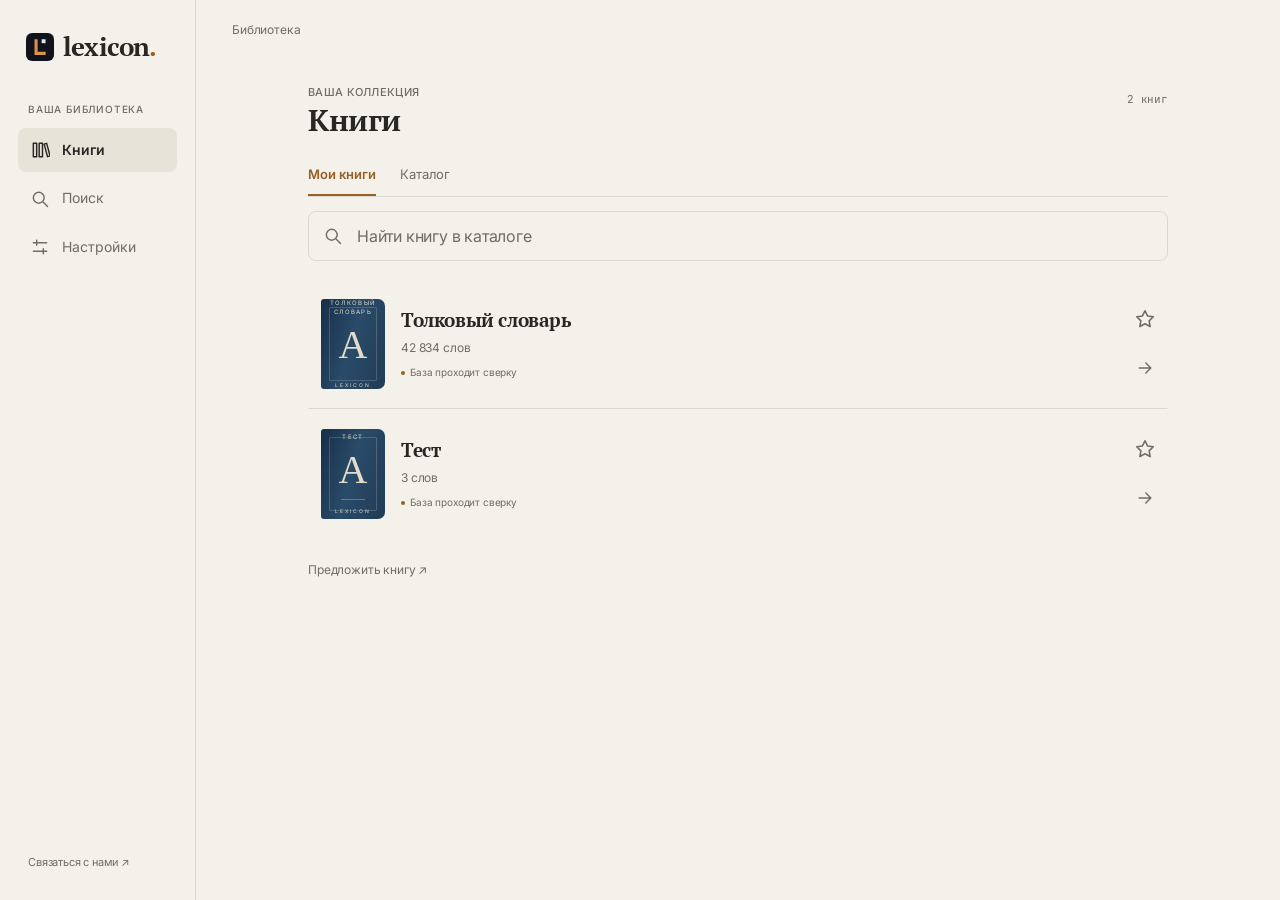
==== docs/passwordx-preview/index.html @ 5b7c58ea "Publish 0.8.40 automatic Inject background delivery without extra settings" ====
<!doctype html><html lang="ru"><head><meta charset="utf-8"><meta name="viewport" content="width=device-width,initial-scale=1,viewport-fit=cover"><meta name="theme-color" content="#F4F1EB"><meta name="apple-mobile-web-app-capable" content="yes"><meta name="apple-mobile-web-app-title" content="Lexicon"><title>Lexicon — Книги</title><link rel="icon" href="./icon.svg" type="image/svg+xml"><link rel="manifest" href="./manifest.webmanifest"><script src="./theme.js?v=f9f860963660"></script><link rel="stylesheet" href="./style.css?v=52057e55e92a"><link rel="stylesheet" href="./interface.css?v=414af100d90e"><link rel="stylesheet" href="./settings-native.css?v=e4971c1a5f90"><link rel="stylesheet" href="./books-native.css?v=4eb20f7e1304"><link rel="stylesheet" href="./refinement.css?v=756bb39189e9"><link rel="stylesheet" href="./interaction-fixes.css?v=b9c2fc6b5f91"><link rel="stylesheet" href="./precision-dense.css?v=81cc533b949a"><link rel="stylesheet" href="./reference-refinement.css?v=f071595daab6"><script src="./search-engine.js?v=366225dc697b" defer></script><script src="./result-format.js?v=13d0c0588a2f" defer></script><script src="./portable-config.js?v=1f178caede69" defer></script><script src="./result-relay.js?v=d01da0a3f9b4" defer></script><script src="./result-notifications.js?v=2c121aa91ba5" defer></script><script src="./api-connections.js?v=63fc7ffe87bb" defer></script><script src="./speech.js?v=c58177bd1b03" defer></script><script src="./remote-integrations.js?v=47e03499d9d1" defer></script><script src="./portable.js?v=d06316d5f379" defer></script><script src="./app.js?v=843de7e6bab0" defer></script><script src="./keyboard.js?v=d89eaf721192" defer></script><link rel="apple-touch-icon" href="./apple-touch-icon.png"></head><body>
<svg class="icon-defs" xmlns="http://www.w3.org/2000/svg"><defs><symbol id="i-books" viewBox="0 0 24 24"><path d="M4 4h4v16H4zM11 4h4v16h-4zM17 5l3-1 4 15-3 1z"/></symbol><symbol id="i-history" viewBox="0 0 24 24"><path d="M3 11a9 9 0 1 1 2 7M3 4v7h7m2-5v6l4 2"/></symbol><symbol id="i-settings" viewBox="0 0 24 24"><path d="M4 7h16M4 17h16M8 4v6m8 4v6"/></symbol><symbol id="i-search" viewBox="0 0 24 24"><circle cx="10.5" cy="10.5" r="6.5"/><path d="m16 16 5 5"/></symbol><symbol id="i-star" viewBox="0 0 24 24"><path d="m12 3 2.8 5.7 6.2.9-4.5 4.4 1.1 6.2-5.6-3-5.6 3 1.1-6.2L3 9.6l6.2-.9Z"/></symbol><symbol id="i-arrow" viewBox="0 0 24 24"><path d="M5 12h14m-6-6 6 6-6 6"/></symbol><symbol id="i-copy" viewBox="0 0 24 24"><rect x="8" y="8" width="12" height="12" rx="2"/><path d="M15 8V4H4v11h4"/></symbol></defs></svg>
<aside class="sidebar"><a class="brand" href="./" aria-label="Lexicon"><img src="./icon.svg" alt="" width="38" height="38"><span>lexicon<span class="brand-dot">.</span></span></a><span class="sidebar-label" data-i18n="workspace">ВАША БИБЛИОТЕКА</span><nav aria-label="Разделы"><button class="active" data-view="books"><svg><use href="#i-books"/></svg><span data-i18n="books">Книги</span></button><button data-view="search"><svg><use href="#i-search"/></svg><span data-i18n="search">Поиск</span></button><button data-view="settings"><svg><use href="#i-settings"/></svg><span data-i18n="settings">Настройки</span></button></nav><div class="sidebar-bottom"><a href="mailto:vlad.titov.ing@gmail.com" data-i18n="contactShort">Связаться с нами ↗</a></div></aside>
<div class="workspace"><header><span id="breadcrumb" data-i18n="library">Библиотека</span><div class="header-actions"><span class="brand-mobile">lexicon<span class="brand-dot">.</span></span></div></header><main>
<section id="books-view" class="view"><div class="page-heading"><div><span class="eyebrow" data-i18n="collection">ВАША КОЛЛЕКЦИЯ</span><h1 data-i18n="books">Книги</h1></div><span class="count-badge" id="book-count">—</span></div><div id="library-tabs" class="library-tabs" role="tablist" aria-label="Библиотека"><button id="library-tab-mine" type="button" role="tab" data-library-tab="mine" aria-controls="favorites-section catalog-list" aria-selected="true" data-i18n="myBooks">Мои книги</button><button id="library-tab-catalog" type="button" role="tab" data-library-tab="catalog" aria-controls="favorites-section catalog-list" aria-selected="false" tabindex="-1" data-i18n="libraryCatalog">Каталог</button></div><div id="library-search" class="search-box catalog-search"><svg><use href="#i-search"/></svg><input id="book-query" type="search" data-placeholder="findBook" placeholder="Найти книгу в каталоге" aria-label="Поиск книг" autocomplete="off" enterkeyhint="search"><button id="catalog-keyboard-done" class="keyboard-done" type="button" data-i18n="keyboardDone" hidden>Готово</button></div><div class="library-collection"><div id="favorites-section"><div class="section-line"><h2><svg><use href="#i-star"/></svg><span data-i18n="favorites">Избранное</span></h2><span class="subtle" data-i18n="quickAccess">Быстрый доступ</span></div><div id="favorites-list" class="favorite-grid"></div></div><div class="section-line catalog-title"><h2 data-i18n="catalog">Каталог книг</h2><span id="catalog-count" class="subtle"></span></div><div id="catalog-list" class="book-grid"></div></div><div id="catalog-error" class="error" role="alert" hidden></div><div class="catalog-footer"><a class="text-link" href="mailto:vlad.titov.ing@gmail.com" data-i18n="suggestBook">Предложить книгу ↗</a></div></section>
<section id="search-view" class="view" hidden><div class="search-topbar"><button id="back-books" class="back-button"><span>←</span><span data-i18n="allBooks">Все книги</span></button><button id="search-history" class="search-history-button" type="button" aria-label="История поиска" title="История поиска" aria-controls="inline-history"><svg><use href="#i-history"/></svg></button></div><h1 class="search-screen-title" data-i18n="search">Поиск</h1><div class="search-book-heading"><div id="selected-cover" class="mini-cover" aria-hidden="true">А<span>Я</span></div><div><select id="search-book" aria-label="Выбрать книгу"></select><span class="data-note" data-i18n="draft">База проходит сверку</span></div><button id="selected-favorite" class="star-button" aria-label="Добавить в избранное"><svg><use href="#i-star"/></svg></button></div><div class="search-mode" role="group" aria-label="Режим поиска"><button id="manual-mode" class="active" data-i18n="manualMode">По слову</button><button id="inject-mode" data-i18n="injectMode">Через Inject</button><button id="api-mode" data-i18n="apiMode">Через API</button></div><div id="inject-bar" class="inject-bar" hidden><div><strong data-i18n="injectMode">Через Inject</strong><p id="inject-status" role="status"></p><button id="inject-settings-link" class="inject-settings-link" type="button" data-i18n="injectSettings">Настроить Inject →</button></div><button id="inject-toggle" class="quiet-button" data-i18n="startReceive">Начать приём</button></div><div id="api-bar" class="inject-bar" hidden><div><strong data-i18n="apiMode">Через API</strong><select id="api-source" aria-label="Источник API"></select><p id="api-receive-status" role="status"></p><button id="api-settings-link" class="inject-settings-link" data-i18n="apiSettings">Настроить API →</button></div><button id="api-toggle" class="quiet-button" data-i18n="startReceive">Начать приём</button></div><div class="search-combobox"><div class="search-box word-search"><svg><use href="#i-search"/></svg><input id="query" type="search" role="combobox" aria-autocomplete="list" aria-controls="suggestions" aria-expanded="false" data-placeholder="wordPlaceholder" placeholder="Начните вводить слово" aria-label="Поиск слова" autocomplete="off" spellcheck="false" maxlength="512" enterkeyhint="search"><button id="keyboard-done" class="keyboard-done" type="button" data-i18n="keyboardDone" hidden>Готово</button></div><div id="suggestions" class="search-dropdown" role="listbox" aria-label="Подсказки" hidden></div></div><div class="search-meta" hidden><span data-i18n="equal">Е и Ё равнозначны при поиске</span><span id="connection" role="status"></span></div><div id="error" class="error" role="alert" hidden></div><div id="result-area" aria-live="polite"></div><div id="welcome" class="welcome"><div class="search-empty-icon" aria-hidden="true"><svg><use href="#i-search"/></svg></div><h2 data-i18n="startTyping">Поиск по словарю</h2></div><div id="inline-history" tabindex="-1"><div class="section-line"><h2 data-i18n="history">История</h2><button id="clear-history" class="quiet-button" data-i18n="clear">Очистить</button></div><div id="history-list"></div></div></section>
<section id="settings-view" class="view" hidden><div class="page-heading"><div><h1 data-i18n="settings">Настройки</h1></div></div><div id="settings-tabs" class="settings-tabs" role="tablist" aria-label="Настройки"><button type="button" id="settings-tab-general" role="tab" data-settings-tab="general" aria-controls="settings-panel-general" aria-selected="true" tabindex="0" data-i18n="settingsGeneral">Общие</button><button type="button" id="settings-tab-result" role="tab" data-settings-tab="result" aria-controls="settings-panel-result" aria-selected="false" tabindex="-1" data-i18n="settingsResultTab">Формат результата</button><button type="button" id="settings-tab-integrations" role="tab" data-settings-tab="integrations" aria-controls="settings-panel-integrations" aria-selected="false" tabindex="-1" data-i18n="settingsIntegrations">Интеграции</button></div><div id="settings-panel-general" class="settings-subpanel" role="tabpanel" aria-labelledby="settings-tab-general"><div class="panel language-panel"><label for="language" data-i18n="languageLabel">Язык</label><select id="language" aria-label="Язык"><option value="ru">Русский</option><option value="en">English</option></select></div><div class="panel appearance-panel"><label for="theme" data-i18n="themeLabel">Тема</label><select id="theme"><option value="system" data-i18n="themeSystem">Системная тема</option><option value="light" data-i18n="themeLight">Светлая тема</option><option value="dark" data-i18n="themeDark">Тёмная тема</option></select></div><div class="panel"><label class="toggle-row"><span><strong data-i18n="resultNotifications">Уведомления</strong></span><input id="result-notifications" type="checkbox" role="switch"></label><p id="result-notification-status" class="muted" role="status"></p></div><div class="panel"><label class="toggle-row"><span><strong data-i18n="keepHistory">История поиска</strong><small data-i18n="localHistory">Сохранять найденные слова на этом устройстве</small></span><input id="history-enabled" type="checkbox" role="switch"></label></div><div class="panel about"><p id="app-version">Lexicon 0.8.36</p><button id="check-updates" class="quiet-button" data-i18n="checkUpdates">Проверить обновления</button><p id="update-status" class="muted" role="status"></p><a id="download-update" class="text-link" hidden target="_blank" rel="noopener" data-i18n="downloadUpdate">Скачать обновление</a><p data-i18n="dataNote">База ещё проходит сверку. В написании слов и координатах возможны ошибки.</p><a class="developer-contact" href="mailto:vlad.titov.ing@gmail.com"><span data-i18n="contactDeveloper">Связаться с разработчиком</span><span>vlad.titov.ing@gmail.com ↗</span></a></div></div><div id="settings-panel-result" class="settings-subpanel" role="tabpanel" aria-labelledby="settings-tab-result" hidden><div class="panel"><p class="format-destination-label" data-i18n="outputDestination">Куда отправляем</p><div id="format-target" class="format-switch" role="tablist" aria-label="Формат результата"><button type="button" role="tab" id="format-copy" data-format="copy" aria-controls="format-editor" aria-selected="true" data-i18n="formatCopy">Копирование</button><button type="button" role="tab" id="format-notification" data-format="notification" aria-controls="format-editor" aria-selected="false" tabindex="-1" data-i18n="formatNotification">Уведомления</button><button type="button" role="tab" id="format-impaler" data-format="impaler" aria-controls="format-editor" aria-selected="false" tabindex="-1">Impaler</button><button type="button" role="tab" id="format-speech" data-format="speech" aria-controls="format-editor" aria-selected="false" tabindex="-1" data-i18n="formatSpeech">Озвучивание</button></div><div id="format-editor" role="tabpanel" aria-labelledby="format-copy"><div class="copy-preview"><span id="preview-caption" data-i18n="preview">Пример</span><output id="copy-preview"></output></div><h3 class="settings-section-title" data-i18n="exactMatchTitle">Состав результата</h3><div id="copy-fields" class="copy-fields"></div><label class="toggle-row speech-label-toggle"><span><span data-i18n="writtenCoordinatesLabel">Писать наименование перед значением</span><small data-i18n="writtenCoordinatesHelp">Писать слова: страница, колонка, строчка.</small></span><input id="speech-labels" type="checkbox" role="switch"></label><div id="speech-format-settings" hidden><div class="panel" id="speech-settings"><h2 data-i18n="speechTitle">Воспроизведение</h2><label class="toggle-row"><span data-i18n="speechEnable">Озвучивать результат</span><input id="speech-enabled" type="checkbox" role="switch"></label><label class="toggle-row" id="speech-headphones-row"><span data-i18n="speechHeadphonesOnly">Только в наушниках</span><input id="speech-headphones-only" type="checkbox" role="switch" checked></label><p id="speech-only-note" class="muted">Только в наушниках. Новый запрос отменяет предыдущую озвучку.</p><label for="speech-rate" data-i18n="speechRate">Скорость речи</label><div class="speech-rate-row"><input id="speech-rate" type="range" min="0.25" max="1.5" step="0.05" value="1"><output id="speech-rate-value" for="speech-rate">1×</output></div><label for="speech-repeats" data-i18n="speechRepeats">Количество воспроизведений</label><div class="speech-repeat-stepper"><button type="button" id="speech-repeat-less" aria-label="Уменьшить количество повторов">−</button><input id="speech-repeats" type="number" min="1" step="1" inputmode="numeric" value="1"><button type="button" id="speech-repeat-more" aria-label="Увеличить количество повторов">+</button></div><label for="speech-gap" data-i18n="speechGap">Пауза между повторами, секунд</label><input id="speech-gap" type="number" min="1" max="30" step="1" value="5"><div class="speech-actions"><button id="speech-test" class="quiet-button" data-i18n="speechTest">Прослушать</button><button id="speech-stop" class="quiet-button" data-i18n="speechStop">Остановить</button></div><p id="speech-status" class="muted" role="status"></p></div></div><div id="separator-settings"><label for="result-separator" class="separator-label" data-i18n="separator">Разделитель</label><input id="result-separator" type="text" maxlength="64" autocomplete="off" spellcheck="false" aria-describedby="separator-hint"><div class="separator-presets" aria-label="Разделители"><button type="button" data-separator=".">.</button><button type="button" data-separator=" · "> · </button><button type="button" data-separator=" / "> / </button><button type="button" data-separator=" — "> — </button><button type="button" data-separator=", ">, </button></div><p id="separator-hint" class="muted" data-i18n="separatorHint">Пусто — без разделителя.</p></div><details id="uncertain-settings" class="unmatched-section"><summary class="settings-section-title" data-i18n="uncertainTitle">Если слово не найдено</summary><div class="advanced-body"><label class="toggle-row"><span data-i18n="useSuggestionLabel">Использовать ближайшее слово</span><input id="uncertain-suggestion" type="checkbox" role="switch"></label><label class="toggle-row" id="uncertain-coordinates-row"><span data-i18n="suggestionCoordinatesLabel">Передавать его координаты</span><input id="uncertain-coordinates" type="checkbox" role="switch"></label><label class="toggle-row" id="uncertain-original-row"><span data-i18n="includeOriginalLabel">Добавлять исходный ввод</span><input id="uncertain-original" type="checkbox" role="switch"></label><label class="toggle-row"><span data-i18n="markUncertainLabel">Помечать неточное совпадение #</span><input id="uncertain-marker" type="checkbox" role="switch"></label></div></details><p id="unrecognized-note" class="muted" data-i18n="unrecognizedText">Если подходящего слова нет, выводится ###. Это не отключается.</p><p id="copy-warning" class="field-warning" hidden data-i18n="pickField">Выберите хотя бы одно поле.</p></div></div></div><div id="settings-panel-integrations" class="settings-subpanel" role="tabpanel" aria-labelledby="settings-tab-integrations" hidden><details id="inject-settings" class="panel inject-settings"><summary class="integration-summary">Inject</summary><div class="integration-content"><p class="muted" data-i18n="injectSetupHint">Подключите Inject, чтобы получать слова автоматически.</p><label for="inject-id" data-i18n="injectId">Integration ID</label><div class="inject-connect-row"><input id="inject-id" type="text" autocomplete="off" maxlength="120" placeholder="Integration ID"><button id="inject-check" class="connect-button" data-i18n="checkConnection">Подключить</button></div><p id="inject-config-status" class="muted" role="status"></p><p id="inject-background-status" class="muted" role="status"></p></div></details><details class="panel" id="impaler-settings"><summary class="integration-summary">Impaler</summary><div class="integration-content"><button id="relay-connect" class="connect-button" data-i18n="relayConnect">Получить ссылку</button><label class="toggle-row"><span data-i18n="relayEnable">Передавать результаты</span><input id="relay-active" type="checkbox" role="switch" disabled></label><p id="relay-status" class="muted" role="status"></p><div id="relay-watch"><label for="relay-read-url" data-i18n="relayLink">Ссылка для Impaler</label><input id="relay-read-url" type="url" readonly autocomplete="off" spellcheck="false" data-placeholder="relayPlaceholder" placeholder="Появится после подключения"><button id="relay-copy-url" disabled class="quiet-button" data-i18n="relayCopy">Скопировать ссылку</button><p class="muted" data-i18n="relayWatchHint">Вставьте ссылку в Custom URL в Impaler. Для выбора данных попробуйте поле text.</p></div></div></details><details class="panel" id="passwordx-settings"><summary class="integration-summary">MyPasSwordX</summary><div class="integration-content"><label class="toggle-row"><span data-i18n="relayEnable">Передавать результаты</span><input id="passwordx-active" type="checkbox" role="switch" disabled></label><button id="passwordx-connect" class="connect-button" data-i18n="relayConnect">Получить ссылку</button><label for="passwordx-url">URL</label><input id="passwordx-url" type="url" readonly autocomplete="off"><button id="passwordx-copy" class="quiet-button" data-i18n="relayCopy" disabled>Скопировать ссылку</button><p class="muted" data-i18n="passwordxHelp">Custom API: URL выше, поле value. Формат: 127 / 2 / 7 → 127207. При неточном совпадении код не передаётся.</p><p id="passwordx-status" class="muted" role="status"></p></div></details><details class="panel api-panel" id="api-settings"><summary class="api-summary" data-i18n="apiSettingsTitle">Настройки API</summary><div class="api-details-content"><div class="api-heading"><div><h2 data-i18n="apiTitle">API приложения</h2></div><label class="api-switch"><span class="sr-only" data-i18n="apiUse">Использовать API</span><input id="own-api-enabled" type="checkbox" role="switch" disabled></label></div><p class="muted" data-i18n="apiOwnHint">POST передаёт слово в приложение, GET получает последний результат.</p><button id="own-api-connect" class="connect-button" data-i18n="apiCreate">Получить API</button><div id="own-api-config" hidden><label for="own-api-name" data-i18n="apiName">Название</label><input id="own-api-name" maxlength="48" value="API Lexicon"><div class="method-switch" role="group" aria-label="Метод API"><button type="button" data-own-method="GET" aria-pressed="true">GET</button><button type="button" data-own-method="POST" aria-pressed="false">POST</button></div><label for="own-api-url">URL</label><input id="own-api-url" type="url" readonly autocomplete="off"><div id="own-api-secret" hidden><label for="own-api-key" data-i18n="apiWriteKey">Ключ записи (Bearer)</label><input id="own-api-key" type="password" readonly autocomplete="off"><button id="own-api-copy-key" class="quiet-button" data-i18n="apiCopyKey">Скопировать ключ</button><pre class="api-example">{"value":"ПАПА"}</pre></div><p id="own-api-method-note" class="muted"></p><div class="api-actions"><button id="own-api-copy-url" class="quiet-button" data-i18n="apiCopyUrl">Скопировать URL</button><button id="own-api-test" class="quiet-button" data-i18n="apiTest">Проверить API</button><button id="own-api-format" class="quiet-button" data-i18n="apiFormat">Формат результата</button></div></div><p id="own-api-status" class="muted" role="status"></p><div class="api-section-heading"><h3 data-i18n="apiExternal">Подключения к другим API</h3><button id="api-add" class="quiet-button" data-i18n="apiAdd">＋ Добавить</button></div><div id="custom-api-list"></div><p class="muted" data-i18n="apiForeground">Приём слов работает на открытом экране поиска в режиме «Через API».</p></div></details></div></section></main></div><div id="toast" role="status" aria-live="polite" aria-atomic="true" hidden></div></body></html>
---- docs/passwordx-preview/style.css ----
*{box-sizing:border-box}html{color-scheme:light}body{margin:0;background:#f5f5f4;color:#292d33;font:15px -apple-system,BlinkMacSystemFont,'Segoe UI',Arial,sans-serif;line-height:1.5}button,input,select{font:inherit}button,a,input,select{-webkit-tap-highlight-color:transparent}button,select{cursor:pointer}button{color:inherit}button:focus-visible,a:focus-visible,input:focus-visible,select:focus-visible{outline:3px solid #696f77;outline-offset:4px}[hidden]{display:none!important}a{color:inherit;text-decoration:none}button{border:0;background:none}svg{width:22px;height:22px;fill:none;stroke:currentColor;stroke-width:1.6;stroke-linecap:round;stroke-linejoin:round;flex-shrink:0}.icon-defs{position:absolute;width:0;height:0;overflow:hidden}.sidebar{width:228px;position:fixed;inset:0 auto 0 0;background:#ffffff;border-right:1px solid #e3e3e4;padding:34px 22px;display:flex;flex-direction:column;z-index:20}.brand{display:flex;align-items:center;gap:9px;padding:0 10px;font-size:29px;font-weight:650;letter-spacing:-1.7px}.brand img{width:35px;height:35px}.brand-dot{color:#62666c}.sidebar-label{font-size:9px;letter-spacing:1.8px;color:#a1a3a5;margin:61px 16px 17px;font-weight:650}nav{display:flex;flex-direction:column;gap:7px}nav button{display:flex;align-items:center;gap:14px;text-align:left;padding:14px 17px;border-radius:11px;font-size:14px;color:#7f8081}nav button.active{background:#e9eaeb;color:#41454a;font-weight:600}nav button:hover{background:#eeeeef}nav button.active svg{stroke-width:1.9}.sidebar-bottom{margin-top:auto;padding:28px 14px 0;color:#9e9fa0}.sidebar-bottom p{font-size:11px;line-height:1.7;margin:15px 0 20px}.sidebar-bottom a{font-size:11px;color:#6e7074}.edition{font:italic 31px Georgia,serif;color:#67696c;display:flex;gap:8px;align-items:baseline}.edition span{font:8px Arial,sans-serif;letter-spacing:2px;color:#9fa0a2}.workspace{margin-left:228px;min-height:100dvh}header{height:88px;border-bottom:1px solid #e3e3e4;padding:0 54px;display:flex;justify-content:space-between;align-items:center;font-size:12px;color:#8c8d8f}.header-actions{display:flex;align-items:center;gap:18px}#language{border:0;background:transparent;color:#585a5d;padding:8px;font-size:12px}.brand-mobile{display:none}main{max-width:1210px;padding:46px 54px 30px;margin:0 auto;min-height:calc(100dvh - 170px)}.page-heading{display:flex;justify-content:space-between;align-items:center;gap:20px;margin-bottom:37px}.eyebrow{font-size:9px;letter-spacing:2px;color:#898b8e;font-weight:650}h1{font-size:43px;font-weight:500;line-height:1.2;letter-spacing:-1.6px;margin:9px 0 10px}h2{font-size:18px;font-weight:550;letter-spacing:-.4px;margin:0}.page-heading p{color:#8d8e90;font-size:13px;margin:0}.count-badge{border:1px solid #dfe0e1;border-radius:30px;padding:8px 16px;font-size:11px;color:#838587;white-space:nowrap}.section-line{display:flex;align-items:center;justify-content:space-between;gap:12px;margin-bottom:18px}.section-line h2{display:flex;gap:10px;align-items:center;font-size:17px}.section-line h2 svg{width:17px;height:17px;color:#84878a}.subtle{font-size:11px;color:#a2a3a4}.favorite-grid{display:grid;grid-template-columns:repeat(2,minmax(0,1fr));gap:18px}.favorite-card{position:relative;background:#e7e8e9;border:1px solid #dcdddf;border-radius:16px;padding:23px;display:flex;gap:22px;align-items:center;min-height:173px;transition:transform .18s,border-color .18s}.favorite-card:hover{border-color:#a7aaae;transform:translateY(-2px)}.favorite-info{min-width:0;padding-right:20px}.favorite-info .kicker{color:#8b8d91;font-size:9px;letter-spacing:1.6px}.favorite-info h3{font-size:19px;font-weight:550;letter-spacing:-.5px;line-height:1.3;margin:8px 0}.favorite-info p{font-size:11px;color:#85878a;margin:0 0 15px}.favorite-info .open-book{padding:0;font-size:12px;display:flex;align-items:center;gap:12px;color:#4b4e53;font-weight:600}.favorite-info .open-book svg{width:15px}.star-button{display:flex;align-items:center;justify-content:center;color:#96989b;border:1px solid #d6d8da;background:#f4f5f680;width:34px;height:34px;border-radius:50%;flex-shrink:0}.star-button svg{width:16px;height:16px}.star-button[aria-pressed=true]{color:#5f646c}.star-button[aria-pressed=true] svg{fill:#82878f;stroke:#687c93}.favorite-card>.star-button{position:absolute;right:15px;top:15px;border:0;background:none}.cover{width:93px;height:123px;border-radius:3px 7px 7px 3px;position:relative;background:linear-gradient(105deg,#172e48 0%,#294b69 48%,#203b55 100%);color:#e3dcca;box-shadow:2px 6px 10px #14273526,inset 4px 0 0 #ffffff15,inset 7px 0 1px #0c223233;flex-shrink:0;overflow:hidden;display:flex;flex-direction:column;align-items:center;justify-content:center;isolation:isolate}.cover:before{content:'';position:absolute;inset:8px;border:1px solid #bdbec042;border-radius:1px;z-index:-1}.cover:after{content:'';position:absolute;inset:0;background:repeating-linear-gradient(0deg,transparent,transparent 2px,#ffffff03 3px);pointer-events:none}.cover-label{font-size:6px;letter-spacing:1.3px;text-align:center;padding:0 12px;text-transform:uppercase}.cover-letter{font:50px Georgia,serif;line-height:1.2;margin:5px 0}.cover-rule{width:24px;height:1px;background:#b5b7ba70}.cover-bottom{font-size:5px;letter-spacing:2px;margin-top:8px}.favorite-empty{border:1px dashed #d3d4d6;border-radius:14px;padding:26px;color:#949699;font-size:13px;grid-column:1/-1}.catalog-title{margin-top:40px}.search-box{display:flex;align-items:center;gap:12px;background:#ffffff;border:1px solid #dedfe0;border-radius:11px;padding:14px 17px}.search-box svg{width:19px;height:19px;color:#97999c}.search-box input{border:0;outline:0!important;min-width:0;flex:1;background:transparent;color:#333436;font-size:13px}.search-box input::placeholder{color:#a4a5a7}.search-box:focus-within{border-color:#8d9197;box-shadow:0 0 0 3px #8d919710}.catalog-search{max-width:100%;margin-bottom:24px}.book-grid{display:grid;grid-template-columns:repeat(3,minmax(0,1fr));gap:22px}.book-card{background:#ffffff;border:1px solid #dfe0e2;border-radius:15px;overflow:hidden;transition:transform .18s,box-shadow .18s}.book-card:hover{transform:translateY(-3px);box-shadow:0 8px 25px #393b3e08}.book-art{position:relative;background:#edece6;min-height:225px;display:flex;align-items:center;justify-content:center;background-image:radial-gradient(ellipse at 50% 80%,#ced0d280,transparent 70%)}.book-art .cover{width:119px;height:163px;transform:rotate(-6deg);box-shadow:8px 13px 17px #2f313326}.book-art .cover-letter{font-size:67px}.book-art .cover-label{font-size:8px}.book-art>.star-button{position:absolute;right:14px;top:14px;background:#f8f9fa;border:0}.book-info{padding:19px 20px}.book-info .category{color:#8b8e91;font-size:9px;text-transform:uppercase;letter-spacing:1.3px}.book-info h3{font-size:18px;letter-spacing:-.4px;font-weight:550;line-height:1.35;margin:7px 0}.book-meta{color:#97999b;font-size:11px;margin:0}.card-bottom{display:flex;align-items:center;justify-content:space-between;margin-top:21px;padding-top:14px;border-top:1px solid #ececed}.data-note{color:#a79269;font-size:9px;display:inline-flex;align-items:center;gap:5px}.data-note:before{content:'';width:4px;height:4px;border-radius:50%;background:#baab87}.card-bottom .open-book{border-radius:50%;background:#ebecee;padding:8px;display:flex;color:#61656b}.card-bottom .open-book svg{width:16px;height:16px}.catalog-footer{display:flex;align-items:center;gap:16px;margin-top:42px;border-top:1px solid #dfe0e1;padding-top:26px}.footer-monogram{font:italic 32px Georgia,serif;color:#828488}.catalog-footer strong{font-size:12px;font-weight:500}.catalog-footer p{font-size:11px;color:#9a9b9d;margin:3px 0}.text-link{margin-left:auto;font-size:11px;color:#65696f;white-space:nowrap}.workspace-footer{padding:22px 54px;max-width:1210px;margin:auto;display:flex;justify-content:space-between;color:#b1b2b4;font-size:9px}.workspace-footer>span:first-child{letter-spacing:3px}.back-button{display:inline-flex;align-items:center;gap:10px;color:#8a8c8f;padding:0;margin-bottom:32px;font-size:12px}.back-button>span:first-child{font-size:19px}.search-book-heading{display:flex;gap:24px;align-items:center;margin-bottom:30px}.search-book-heading h1{font-size:33px;margin:7px 0 10px}.search-book-heading>.star-button{margin-left:auto}.mini-cover{background:#213f5b;width:62px;height:83px;color:#e3dfcd;border-radius:3px 7px 7px 3px;font:30px Georgia,serif;display:flex;align-items:center;justify-content:center;gap:5px;box-shadow:2px 5px 8px #102d4218;flex-shrink:0}.mini-cover span{font-size:18px;margin-top:23px}.word-search{padding:19px 22px;border-radius:13px}.word-search input{font-size:19px}.word-search svg{width:22px;height:22px}kbd{border:1px solid #e1e2e3;border-radius:5px;font-size:11px;color:#9d9fa2;padding:1px 6px}.search-meta{display:flex;justify-content:space-between;gap:10px;font-size:10px;color:#a1a3a5;margin:11px 2px 22px}.suggestions{display:flex;flex-wrap:wrap;gap:8px;margin-bottom:20px}.suggestions:empty{margin:0}.chip{font-size:12px;border:1px solid #dadcde;color:#676b71;padding:8px 13px;border-radius:8px;background:#f8f8f8}.chip:hover{background:#e3e5e7;border-color:#b3b6bb}.welcome{text-align:center;margin:75px auto;max-width:370px}.letter-orbit{display:flex;align-items:center;justify-content:center;margin-bottom:28px}.letter-orbit span{font:28px Georgia,serif;border:1px solid #d8dadc;width:58px;height:70px;border-radius:9px;display:grid;place-items:center;color:#9b9ea2;background:#f7f7f8;transform:rotate(-12deg);margin-right:-12px}.letter-orbit span:nth-child(2){transform:rotate(0);background:#e5e7e9;color:#6a6f75;z-index:1}.letter-orbit span:nth-child(3){transform:rotate(12deg)}.welcome h2{font-size:18px;color:#65686d;font-weight:450}.welcome p{font-size:12px;color:#a0a3a5;line-height:1.8}.result{border:1px solid #d9dbdd;border-radius:17px;padding:30px;background:#fcfcfd;margin-bottom:16px;box-shadow:0 6px 25px #454a5004}.result .result-label{font-size:9px;letter-spacing:1.5px;color:#989a9e}.result h2{font-size:32px;letter-spacing:-.8px;font-weight:550;margin:10px 0 4px;overflow-wrap:anywhere}.result .dict{font-size:11px;color:#9b9da0}.location{display:grid;grid-template-columns:repeat(3,1fr);gap:15px;margin:30px 0}.location>div+div{border-left:1px solid #e7e8ea;padding-left:25px}.location dt{font-size:11px;color:#94979b}.location dd{font-size:42px;line-height:1.2;font-weight:450;color:#44484d;letter-spacing:-1.5px;margin:7px 0 0}.result-footer{display:flex;gap:10px;flex-wrap:wrap}.copy-button,.share-button{display:flex;align-items:center;justify-content:center;gap:10px;font-size:12px;padding:12px 19px;border-radius:9px}.copy-button{background:#4b4f54;color:#fff}.copy-button svg{width:16px;height:16px}.share-button{border:1px solid #dee0e2;color:#8b8e92}.empty{text-align:center;padding:30px;color:#95979a;font-size:13px}.empty strong{display:block;color:#6b6f74}.error{background:#fff1ea;border:1px solid #e5c3b3;color:#a36646;font-size:13px;padding:18px;border-radius:12px}.quiet-button{font-size:12px;color:#888b8f;padding:10px}.history-item{display:flex;width:100%;align-items:center;gap:15px;padding:20px;background:#fcfcfd;border:1px solid #dddee0;border-radius:12px;margin-top:10px;text-align:left}.history-item strong{font-size:15px;font-weight:550}.history-details{display:flex;flex-direction:column;gap:5px;flex:1}.history-details small{font-size:11px;color:#979a9e}.history-item>svg{color:#a1a3a7;width:18px}.history-icon{display:grid;place-items:center;background:#eaebed;border-radius:9px;width:40px;height:44px;color:#878b90}.history-icon svg{width:19px}.settings-grid{display:grid;grid-template-columns:1.05fr 1fr;gap:23px;align-items:start}.panel{background:#fcfcfd;border:1px solid #dddee0;border-radius:15px;padding:26px}.panel-heading{display:flex;gap:10px;align-items:center}.panel-heading svg{width:19px;color:#898d92}.panel h2{font-size:17px}.muted{font-size:12px;color:#989b9f}.copy-fields{display:grid;grid-template-columns:1fr 1fr;gap:10px;margin-top:24px}.copy-option{display:flex;align-items:center;justify-content:space-between;border:1px solid #dddee0;border-radius:9px;padding:14px;color:#797c80;font-size:12px}.copy-option:has(input:checked){background:#ebecee;border-color:#b2b6bc;color:#4e535a}.copy-option input{accent-color:#616871;width:16px;height:16px}.copy-preview{margin-top:24px;padding:17px;background:#f0f1f2;border-radius:10px}.copy-preview>span{font-size:8px;color:#979a9f;letter-spacing:1.5px}.copy-preview output{display:block;font-size:12px;color:#696e74;margin-top:9px;line-height:1.8;overflow-wrap:anywhere}.field-warning{font-size:11px;color:#b37c40}.toggle-row{display:flex;justify-content:space-between;gap:20px;align-items:center}.toggle-row+.toggle-row{padding-top:22px;margin-top:22px;border-top:1px solid #eaebed}.toggle-row strong{font-size:13px;font-weight:500}.toggle-row small{display:block;color:#9c9ea1;font-size:11px;margin-top:6px}.toggle-row input{appearance:none;width:34px;height:20px;border-radius:20px;background:#d8dadd;position:relative;flex-shrink:0;transition:background .15s;cursor:pointer}.toggle-row input:before{content:'';position:absolute;left:3px;top:3px;width:14px;height:14px;border-radius:50%;background:white;box-shadow:0 1px 3px #0001;transition:left .15s}.toggle-row input:checked{background:#6c737d}.toggle-row input:checked:before{left:17px}.browser-note{font-size:10px;color:#a7a9ac;margin-top:22px;line-height:1.7}.about{margin-top:22px}.about p{font-size:12px;color:#989a9e;line-height:1.8}.about a{font-size:11px;color:#70757b}.manual-copy{width:100%;min-height:90px;border:1px solid #c8cbcf;background:#f1f2f3;color:#5f646a;padding:15px;border-radius:10px;margin-top:15px}#toast{position:fixed;bottom:28px;left:calc(50% + 114px);transform:translateX(-50%);background:#383b3f;color:#f3f4f6;padding:13px 22px;border-radius:11px;box-shadow:0 5px 20px #2d303425;z-index:50;font-size:12px;max-width:85vw;text-align:center}
@media(min-width:1500px){main{padding-top:58px}.book-grid{grid-template-columns:repeat(3,minmax(0,1fr))}}@media(max-width:1100px){.sidebar{width:190px;padding-left:16px;padding-right:16px}.workspace{margin-left:190px}header{padding:0 32px}main{padding:37px 32px}.favorite-grid{grid-template-columns:1fr}.book-grid{grid-template-columns:repeat(2,minmax(0,1fr))}.favorite-card{max-width:none}.settings-grid{grid-template-columns:1fr}.settings-right{display:grid;grid-template-columns:1fr 1fr;gap:20px}.settings-right .about{margin-top:0}.workspace-footer{padding:22px 32px}#toast{left:calc(50% + 95px)}}
@media(max-width:700px){.sidebar{width:auto;position:static;padding:0;border:0;background:transparent}.sidebar>.brand,.sidebar-label,.sidebar-bottom{display:none}.workspace{margin-left:0}header{height:72px;padding:0 23px;border-bottom:1px solid #e2e3e5}#breadcrumb{display:none}.header-actions{width:100%;flex-direction:row-reverse;justify-content:space-between}.brand-mobile{display:block;font-size:26px;letter-spacing:-1.5px;font-weight:650;color:#424448}#language{font-size:11px}main{padding:30px 23px 120px;min-height:calc(100dvh - 72px)}h1{font-size:36px;margin:8px 0 10px}.page-heading{gap:10px;margin-bottom:30px;align-items:flex-start}.page-heading p{font-size:12px;max-width:245px;line-height:1.7}.count-badge{font-size:9px;padding:5px 9px;margin-top:30px}.eyebrow{font-size:8px;letter-spacing:1.6px}.section-line h2{font-size:16px}.subtle{font-size:10px}.favorite-card{padding:20px;gap:19px;min-height:159px}.favorite-info h3{font-size:19px;max-width:200px}.favorite-info .kicker{font-size:8px}.favorite-card .cover{width:78px;height:110px}.favorite-card .cover-letter{font-size:44px}.favorite-info p{font-size:10px;margin-bottom:12px}.favorite-info .open-book{font-size:11px}.catalog-title{margin-top:30px}.catalog-search{margin-bottom:18px}.book-grid{grid-template-columns:1fr;gap:15px}.book-card{display:grid;grid-template-columns:123px minmax(0,1fr);border-radius:13px}.book-art{min-height:178px}.book-art .cover{width:76px;height:108px;transform:rotate(-5deg)}.book-art .cover-letter{font-size:43px}.book-art .cover-label{font-size:5px}.book-art>.star-button{right:6px;top:7px;width:26px;height:26px}.book-art>.star-button svg{width:13px}.book-info{padding:18px 15px;display:flex;flex-direction:column;justify-content:center}.book-info .category{font-size:8px}.book-info h3{font-size:17px;margin-top:8px}.book-meta{font-size:9px}.card-bottom{margin-top:16px;padding-top:12px}.card-bottom .data-note{font-size:8px}.card-bottom .open-book{padding:6px}.catalog-footer{margin-top:28px;padding-top:22px;gap:12px;flex-wrap:wrap}.footer-monogram{font-size:28px}.catalog-footer strong{font-size:11px}.catalog-footer p{font-size:10px}.text-link{font-size:10px;flex-basis:100%;padding-left:34px;margin-top:-4px}.workspace-footer{display:none}nav{position:fixed;bottom:max(14px,env(safe-area-inset-bottom));left:18px;right:18px;background:#fcfcfdef;backdrop-filter:blur(18px);border:1px solid #dcdee0;border-radius:17px;box-shadow:0 8px 32px #363a3f14;display:flex;flex-direction:row;gap:5px;padding:7px;z-index:30}nav button{justify-content:center;flex:1;min-width:0;padding:10px 8px;font-size:10px;gap:6px;flex-direction:column;border-radius:11px}nav button svg{width:20px;height:20px}nav button.active{background:#e5e6e8}.back-button{margin-bottom:25px;font-size:11px}.search-book-heading{gap:16px;margin-bottom:27px}.search-book-heading h1{font-size:25px;letter-spacing:-.8px;line-height:1.2}.mini-cover{width:49px;height:68px;font-size:25px}.mini-cover span{font-size:15px}.search-book-heading .star-button{width:30px;height:30px}.word-search{padding:16px}.word-search input{font-size:16px}kbd{display:none}.search-meta{font-size:9px}.welcome{margin-top:65px}.welcome h2{font-size:17px}.welcome p{font-size:12px}.result{padding:24px 20px}.result h2{font-size:29px}.location{gap:10px;margin:28px 0}.location>div+div{padding-left:14px}.location dd{font-size:37px}.location dt{font-size:10px}.copy-button,.share-button{font-size:11px;padding:11px 15px}.result-footer{gap:8px}.settings-grid,.settings-right{display:block}.panel{padding:22px}.settings-right>.panel{margin-top:19px}.copy-fields{gap:8px}.copy-option{padding:13px;font-size:11px}.history-item{padding:17px 15px}.history-item strong{font-size:14px}.history-details small{font-size:10px}#toast{left:50%;bottom:110px}.section-line{margin-bottom:15px}}
@media(prefers-reduced-motion:reduce){*{transition:none!important;scroll-behavior:auto!important}}

.book-title{padding:0;text-align:left;font:inherit;letter-spacing:inherit;line-height:inherit}.cover-button{padding:0;display:block}.copy-button:disabled,.share-button:disabled{opacity:.45;cursor:not-allowed}
/* Keep secondary text readable on the light paper surface. */
.page-heading p,.muted,.favorite-info p,.book-meta,.catalog-footer p,.history-details small,.toggle-row small,.browser-note,.about p,.search-meta,.result .dict{color:#6d7073}.subtle,.count-badge,.sidebar-label,header,.sidebar-bottom p{color:#737578}.eyebrow,.book-info .category,.favorite-info .kicker,.copy-preview>span,.result-label{color:#6c6f74}.location dt,.copy-option,.share-button{color:#64686e}.data-note{color:#8f7549}.search-box input::placeholder{color:#7b7e81}.copy-option:has(input:checked){color:#464b51}.book-meta{font-size:11px}@media(max-width:700px){.book-meta{font-size:10px}.favorite-info .kicker{font-size:8px}.book-info .category{font-size:8px}}

.star-button{width:46px;height:46px}.star-button svg{width:23px;height:23px}.book-art>.star-button{width:46px;height:46px}.favorite-card>.star-button{right:10px;top:10px}.favorite-info{padding-right:28px}.search-book-heading>.star-button{width:46px;height:46px}.language-panel{display:flex;align-items:center;justify-content:space-between;gap:14px}.language-panel label{font-size:13px}.settings-right{display:flex;flex-direction:column;gap:20px}.settings-right>.panel{margin-top:0}.inject-settings label{display:block;font-size:12px;color:#696b6f;margin-bottom:8px}.inject-settings input{border:1px solid #cccfd2;background:#f1f2f4;border-radius:8px;padding:12px;width:100%;min-width:0;color:#404348}.inject-settings .quiet-button{padding-left:0}.search-mode{display:flex;gap:5px;background:#e6e8ea;border-radius:10px;padding:4px;width:max-content;margin-bottom:17px}.search-mode button{padding:9px 20px;font-size:12px;border-radius:7px;color:#787b7f}.search-mode button.active{background:#fff;color:#494d52;box-shadow:0 1px 4px #34373a12}.inject-bar{display:flex;align-items:center;justify-content:space-between;gap:15px;border:1px solid #d6d9dc;background:#ebedef;border-radius:12px;padding:16px 20px;margin-bottom:16px}.inject-bar strong{font-size:13px}.inject-bar p{font-size:11px;color:#75787d;margin:6px 0 0}#inline-history{margin-top:45px;border-top:1px solid #dedfe1;padding-top:24px}#inline-history .history-item{padding:13px 16px}#inline-history .history-item strong{font-size:13px}#inline-history .history-icon{height:33px;width:33px}#inline-history .empty{padding:10px;font-size:12px}.header-actions{margin-left:auto}.copy-button:disabled{cursor:not-allowed}@media(max-width:700px){.star-button,.book-art>.star-button,.search-book-heading>.star-button{width:44px;height:44px}.star-button svg,.book-art>.star-button svg{width:22px;height:22px}.book-art>.star-button{right:4px;top:4px;background:#f8f9faed}.favorite-card .favorite-info{padding-right:16px}.favorite-card>.star-button{right:5px;top:5px}.favorite-info h3{font-size:17px}.header-actions{justify-content:flex-start}.settings-right>.panel{margin-top:0}.settings-right{display:flex;margin-top:19px}.language-panel{display:flex}.search-mode{width:100%}.search-mode button{flex:1;padding:10px 14px}.inject-bar{padding:14px;gap:8px}#language{font-size:12px;max-width:140px}.book-art .cover{margin-top:16px}}

@media(max-width:700px){.header-actions{flex-direction:row;justify-content:flex-start}}

.inject-instructions{padding-left:19px;font-size:12px;color:#66696d;line-height:1.9;margin:15px 0}

.search-combobox{position:relative;z-index:15}.search-combobox .word-search{margin-bottom:0}.search-dropdown{position:absolute;top:calc(100% + 5px);left:0;right:0;background:#fcfcfd;border:1px solid #d4d6d9;border-radius:14px;box-shadow:0 14px 35px #30323526;max-height:min(360px,45dvh);overflow:auto;padding:6px;overscroll-behavior:contain}.search-option{display:flex;align-items:center;gap:12px;text-align:left;width:100%;min-height:48px;border-radius:8px;padding:11px 13px;color:#37393d;font-size:15px}.search-option svg{width:17px;height:17px;flex-shrink:0;color:#808388}.search-option:hover,.search-option[aria-selected="true"]{background:#e7e9eb}.option-word{overflow-wrap:anywhere}.option-note{margin-left:auto;font-size:10px;color:#76797d;text-align:right}.search-meta{margin-top:12px}@media(max-width:700px){.search-option{font-size:14px;padding:10px;gap:9px}.option-note{max-width:85px;font-size:9px}}

@media(max-width:700px){.search-dropdown{max-height:min(320px,35dvh)}}

/* Layout boundaries: controls and long status text must stay inside their panel. */
.settings-grid>* , .settings-right, .panel, .search-book-heading>div, .inject-bar>div{min-width:0}.search-book-heading>div:not(.mini-cover){flex:1}.search-book-heading h1,.inject-bar p,.inject-settings p,.result h2{overflow-wrap:anywhere}.inject-connect-row{display:flex;gap:10px;align-items:stretch;margin-top:8px}.inject-connect-row input{flex:1;min-width:0;width:0}.connect-button{background:#e4e6e8;color:#42464c;border:1px solid #d2d5d7;border-radius:9px;padding:11px 15px;white-space:nowrap;flex-shrink:0}.connect-button:disabled{opacity:.65}.inject-settings h2{margin:0 0 10px}.inject-settings>p{font-size:12px;line-height:1.65;margin:0 0 20px}.inject-settings #inject-config-status{margin:12px 0 0}.inject-settings #inject-config-status:empty{display:none}.inject-settings-link{display:block;padding:5px 0 0;font-size:11px;text-align:left;color:#52575e;text-decoration:underline;text-underline-offset:3px}.inject-bar .quiet-button{flex-shrink:0}.search-history-button{display:flex;align-items:center;justify-content:center;width:40px;height:40px;margin:-8px -7px -8px 0;flex-shrink:0;border-radius:8px;color:#6c6f74}.search-history-button:hover{background:#e7e9eb}.search-history-button svg{width:21px;height:21px}.search-meta{flex-wrap:wrap;gap:5px 14px}.location{grid-template-columns:repeat(3,minmax(0,1fr))}.location>div{min-width:0}.result-footer{flex-wrap:wrap}.search-dropdown{position:static;margin-top:6px;max-height:300px;box-shadow:0 8px 20px #30323510}.search-combobox{z-index:auto}#inline-history{scroll-margin-top:24px;scroll-margin-bottom:120px}nav button{min-width:0}@media(max-width:700px){.search-dropdown{max-height:min(300px,35dvh)}.inject-connect-row{flex-direction:column;gap:12px}.inject-connect-row input{width:100%;flex:auto}.connect-button{align-self:flex-start;min-height:44px}.inject-bar{align-items:flex-start}.search-book-heading{gap:12px}.search-book-heading>.star-button{margin-left:0}.location dd{font-size:clamp(25px,8.5vw,37px)}nav button{font-size:9px;padding:9px 4px}#inline-history{scroll-margin-top:16px}.copy-fields{grid-template-columns:repeat(2,minmax(0,1fr))}}

.search-topbar{display:flex;align-items:center;justify-content:space-between;gap:16px;margin-bottom:28px}.search-topbar .back-button{margin:0}.search-topbar .search-history-button{width:44px;height:44px;margin:0;border:1px solid #d7d8da;background:#fcfcfd;border-radius:50%}.appearance-panel{display:flex;align-items:center;justify-content:space-between;gap:15px}.appearance-panel label{font-size:13px}.appearance-panel select{max-width:65%;padding:10px 12px;border:1px solid #d7d8da;border-radius:8px;background:#f1f2f4;color:#47515e}html{background:#f5f5f4}.search-topbar .search-history-button:focus-visible{outline-offset:3px}@media(max-width:700px){nav button{font-size:10px;padding:10px 8px}.search-topbar{margin-bottom:22px}.appearance-panel{flex-wrap:wrap}.appearance-panel select{max-width:100%}}
/* Dark surfaces retain the same visual hierarchy and green accents. */
html[data-theme=dark]{background:#1c1e22;color-scheme:dark}html[data-theme=dark] body{background:#1c1e22;color:#e5e6e7}html[data-theme=dark] .sidebar,html[data-theme=dark] .panel,html[data-theme=dark] .book-card,html[data-theme=dark] .search-box,html[data-theme=dark] .search-dropdown,html[data-theme=dark] .result,html[data-theme=dark] .history-item,html[data-theme=dark] .search-topbar .search-history-button{background:#25282d;border-color:#3f4042;color:#e5e6e7}html[data-theme=dark] header,html[data-theme=dark] .catalog-footer,html[data-theme=dark] .card-bottom,html[data-theme=dark] #inline-history{border-color:#3a3b3c}html[data-theme=dark] .favorite-card,html[data-theme=dark] .favorite-empty,html[data-theme=dark] .copy-preview,html[data-theme=dark] .inject-bar{background:#30353d;border-color:#484a4d}html[data-theme=dark] .book-art{background:#2b2c2e}html[data-theme=dark] .search-mode{background:#30343b}html[data-theme=dark] .search-mode button.active,html[data-theme=dark] nav button.active,html[data-theme=dark] .search-option:hover,html[data-theme=dark] .search-option[aria-selected=true],html[data-theme=dark] .connect-button,html[data-theme=dark] .copy-button{background:#4a586b;color:#eeeff0;border-color:#62666c}html[data-theme=dark] nav button:hover,html[data-theme=dark] .search-history-button:hover{background:#37393c}html[data-theme=dark] .copy-option,html[data-theme=dark] .star-button,html[data-theme=dark] .book-art>.star-button,html[data-theme=dark] .appearance-panel select,html[data-theme=dark] #language,html[data-theme=dark] .inject-settings input{background:#30343b;color:#e0e4e9;border-color:#4b535f}html[data-theme=dark] .copy-option:has(input:checked){background:#414b59;color:#dee1e4;border-color:#7c8188}html[data-theme=dark] .search-box input{color:#efeff0}html[data-theme=dark] .search-box input::placeholder,html[data-theme=dark] .inject-settings input::placeholder{color:#a8aaad}html[data-theme=dark] .location dd,html[data-theme=dark] .brand,html[data-theme=dark] .brand-mobile,html[data-theme=dark] .copy-preview output,html[data-theme=dark] .search-option,html[data-theme=dark] .open-book,html[data-theme=dark] .text-link,html[data-theme=dark] .inject-settings-link{color:#c7cbd0}html[data-theme=dark] .muted,html[data-theme=dark] .page-heading p,html[data-theme=dark] .search-meta,html[data-theme=dark] .subtle,html[data-theme=dark] .history-details small,html[data-theme=dark] .book-meta,html[data-theme=dark] .toggle-row small,html[data-theme=dark] .about p,html[data-theme=dark] .result .dict,html[data-theme=dark] .location dt,html[data-theme=dark] .option-note,html[data-theme=dark] .inject-bar p,html[data-theme=dark] .inject-settings label,html[data-theme=dark] .eyebrow,html[data-theme=dark] .result-label,html[data-theme=dark] .copy-preview>span,html[data-theme=dark] .category,html[data-theme=dark] .sidebar-label,html[data-theme=dark] header,html[data-theme=dark] .back-button,html[data-theme=dark] nav button{color:#b0b2b6}html[data-theme=dark] .data-note{color:#d1bd8b}html[data-theme=dark] .location>div+div{border-color:#45474a}html[data-theme=dark] .search-mode button{color:#afb2b6}html[data-theme=dark] .share-button,html[data-theme=dark] .quiet-button{color:#bfc2c7}html[data-theme=dark] .history-icon,html[data-theme=dark] .chip{background:#414b59;color:#d4dbe5}html[data-theme=dark] .error{background:#412f2c;color:#f4d6cf;border-color:#75524c}html[data-theme=dark] .empty{color:#b7babd}html[data-theme=dark] input[type=checkbox]{accent-color:#8c9daf}html[data-theme=dark] .count-badge{border-color:#4c4e52;color:#bec1c5}html[data-theme=dark] .workspace-footer,html[data-theme=dark] .sidebar-bottom p{color:#a4a7ab}@media(max-width:700px){html[data-theme=dark] nav{background:#25282df5;border-color:#484b4f;box-shadow:0 8px 32px #0004}}

/* A compact search viewport stays entirely above the on-screen keyboard. */
.keyboard-done{font-size:13px;padding:8px;color:#494d53;flex-shrink:0;min-height:40px}html.keyboard-open,html.keyboard-open body{overflow:hidden}html.keyboard-open nav{display:none}html.keyboard-open #search-view{position:fixed;z-index:50;top:var(--visible-top,0px);left:0;right:0;height:var(--visible-height,100dvh);padding:8px 12px;display:flex;flex-direction:column;gap:8px;overflow:hidden;background:#f5f5f4}html.keyboard-open .search-topbar,html.keyboard-open .search-book-heading,html.keyboard-open .search-mode,html.keyboard-open .inject-bar,html.keyboard-open .search-meta,html.keyboard-open #inline-history,html.keyboard-open #welcome{display:none!important}html.keyboard-open .search-combobox{display:contents}html.keyboard-open .word-search{flex:none;padding:6px 10px;margin:0;border-radius:10px;min-height:50px}html.keyboard-open .word-search input{font-size:16px}html.keyboard-open .search-dropdown{margin:0;flex:0 1 auto;min-height:0;max-height:calc(var(--visible-height,100dvh) - 115px);border-radius:10px}html.keyboard-open .search-option{min-height:42px;padding:9px 10px}html.keyboard-open #result-area{flex:1;min-height:0;overflow:auto;overscroll-behavior:contain}html.keyboard-open .result{padding:15px;margin:0 0 8px}html.keyboard-open .result h2{font-size:25px;margin:5px 0}html.keyboard-open .result-label,html.keyboard-open .result .dict{display:none}html.keyboard-open .location{margin:15px 0;gap:8px}html.keyboard-open .location dd{font-size:30px}html.keyboard-open .result-footer{margin-top:8px}html.keyboard-open .empty{padding:12px;font-size:12px}html.keyboard-open #error{margin:0;font-size:12px}html[data-theme=dark].keyboard-open #search-view{background:#1c1e22}html[data-theme=dark] .keyboard-done{color:#c7cbd0}

html.keyboard-open #search-view{padding-top:max(8px,env(safe-area-inset-top))}

html{-webkit-text-size-adjust:100%;text-size-adjust:100%}html.mobile-editing nav{display:none!important}html.catalog-keyboard-open,html.catalog-keyboard-open body{overflow:hidden}html.catalog-keyboard-open #books-view{position:fixed;z-index:50;top:var(--visible-top,0px);left:0;right:0;height:var(--visible-height,100dvh);padding:8px 12px;padding-top:max(8px,env(safe-area-inset-top));display:flex;flex-direction:column;gap:10px;overflow:hidden;background:#f5f5f4}html.catalog-keyboard-open #books-view>:not(.catalog-search):not(#catalog-list):not(.library-collection):not(#catalog-error){display:none!important}html.catalog-keyboard-open .catalog-search{flex:none;margin:0;padding:6px 10px;min-height:50px}html.catalog-keyboard-open #catalog-list{flex:1;min-height:0;overflow:auto;align-content:start;grid-auto-rows:max-content;overscroll-behavior:contain}html[data-theme=dark].catalog-keyboard-open #books-view{background:#1c1e22}@media(max-width:700px),(max-width:1100px) and (pointer:coarse){input:not([type=checkbox]):not([type=radio]),textarea,select,#language{font-size:16px!important}.keyboard-done{font-size:13px}.catalog-search input{width:100%;min-width:0}}

.location dt{min-height:2.8em;line-height:1.35}.book-page-reference{display:block;font-size:10px;line-height:1.4;margin-top:6px;color:#6d7073;overflow-wrap:anywhere}html[data-theme=dark] .book-page-reference{color:#b0b2b6}

#relay-read-url,#passwordx-url{display:block;width:100%;min-width:0;font-size:16px;padding:10px;border:1px solid #8a8d9150;border-radius:8px;color:inherit;background:transparent}#relay-watch label,#passwordx-settings label[for="passwordx-url"]{display:block;margin-top:15px}#relay-connect,#passwordx-connect{display:block;margin:10px 0}

.appearance-panel,.language-panel{flex-wrap:wrap}.appearance-panel select,#language{width:230px;max-width:100%;min-height:44px;font-size:16px}.result-labels{margin-top:18px}.settings-caption{margin:28px 0 0;color:#7d7f82;font-size:12px}.muted:empty{display:none}#relay-read-url{font-size:16px}#impaler-settings{scroll-margin-top:24px}

/* Each output has its own format; separator text is preserved literally. */
#format-target,#result-separator{display:block;width:100%;max-width:100%;min-width:0;font:inherit;font-size:16px;color:inherit;background:transparent;border:1px solid #878889;border-radius:12px;padding:12px;margin:8px 0 16px}#format-target{margin-bottom:22px}.separator-label{display:block;margin-top:20px}.separator-presets{display:flex;gap:8px;flex-wrap:wrap}.separator-presets button{border:1px solid #878889;border-radius:8px;min-width:42px;padding:6px 12px;white-space:pre}.copy-preview output{white-space:pre-wrap;overflow-wrap:anywhere}
#toast{left:50%;top:auto;bottom:28px;z-index:100;max-width:calc(100vw - 32px);width:max-content;box-sizing:border-box;background:#62666a;color:#fff;font-size:13px;font-weight:400;padding:8px 14px;border:0;border-radius:8px;box-shadow:0 2px 8px #0002;pointer-events:none}#toast strong{font-weight:400}.toast-detail{display:none}
@media(max-width:760px){#toast{bottom:calc(env(safe-area-inset-bottom,0px) + 102px)}}

#speech-settings label:not(.toggle-row){display:block;margin-top:14px}#speech-repeats,#speech-gap{width:100%;box-sizing:border-box;min-width:0;font:inherit;font-size:16px;padding:12px;border-radius:12px;border:1px solid #878889;background:transparent;color:inherit;margin-top:6px}.speech-actions{display:flex;justify-content:space-between;gap:16px;margin-top:12px}

/* Match the language/theme controls in both themes, including native option menus. */
#format-target,#speech-repeats,#speech-gap,#result-separator{background:#f1f2f4;color:#47515e;border:1px solid #d7d8da;border-radius:8px;padding:10px 12px;min-height:44px;font-size:16px}#format-target option,#speech-repeats option{background:#f1f2f4;color:#47515e}label[for=format-target],#speech-settings label:not(.toggle-row){color:#47515e;font-size:13px}
html[data-theme=dark] #format-target,html[data-theme=dark] #speech-repeats,html[data-theme=dark] #speech-gap,html[data-theme=dark] #result-separator{background:#30343b;color:#e0e4e9;border-color:#4b535f}html[data-theme=dark] #format-target option,html[data-theme=dark] #speech-repeats option{background:#30343b;color:#e0e4e9}html[data-theme=dark] label[for=format-target],html[data-theme=dark] #speech-settings label:not(.toggle-row){color:#e0e4e9}

#settings-view .page-heading .settings-caption{margin:8px 0 0;font-size:13px;color:#707780}html[data-theme=dark] #settings-view .page-heading .settings-caption{color:#aab2bf}

#speech-format-settings{margin-top:20px}#speech-format-settings label{display:block;font-size:13px;margin-bottom:8px}#speech-label-mode{display:block;width:100%;max-width:100%;min-width:0;min-height:44px;padding:10px 12px;border:1px solid #d4d8dd;border-radius:8px;font:inherit;font-size:16px;background:#f1f2f4;color:#47515e}#speech-label-mode option{background:#f1f2f4;color:#47515e}html[data-theme=dark] #speech-label-mode,html[data-theme=dark] #speech-label-mode option{background:#30343b;color:#e0e4e9;border-color:#4b535f}

/* Output selection is a segmented switch, not a select menu. */
#format-target.format-switch{display:flex;flex-wrap:wrap;gap:5px;width:100%;padding:5px;margin:18px 0 22px;background:#eceef1;border:1px solid #d4d8dd;border-radius:12px}.format-switch button{flex:1 1 calc(50% - 5px);min-width:0;min-height:42px;padding:9px 10px;border-radius:8px;color:#66707d;font-size:13px;line-height:1.25;overflow-wrap:anywhere}.format-switch button[aria-selected=true]{background:#fff;color:#28313e;box-shadow:0 1px 4px #0002;font-weight:600}.format-switch button:hover{color:#28313e}html[data-theme=dark] #format-target.format-switch{background:#1c1e22;border-color:#414852}html[data-theme=dark] .format-switch button{color:#aeb7c4}html[data-theme=dark] .format-switch button[aria-selected=true]{background:#414b59;color:#f3f5f8;box-shadow:none}html[data-theme=dark] .format-switch button:hover{color:#f3f5f8}
.api-heading,.api-actions,.api-section-heading,.api-connection-title{display:flex;align-items:center;justify-content:space-between;gap:12px;flex-wrap:wrap}.api-heading h2{margin:4px 0}.api-switch input{width:38px;height:22px;accent-color:#71849b}.api-panel label:not(.api-switch){display:block;font-size:12px;margin:14px 0 6px}.api-panel input:not([type=checkbox]),.api-panel textarea,#api-source{width:100%;max-width:100%;min-width:0;padding:10px 12px;border:1px solid #d4d8dd;border-radius:9px;background:#f1f2f4;color:#47515e;font:inherit;font-size:16px}.api-panel textarea{min-height:70px;resize:vertical}.method-switch{display:flex;gap:4px;padding:4px;border-radius:10px;background:#e7eaee;margin:16px 0}.method-switch button{flex:1;min-height:38px;border-radius:7px;padding:7px 10px;font-size:13px;color:#66707d}.method-switch button[aria-pressed=true]{background:#fff;color:#28313e;box-shadow:0 1px 3px #0002;font-weight:600}.api-actions{margin-top:14px}.api-section-heading{margin-top:28px;padding-top:22px;border-top:1px solid #d4d8dd}.api-section-heading h3{font-size:14px;margin:0}.api-connection{border:1px solid #d4d8dd;border-radius:14px;padding:16px;margin-top:14px;background:#f7f8fa}.api-connection-title h3{font-size:14px;margin:0;overflow-wrap:anywhere}.api-connection-title button{font-size:18px;color:#71849b}.api-meta{font-size:11px;color:#717b88;margin-top:14px;overflow-wrap:anywhere}.api-example{font-size:12px;background:#eceef1;padding:12px;border-radius:8px;white-space:pre-wrap;overflow-wrap:anywhere}.api-panel .muted{overflow-wrap:anywhere}.api-panel .eyebrow{font-size:8px}.api-connection .api-toggle-row{display:flex!important;align-items:center;justify-content:space-between}.sr-only{position:absolute;width:1px;height:1px;padding:0;margin:-1px;overflow:hidden;clip:rect(0,0,0,0);white-space:nowrap;border:0}#api-source{margin-top:8px}#api-settings{scroll-margin-top:24px}
html[data-theme=dark] .api-panel input:not([type=checkbox]),html[data-theme=dark] .api-panel textarea,html[data-theme=dark] #api-source{background:#30343b;color:#e0e4e9;border-color:#4b535f}html[data-theme=dark] .method-switch,html[data-theme=dark] .api-example{background:#1c1e22}html[data-theme=dark] .method-switch button{color:#aeb7c4}html[data-theme=dark] .method-switch button[aria-pressed=true]{background:#414b59;color:#f3f5f8;box-shadow:none}html[data-theme=dark] .api-connection{background:#22252a;border-color:#414852}html[data-theme=dark] .api-section-heading{border-color:#414852}html[data-theme=dark] .api-meta{color:#aab2bf}

.api-switch{display:flex;align-items:center;justify-content:center;min-height:44px;min-width:44px}.api-switch input,.api-connection-title input[role=switch]{appearance:none;-webkit-appearance:none;position:relative;flex:0 0 36px;width:36px;height:22px;border:0;border-radius:20px;background:#b7bdc6;cursor:pointer}.api-switch input:after,.api-connection-title input[role=switch]:after{content:'';position:absolute;left:3px;top:3px;width:16px;height:16px;border-radius:50%;background:#fff;box-shadow:0 1px 3px #0002}.api-switch input:checked,.api-connection-title input[role=switch]:checked{background:#70839b}.api-switch input:checked:after,.api-connection-title input[role=switch]:checked:after{transform:translateX(14px)}.api-switch input:disabled{opacity:.45;cursor:default}

#speech-label-mode.method-switch{border:0;padding:4px;margin-top:8px}#speech-label-mode button{white-space:normal;line-height:1.3}
/* Settings sections keep each group short and leave integration controls intact. */
.settings-tabs{display:flex;gap:6px;padding:5px;margin:0 0 24px;background:#e7e9ec;border:1px solid #d9dde2;border-radius:13px;max-width:650px}.settings-tabs button{flex:1;min-width:0;border-radius:9px;padding:12px 14px;color:#626a75;font-size:13px;font-weight:550}.settings-tabs button[aria-selected=true]{background:#fff;color:#202936;box-shadow:0 1px 5px #13223814}.settings-tabs button:focus-visible{outline:2px solid #6c819c;outline-offset:2px}.settings-subpanel{display:grid;grid-template-columns:repeat(2,minmax(0,1fr));gap:22px;align-items:start}.settings-subpanel[hidden]{display:none}.settings-subpanel>.panel{min-width:0;margin:0}.settings-subpanel .panel:has(#format-target),.settings-subpanel #api-settings{grid-column:1/-1}.settings-subpanel .language-panel,.settings-subpanel .appearance-panel{display:grid;gap:12px}.settings-subpanel .about{grid-column:1/-1}html[data-theme=dark] .settings-tabs{background:#1b1e22;border-color:#3d424a}html[data-theme=dark] .settings-tabs button{color:#b8c0cd}html[data-theme=dark] .settings-tabs button[aria-selected=true]{background:#414b59;color:#fff;box-shadow:none}@media(max-width:700px){.settings-tabs{gap:3px;margin-bottom:20px}.settings-tabs button{padding:11px 5px;font-size:11px;line-height:1.4}.settings-subpanel{grid-template-columns:minmax(0,1fr);gap:16px}.settings-subpanel>.panel{grid-column:1}}
.api-summary{cursor:pointer;font-size:17px;font-weight:600;list-style:none;display:flex;align-items:center;justify-content:space-between;gap:12px}.api-summary::-webkit-details-marker{display:none}.api-summary:after{content:'＋';font-size:22px;font-weight:400;color:#8994a3}details[open]>.api-summary:after{content:'−'}.api-details-content{padding-top:24px}.api-summary:focus-visible{outline:2px solid #7c8ba1;outline-offset:6px;border-radius:4px}#speech-format-settings #speech-settings{border:0;border-top:1px solid #d9dde2;padding:22px 0 0;margin-top:22px;border-radius:0;background:transparent;box-shadow:none}.speech-label-toggle{margin-top:22px;font-size:13px}html[data-theme=dark] #speech-format-settings #speech-settings{border-color:#414852}
/* A calm settings list: frequent controls first, details on demand. */
#settings-panel-general{grid-template-columns:minmax(0,1fr);max-width:760px;gap:14px}#settings-panel-general>.panel{grid-column:1;padding:22px 24px}#settings-panel-general .language-panel,#settings-panel-general .appearance-panel{display:flex;align-items:center;justify-content:space-between;gap:20px}#settings-panel-general label{margin:0;font-size:14px}#settings-panel-general select{width:260px;max-width:65%;min-height:44px;border-radius:10px;padding:10px 12px}#settings-panel-general .about{margin-top:6px}.developer-contact{display:flex;flex-wrap:wrap;gap:5px 12px;margin-top:18px;line-height:1.7}.developer-contact span:first-child{color:inherit}.advanced-settings{border-top:1px solid #dce0e5;margin-top:24px;padding-top:19px}.advanced-settings>summary{cursor:pointer;font-size:14px;font-weight:600;list-style:none;display:flex;justify-content:space-between;align-items:center;padding:4px 0;min-height:36px}.advanced-settings>summary::-webkit-details-marker{display:none}.advanced-settings>summary:after{content:'＋';font-size:20px;font-weight:400;color:#7d8794}.advanced-settings[open]>summary:after{content:'−'}.advanced-settings>summary:focus-visible{outline:2px solid #778aa2;outline-offset:4px;border-radius:4px}.advanced-body{padding-top:12px}.advanced-body .toggle-row{font-size:13px;line-height:1.5;min-height:44px}.advanced-body .toggle-row+.toggle-row{margin-top:8px;padding-top:12px}.uncertain-preview output{overflow-wrap:anywhere}.uncertain-preview>span{text-transform:none;letter-spacing:.2px;font-size:11px}.copy-preview{border:1px solid #dfe3e8}.settings-subpanel [hidden]{display:none!important}html[data-theme=dark] .advanced-settings,html[data-theme=dark] .advanced-body .toggle-row,html[data-theme=dark] .copy-preview{border-color:#3c434e}html[data-theme=dark] .advanced-settings>summary{color:#e1e6ee}@media(max-width:700px){#settings-panel-general>.panel{padding:20px}#settings-panel-general select{width:205px;font-size:16px}#settings-panel-general .language-panel,#settings-panel-general .appearance-panel{gap:12px}.advanced-body .toggle-row{gap:16px}.developer-contact{flex-direction:column;gap:2px}}
#settings-panel-general #language{border:1px solid #d4d8dd;background:#f1f2f4;color:#47515e;font-size:16px}html[data-theme=dark] #settings-panel-general #language{border-color:#4b535f;background:#30343b;color:#e0e4e9}
/* Quiet settings: one surface, simple rows and explicit output sections. */
#settings-view{max-width:820px}#settings-view .page-heading{margin-bottom:25px}#settings-view h1{font-size:34px;letter-spacing:-1px}#settings-tabs{background:transparent;border:0;border-bottom:1px solid #dce0e5;border-radius:0;padding:0;gap:24px;max-width:none;margin-bottom:30px}#settings-tabs button{flex:0 1 auto;padding:12px 0 15px;border-radius:0;background:transparent;box-shadow:none;color:#828994;font-size:14px;font-weight:400;border-bottom:2px solid transparent;margin-bottom:-1px}#settings-tabs button[aria-selected=true]{color:#263442;border-bottom-color:#526477;background:transparent;box-shadow:none;font-weight:600}#settings-panel-general{background:#fff;border:1px solid #e4e7eb;border-radius:16px;gap:0;max-width:none;overflow:hidden}#settings-panel-general>.panel{border:0;border-bottom:1px solid #eceef1;border-radius:0;background:transparent;padding:22px 24px;margin:0;box-shadow:none}#settings-panel-general>.panel:last-child{border-bottom:0}#settings-panel-general .about{padding-top:26px;padding-bottom:26px}#settings-panel-general .about .eyebrow{font-size:13px;letter-spacing:1px;color:#4d5865}#settings-panel-general .about p{font-size:12px;line-height:1.8}#settings-panel-general select{border-color:transparent;background:transparent}#settings-panel-general #language{border-color:transparent;background:transparent}#settings-panel-result{display:block}#settings-panel-result>.panel{padding:0;border:0;border-radius:0;background:transparent;box-shadow:none}.format-destination-label{font-size:12px;color:#7d8794;margin:0 0 9px}#settings-view .format-switch{display:flex;flex-wrap:wrap;gap:4px 10px;padding:0 0 22px;border:0;border-bottom:1px solid #e1e5e9;border-radius:0;background:transparent;margin:0}#settings-view .format-switch button{flex:0 1 auto;padding:9px 12px;border-radius:8px;font-size:13px;background:transparent;color:#798493;box-shadow:none;min-height:40px}#settings-view .format-switch button[aria-selected=true]{background:#e9edf1;color:#233345;font-weight:600;box-shadow:none}.settings-section-title{font-size:17px;font-weight:550;letter-spacing:-.2px;margin:26px 0 14px;color:#303e4d}#settings-view .copy-fields{gap:0 26px;margin-top:0}#settings-view .copy-option{border:0;border-bottom:1px solid #e6e9ed;border-radius:0;padding:13px 0;background:transparent;color:#586574;font-size:13px;min-height:45px}#settings-view .copy-option:has(input:checked){background:transparent;color:#334455;border-color:#e6e9ed}#settings-view #separator-settings{margin-top:24px;display:grid;grid-template-columns:120px minmax(0,1fr);gap:10px 16px;align-items:center}#settings-view #separator-settings .separator-label{margin:0;font-size:13px}#settings-view #result-separator{margin:0;min-height:42px}#settings-view .separator-presets{grid-column:2;gap:7px;margin:0;display:flex;flex-wrap:wrap}#settings-view .separator-presets button{min-width:34px;min-height:34px;border:0;border-radius:6px;background:#eef0f3;padding:6px 10px}#separator-hint{grid-column:2;margin:0;font-size:11px}#settings-view .copy-preview{border:0;border-left:2px solid #c7d0da;border-radius:0;background:transparent;box-shadow:none;padding:2px 0 2px 15px;margin:24px 0}#settings-view .copy-preview>span{font-size:11px;letter-spacing:0;color:#87919f}#settings-view .copy-preview output{margin-top:5px;color:#35465a;font-size:15px;line-height:1.7}.unmatched-section{margin-top:28px;padding-top:1px;border-top:1px solid #e0e5ea}.unmatched-section .advanced-body{padding:0}.unmatched-section .toggle-row{padding:12px 0;min-height:48px;font-size:13px}.unmatched-section .toggle-row+.toggle-row{padding-top:12px;margin-top:0;border-top:1px solid #e8ebee}.unmatched-section .uncertain-preview{margin-bottom:8px}#settings-panel-integrations{grid-template-columns:minmax(0,1fr);gap:0}#settings-panel-integrations>.panel{grid-column:1;background:transparent;border:0;border-bottom:1px solid #e0e5ea;border-radius:0;padding:24px 0;margin:0}.settings-subpanel .toggle-row input{width:34px;height:20px}.settings-subpanel .toggle-row input:before{width:14px;height:14px}.developer-contact{font-size:12px}html[data-theme=dark] #settings-tabs{border-color:#343b43}html[data-theme=dark] #settings-tabs button{color:#8e9aa8}html[data-theme=dark] #settings-tabs button[aria-selected=true]{color:#e2e8ef;border-color:#9aaabc}html[data-theme=dark] #settings-panel-general{background:#23272c;border-color:#353c44}html[data-theme=dark] #settings-panel-general>.panel{border-color:#343a42;background:transparent}html[data-theme=dark] #settings-panel-general #language,html[data-theme=dark] #settings-panel-general select{background:transparent;color:#dce3ec;border-color:transparent}html[data-theme=dark] #settings-view .format-switch,html[data-theme=dark] #settings-view .copy-option,html[data-theme=dark] .unmatched-section,html[data-theme=dark] .unmatched-section .toggle-row+.toggle-row,html[data-theme=dark] #settings-panel-integrations>.panel{border-color:#343c46}html[data-theme=dark] #settings-view .format-switch button{color:#a1adbb}html[data-theme=dark] #settings-view .format-switch button[aria-selected=true]{background:#303945;color:#ecf0f5}html[data-theme=dark] .settings-section-title,html[data-theme=dark] #settings-view .copy-option,html[data-theme=dark] #settings-view .copy-preview output{color:#d6dfe9}html[data-theme=dark] #settings-view .copy-preview{border-color:#66788f}html[data-theme=dark] #settings-view .separator-presets button{background:#2b333d;color:#c7d1df}html[data-theme=dark] #settings-panel-general .about .eyebrow{color:#ccd6e1}@media(max-width:700px){#settings-tabs{gap:23px;margin-bottom:24px}#settings-tabs button{font-size:12px;padding:10px 0 13px}#settings-view h1{font-size:31px}#settings-view .page-heading{margin-bottom:20px}#settings-panel-general>.panel{padding:19px 18px}#settings-view .format-switch{gap:4px 2px;padding-bottom:17px}#settings-view .format-switch button{padding:8px 10px;font-size:12px}#settings-view #separator-settings{grid-template-columns:88px minmax(0,1fr);gap:9px 12px}.settings-section-title{font-size:16px;margin-top:24px}.unmatched-section{margin-top:24px}#settings-view .copy-fields{column-gap:20px}}
#settings-view [hidden]{display:none!important}
/* Native menus inherit the chosen theme; selected settings values sit by the arrow. */
html[data-theme=dark] select{color-scheme:dark}html[data-theme=dark] select option,html[data-theme=dark] select optgroup{background-color:#20242a;color:#e5eaf1;color-scheme:dark}html[data-theme=light] select{color-scheme:light}#settings-panel-general #language,#settings-panel-general #theme{text-align:right;text-align-last:right;padding-right:12px}#settings-panel-general select option{text-align:left}
---- docs/passwordx-preview/interface.css ----
/* Lexicon: compact mobile composition. This layer owns appearance; style.css owns
   structural compatibility. Scoped rules consistently outrank legacy theme rules. */
@font-face{font-family:Inter;src:url('./font-inter.ttf') format('truetype');font-weight:100 900;font-display:swap}
@font-face{font-family:'PT Serif';src:url('./font-pt-serif.ttf') format('truetype');font-weight:400;font-display:swap}
@font-face{font-family:'PT Serif';src:url('./font-pt-serif-bold.ttf') format('truetype');font-weight:700;font-display:swap}
@font-face{font-family:'JetBrains Mono';src:url('./font-jetbrains-mono.ttf') format('truetype');font-weight:100 800;font-display:swap}
:root{--ui-bg:#F4F1EB;--ui-surface:#FAF8F4;--ui-inset:#EEEAE2;--ui-text:#282723;--ui-muted:#716D65;--ui-line:#DDD8CE;--ui-accent:#966025;--ui-selected:#E8E3D9;--ui-hover:#EDE8DF;--ui-button:#292824;--ui-button-text:#FAF8F4;--ui-shadow:none}
html[data-theme=dark]{--ui-bg:#0B0B0F;--ui-surface:#16161A;--ui-inset:#16161A;--ui-text:#F4F4F5;--ui-muted:#A0A0AB;--ui-line:#27272A;--ui-accent:#D99545;--ui-selected:#202025;--ui-hover:#1D1D22;--ui-button:#F4F4F5;--ui-button-text:#111115}
html[data-theme]{background:var(--ui-bg)}
:root[data-theme] body{background:var(--ui-bg);color:var(--ui-text);font:15px/1.45 Inter,sans-serif;letter-spacing:-.15px;-webkit-font-smoothing:antialiased}
:root[data-theme] button,:root[data-theme] input,:root[data-theme] textarea,:root[data-theme] select{font-family:inherit}
:root[data-theme] svg{stroke-width:1.75}
:root[data-theme] button,:root[data-theme] a,:root[data-theme] summary{transition:background-color 140ms ease,color 140ms ease,border-color 140ms ease,transform 180ms ease}
:root[data-theme] button:active:not(:disabled){transform:scale(.98)}
:root[data-theme] button:focus-visible,:root[data-theme] a:focus-visible,:root[data-theme] summary:focus-visible,:root[data-theme] input:focus-visible,:root[data-theme] select:focus-visible{outline:2px solid var(--ui-accent);outline-offset:3px}
:root[data-theme] button:disabled{opacity:.45;cursor:default}
:root[data-theme] .sidebar{width:196px;padding:28px 18px;background:var(--ui-bg);border-color:var(--ui-line)}
:root[data-theme] .sidebar .brand,:root[data-theme] .brand-mobile{font-family:'PT Serif',serif;font-weight:700;letter-spacing:-.8px;color:var(--ui-text);font-size:26px}
:root[data-theme] .sidebar .brand{gap:9px;padding:0 8px}
:root[data-theme] .sidebar .brand img{width:28px;height:28px}
:root[data-theme] .sidebar-label{margin:36px 10px 12px;font-size:10px;letter-spacing:.8px;font-weight:500;color:var(--ui-muted)}
:root[data-theme] .sidebar nav{gap:4px}
:root[data-theme] .sidebar nav button{padding:12px;gap:12px;min-height:44px;border-radius:8px;font-size:14px;color:var(--ui-muted)}
:root[data-theme] .sidebar nav button.active{background:var(--ui-selected);color:var(--ui-text);font-weight:600}
:root[data-theme] .sidebar nav button:hover{background:var(--ui-hover)}
:root[data-theme] .sidebar nav button svg{width:20px;height:20px}
:root[data-theme] .sidebar-bottom{padding:24px 10px 0;color:var(--ui-muted)}
:root[data-theme] .sidebar-bottom p,:root[data-theme] .sidebar-bottom a{font-size:11px;color:var(--ui-muted);line-height:1.6}
:root[data-theme] .sidebar-bottom .edition,:root[data-theme] .workspace-footer{display:none}
:root[data-theme] .workspace{margin-left:196px}
:root[data-theme] header{height:60px;padding:0 36px;background:transparent;border:0;color:var(--ui-muted);font-size:12px}
:root[data-theme] main{max-width:1040px;padding:20px 36px 56px;margin:0 auto;min-height:calc(100dvh - 60px)}
:root[data-theme] h1,:root[data-theme] #settings-view h1{font-family:Inter,sans-serif;font-size:28px;font-weight:600;line-height:1.2;letter-spacing:-.9px;margin:0}
:root[data-theme] .page-heading{align-items:center;gap:16px;margin:0 0 24px}
:root[data-theme] .page-heading p,:root[data-theme] #settings-view .page-heading .settings-caption{font-size:13px;line-height:1.5;margin-top:8px;color:var(--ui-muted)}
:root[data-theme] .eyebrow,:root[data-theme] .category,:root[data-theme] .result-label{font-size:11px;font-weight:500;letter-spacing:.3px;text-transform:none;color:var(--ui-muted)}
:root[data-theme] .count-badge{background:transparent;border:0;border-radius:0;padding:4px 0;color:var(--ui-muted);font:12px 'JetBrains Mono',monospace}
:root[data-theme] .section-line{margin:24px 0 12px;gap:12px}
:root[data-theme] .section-line h2{font-size:15px;font-weight:600;letter-spacing:-.2px;color:var(--ui-text)}
:root[data-theme] .subtle,:root[data-theme] .section-line .subtle{font-size:12px;color:var(--ui-muted)}
:root[data-theme] .library-tabs{display:flex;gap:4px;border:0;padding:3px;background:var(--ui-inset);border-radius:9px;margin-bottom:16px;max-width:360px}
:root[data-theme] .library-tabs button{flex:1;min-height:38px;padding:8px 16px;border:0;border-radius:7px;color:var(--ui-muted);font-size:13px}
:root[data-theme] .library-tabs button[aria-selected=true]{background:var(--ui-selected);color:var(--ui-text);font-weight:600}
:root[data-theme] .search-box{background:var(--ui-surface);border:1px solid var(--ui-line);border-radius:9px;box-shadow:none;gap:12px}
:root[data-theme] .search-box:focus-within{border-color:color-mix(in srgb,var(--ui-text) 38%,var(--ui-line));box-shadow:0 0 0 2px color-mix(in srgb,var(--ui-text) 5%,transparent)}
:root[data-theme] .search-box svg{color:var(--ui-muted);width:20px;height:20px}
:root[data-theme] .search-box input{color:var(--ui-text);font-size:16px;letter-spacing:-.2px}
:root[data-theme] .search-box input::placeholder{color:var(--ui-muted);opacity:1}
:root[data-theme] .catalog-search{min-height:48px;padding:12px 14px;margin:0 0 20px}
:root[data-theme] .book-grid{grid-template-columns:repeat(2,minmax(0,1fr));gap:8px 28px}
:root[data-theme] .book-card{display:grid;grid-template-columns:86px minmax(0,1fr);gap:18px;padding:16px 36px 16px 0;position:relative;border:0;border-bottom:1px solid var(--ui-line);border-radius:0;background:transparent;overflow:visible;box-shadow:none;transform:none}
:root[data-theme] .book-card:hover{transform:none;box-shadow:none}
:root[data-theme] .book-art{position:static;min-height:118px;background:none;background-image:none}
:root[data-theme] .book-art .cover{width:72px;height:104px;transform:none;box-shadow:none}
:root[data-theme] .book-art .cover-letter{font-size:40px}
:root[data-theme] .book-art .cover-label{font-size:6px}
:root[data-theme] .book-art>.star-button{top:20px;right:0;width:30px;height:30px;background:transparent;border:0;backdrop-filter:none}
:root[data-theme] .book-art>.star-button svg{width:19px;height:19px}
:root[data-theme] .book-info{padding:4px 0;display:flex;flex-direction:column;justify-content:center}
:root[data-theme] .book-info .category{display:none}
:root[data-theme] .book-info h3{font:700 20px/1.25 'PT Serif',serif;letter-spacing:-.4px;margin:0 0 7px}
:root[data-theme] .book-title{color:var(--ui-text);text-align:left}
:root[data-theme] .book-meta{font-size:12px;color:var(--ui-muted);margin:0}
:root[data-theme] .card-bottom{border:0;padding:0;margin-top:12px;gap:8px}
:root[data-theme] .data-note{font-size:11px;color:var(--ui-muted);line-height:1.45}
:root[data-theme] .data-note:before{background:var(--ui-accent)}
:root[data-theme] .open-book,:root[data-theme] .connect-button{background:var(--ui-button);color:var(--ui-button-text);border:0;border-radius:7px;min-height:40px;padding:10px 14px;font-size:13px}
:root[data-theme] .card-bottom .open-book{background:transparent;color:var(--ui-muted);border-radius:7px;min-height:36px;min-width:36px;padding:8px}
:root[data-theme] .library-add{padding:8px 0;min-height:36px;color:var(--ui-text);font-size:12px}
:root[data-theme] .library-add:disabled{color:var(--ui-muted)}
:root[data-theme] .favorite-grid{gap:12px 24px}
:root[data-theme] .favorite-card{border:0;background:var(--ui-inset);border-radius:9px;padding:16px;gap:16px;min-height:138px;box-shadow:none}
:root[data-theme] .favorite-card:hover{transform:none;box-shadow:none}
:root[data-theme] .favorite-card .cover{width:66px;height:94px;box-shadow:none;touch-action:none;cursor:grab;user-select:none;-webkit-user-select:none}
:root[data-theme] .favorite-info h3{font:700 20px/1.25 'PT Serif',serif;margin:0 0 6px;letter-spacing:-.3px}
:root[data-theme] .favorite-info p{font-size:12px;color:var(--ui-muted);margin:0 0 8px}
:root[data-theme] .favorite-info .open-book{color:var(--ui-text);font-size:12px;min-height:32px}
:root[data-theme] .favorite-order{display:flex;gap:6px;margin-top:8px}
:root[data-theme] .order-button{width:32px;height:32px;border:1px solid var(--ui-line);background:transparent;border-radius:6px;color:var(--ui-muted)}
:root[data-theme] .favorite-dragging{opacity:.5;cursor:grabbing}
:root[data-theme] .favorite-drop-target{outline:1px solid var(--ui-accent);outline-offset:2px}
:root[data-theme] .star-button{color:var(--ui-muted);background:transparent;border:0;width:40px;height:40px}
:root[data-theme] .star-button svg{width:22px;height:22px}
:root[data-theme] .star-button[aria-pressed=true]{color:var(--ui-accent)}
:root[data-theme] .star-button[aria-pressed=true] svg{stroke:var(--ui-accent);fill:var(--ui-accent)}
:root[data-theme] .catalog-footer{margin-top:24px;padding-top:16px;border:0;color:var(--ui-muted);gap:12px;align-items:baseline;flex-wrap:wrap}
:root[data-theme] .catalog-footer .footer-monogram{display:none}
:root[data-theme] .catalog-footer strong{font-size:13px;font-weight:500;color:var(--ui-text)}
:root[data-theme] .catalog-footer p,:root[data-theme] .catalog-footer a{font-size:12px;color:var(--ui-muted)}
:root[data-theme] .search-topbar{margin-bottom:12px;min-height:32px}
:root[data-theme] .search-topbar .back-button{margin:0;font-size:12px;color:var(--ui-muted)}
:root[data-theme] .search-topbar .search-history-button{width:36px;height:36px;border:0;border-radius:8px;background:transparent;color:var(--ui-muted)}
:root[data-theme] .search-history-button:hover{background:var(--ui-hover)}
:root[data-theme] .search-book-heading{gap:12px;margin-bottom:16px;align-items:center}
:root[data-theme] .search-book-heading h1{font:600 18px/1.3 Inter,sans-serif;letter-spacing:-.4px;margin:0}
:root[data-theme] .search-book-heading .eyebrow,:root[data-theme] .search-book-heading .data-note{display:none}
:root[data-theme] .mini-cover{background:var(--ui-inset);color:var(--ui-text);box-shadow:none;width:32px;height:42px;border-radius:4px;font:22px 'PT Serif',serif}
:root[data-theme] .mini-cover span{font-size:11px;margin-top:10px}
:root[data-theme] .search-mode{display:flex;gap:4px;background:var(--ui-inset);padding:3px;border:0;border-radius:8px;margin:0 0 12px;max-width:430px}
:root[data-theme] .search-mode button{flex:1;min-height:36px;font-size:13px;padding:8px 10px;border:0;border-radius:6px;background:transparent;box-shadow:none;color:var(--ui-muted)}
:root[data-theme] .search-mode button.active{background:var(--ui-selected);color:var(--ui-text);font-weight:600;box-shadow:none}
:root[data-theme] .word-search{min-height:56px;padding:14px 16px;border-radius:10px}
:root[data-theme] .word-search input{font-size:19px;font-weight:500}
:root[data-theme] .search-meta{font-size:11px;color:var(--ui-muted);margin:9px 0 16px;gap:8px;line-height:1.4}
:root[data-theme] kbd{font:11px 'JetBrains Mono',monospace;color:var(--ui-muted);border-color:var(--ui-line)}
:root[data-theme] .search-dropdown{margin:6px 0 0;background:var(--ui-surface);color:var(--ui-text);border:1px solid var(--ui-line);border-radius:10px;box-shadow:0 8px 24px #00000018;max-height:260px}
:root[data-theme] .search-option{font-size:14px;min-height:44px;padding:10px 14px;color:var(--ui-text);border-color:var(--ui-line)}
:root[data-theme] .search-option small{color:var(--ui-muted)}
:root[data-theme] .search-option:hover,:root[data-theme] .search-option[aria-selected=true]{background:var(--ui-selected)}
:root[data-theme] .result{padding:18px 0 20px;margin:0;border:0;border-radius:0;background:transparent;box-shadow:none}
:root[data-theme] .result+.result{border-top:1px solid var(--ui-line)}
:root[data-theme] .result-label{font-size:11px;letter-spacing:0;font-weight:500;color:var(--ui-muted)}
:root[data-theme] .result h2{font:700 27px/1.2 'PT Serif',serif;letter-spacing:-.4px;margin:7px 0}
:root[data-theme] .result .dict{font-size:12px;color:var(--ui-muted)}
:root[data-theme] .location{display:flex;justify-content:flex-start;gap:24px;flex-wrap:wrap;padding:0;margin:16px 0 18px;border:0}
:root[data-theme] .location>div{display:flex;align-items:baseline;flex:0 1 auto;gap:7px}
:root[data-theme] .location>div+div{border:0;padding-left:0}
:root[data-theme] .location dt{font-size:12px;min-height:0;color:var(--ui-muted)}
:root[data-theme] .location dd{font:500 18px/1.4 'JetBrains Mono',monospace;letter-spacing:-.5px;margin:0;color:var(--ui-accent)}
:root[data-theme] .result-footer{gap:8px;margin:0;align-items:center}
:root[data-theme] .copy-button{min-height:38px;padding:9px 13px;border:0;border-radius:7px;background:var(--ui-button);color:var(--ui-button-text);font-size:12px}
:root[data-theme] .approximate-input{font-size:12px;line-height:1.55;color:var(--ui-muted);margin:12px 0 0}
:root[data-theme] .uncertain-result .result-label{color:var(--ui-accent)}
:root[data-theme] .welcome{padding:0;margin:28px 0;text-align:center}
:root[data-theme] .search-empty-icon{width:40px;height:40px;border-radius:9px;background:var(--ui-inset);color:var(--ui-muted);display:grid;place-items:center;margin:0 auto 12px}
:root[data-theme] .search-empty-icon svg{width:20px;height:20px}
:root[data-theme] .welcome h2{font-size:16px;font-weight:600;letter-spacing:-.3px;margin-bottom:6px;color:var(--ui-text)}
:root[data-theme] .welcome p{font-size:13px;line-height:1.6;color:var(--ui-muted);max-width:300px;margin:auto}
:root[data-theme] .empty{font-size:13px;line-height:1.6;color:var(--ui-muted);padding:18px 0}
:root[data-theme] .empty strong{font-weight:500;color:var(--ui-text)}
:root[data-theme] #inline-history{padding-top:16px;margin-top:20px;border:0}
:root[data-theme] #inline-history>.section-line{margin:0 0 8px}
:root[data-theme] .history-item,:root[data-theme] #inline-history .history-item{padding:12px 0;background:transparent;border:0;border-radius:0;box-shadow:none}
:root[data-theme] .history-item+.history-item{border-top:1px solid var(--ui-line)}
:root[data-theme] .history-item strong{font-size:14px;font-weight:500;color:var(--ui-text)}
:root[data-theme] .history-details small{font:11px 'JetBrains Mono',monospace;color:var(--ui-muted)}
:root[data-theme] .history-icon,:root[data-theme] .chip{background:var(--ui-inset);color:var(--ui-muted)}
:root[data-theme] .inject-bar{background:var(--ui-inset);border:0;border-radius:8px;padding:14px;margin-bottom:14px;gap:12px}
:root[data-theme] .inject-bar strong{font-size:13px;color:var(--ui-text);font-weight:600}
:root[data-theme] .inject-bar p,:root[data-theme] .inject-settings-link{font-size:12px;color:var(--ui-muted);line-height:1.55}
:root[data-theme] #settings-view{display:grid;grid-template-columns:144px minmax(0,1fr);gap:0 28px;align-items:start}
:root[data-theme] #settings-view[hidden]{display:none}
:root[data-theme] #settings-view>.page-heading{grid-column:1/-1;margin-bottom:24px}
:root[data-theme] #settings-tabs{grid-column:1;display:flex;flex-direction:column;gap:4px;border:0;padding:0;background:transparent;border-radius:0;margin:0}
:root[data-theme] #settings-tabs button{width:100%;text-align:left;min-height:40px;padding:10px 12px;border:0;border-radius:7px;color:var(--ui-muted);font-size:13px;font-weight:500}
:root[data-theme] #settings-tabs button[aria-selected=true]{background:var(--ui-selected);color:var(--ui-text);border:0;font-weight:600}
:root[data-theme] #settings-view>.settings-subpanel{grid-column:2;grid-row:2;min-width:0}
:root[data-theme] #settings-view .panel{background:transparent;border:0;border-radius:0;box-shadow:none;padding:0;margin:0}
:root[data-theme] #settings-panel-general{background:transparent;border:0;border-radius:0;overflow:visible}
:root[data-theme] #settings-panel-general>.panel{padding:16px 0;border:0}
:root[data-theme] #settings-panel-general>.panel:first-child{padding-top:0}
:root[data-theme] #settings-panel-general .appearance-panel{gap:12px}
:root[data-theme] #settings-panel-general label,:root[data-theme] #settings-panel-general .toggle-row strong{font-size:14px;font-weight:500;color:var(--ui-text)}
:root[data-theme] #settings-panel-general #language,:root[data-theme] #settings-panel-general #theme{width:auto;min-width:154px;max-width:65%;padding:8px 2px 8px 8px;background:transparent;border:0;color:var(--ui-text);font-size:14px;text-align:right;text-align-last:right;min-height:40px}
:root[data-theme] #settings-panel-general .about{margin-top:8px;padding-top:20px;border-top:1px solid var(--ui-line)}
:root[data-theme] #settings-panel-general .about .eyebrow{font-size:13px;letter-spacing:0;font-weight:600;color:var(--ui-text)}
:root[data-theme] #settings-panel-general .about p,:root[data-theme] #settings-panel-general .about a{font-size:12px;line-height:1.6;color:var(--ui-muted)}
:root[data-theme] #settings-view .muted,:root[data-theme] #settings-view .toggle-row small{font-size:12px;line-height:1.6;color:var(--ui-muted)}
:root[data-theme] #settings-view .quiet-button{min-height:36px;padding:8px 0;color:var(--ui-text);font-size:12px;text-align:left}
:root[data-theme] #settings-view .toggle-row{display:flex;align-items:center;justify-content:space-between;gap:16px;min-height:40px;font-size:14px;color:var(--ui-text);line-height:1.4}
:root[data-theme] #settings-view .toggle-row input{flex-shrink:0;background:var(--ui-line)}
:root[data-theme] #settings-view .toggle-row input:before{box-shadow:none;background:var(--ui-muted)}
:root[data-theme] #settings-view .toggle-row input:checked{background:var(--ui-text)}
:root[data-theme] #settings-view .toggle-row input:checked:before{background:var(--ui-bg)}
:root[data-theme] select,:root[data-theme] select option,:root[data-theme] select optgroup{background:var(--ui-inset);color:var(--ui-text)}
:root[data-theme] #settings-panel-result{display:block}
:root[data-theme] .format-destination-label{font-size:12px;color:var(--ui-muted);margin:0 0 8px}
:root[data-theme] #settings-view #format-target{display:flex;flex-wrap:wrap;gap:4px;border:0;background:var(--ui-inset);padding:4px;border-radius:8px;margin:0 0 20px;max-width:100%}
:root[data-theme] #settings-view #format-target button{background:transparent;color:var(--ui-muted);border:0;border-radius:6px;padding:8px 10px;min-height:36px;font-size:12px}
:root[data-theme] #settings-view #format-target button[aria-selected=true]{background:var(--ui-selected);color:var(--ui-text);font-weight:600}
:root[data-theme] .settings-section-title{font:600 15px/1.4 Inter,sans-serif;letter-spacing:-.2px;color:var(--ui-text);margin:0 0 12px}
:root[data-theme] #settings-view .copy-fields{gap:6px 20px}
:root[data-theme] #settings-view .copy-option,:root[data-theme] #settings-view .copy-option:has(input:checked){border:0;border-radius:0;padding:8px 0;min-height:40px;background:transparent;color:var(--ui-text);font-size:14px}
:root[data-theme] #settings-view .copy-option input{width:18px;height:18px;accent-color:var(--ui-text)}
:root[data-theme] .speech-label-toggle{margin:12px 0 16px;padding:8px 0;border:0}
:root[data-theme] .speech-label-toggle>span{min-width:0}
:root[data-theme] .speech-label-toggle small{display:block;margin-top:4px}
:root[data-theme] #settings-view #separator-settings{margin:16px 0;grid-template-columns:92px minmax(0,1fr);gap:8px 12px}
:root[data-theme] #settings-view #result-separator,:root[data-theme] #settings-view #speech-repeats,:root[data-theme] #settings-view #speech-gap{min-height:42px;padding:9px 12px;font-size:16px;color:var(--ui-text);background:var(--ui-inset);border:1px solid var(--ui-line);border-radius:7px;box-shadow:none}
:root[data-theme] #settings-view .separator-presets{gap:6px}
:root[data-theme] #settings-view .separator-presets button{border:0;background:var(--ui-inset);color:var(--ui-muted);border-radius:6px;min-width:32px;min-height:32px}
:root[data-theme] #settings-view .copy-preview{background:var(--ui-inset);border:0;border-radius:8px;padding:14px 16px;margin:16px 0;box-shadow:none}
:root[data-theme] #settings-view .copy-preview>span{font-size:11px;color:var(--ui-muted);letter-spacing:0}
:root[data-theme] #settings-view .copy-preview output{font:13px/1.6 'JetBrains Mono',monospace;color:var(--ui-text);margin-top:6px;overflow-wrap:anywhere}
:root[data-theme] .unmatched-section{border:0;margin:24px 0 0;padding:0}
:root[data-theme] .unmatched-section .toggle-row+.toggle-row{border:0}
:root[data-theme] .unmatched-section .toggle-row{padding:8px 0;min-height:44px}
:root[data-theme] #speech-format-settings #speech-settings{border:0;background:transparent;padding:8px 0 0}
:root[data-theme] #speech-settings h2{font-size:15px;font-weight:600;color:var(--ui-text);margin:0 0 12px}
:root[data-theme] #speech-settings label:not(.toggle-row){font-size:12px;color:var(--ui-muted);margin-top:14px}
:root[data-theme] .speech-rate-row{display:flex;align-items:center;gap:16px;margin:8px 0}
:root[data-theme] .speech-rate-row input{flex:1;min-width:0;accent-color:var(--ui-text)}
:root[data-theme] .speech-rate-row output{font:12px 'JetBrains Mono',monospace;min-width:42px;text-align:right}
:root[data-theme] #settings-panel-integrations{display:block}
:root[data-theme] #settings-panel-integrations>.panel{border:0;border-bottom:1px solid var(--ui-line);padding:0 0 12px;margin:0 0 12px;background:transparent}
:root[data-theme] .integration-summary,:root[data-theme] .api-summary{display:flex;justify-content:space-between;align-items:center;list-style:none;cursor:pointer;min-height:44px;font-size:16px;font-weight:600;color:var(--ui-text)}
:root[data-theme] .integration-summary::-webkit-details-marker,:root[data-theme] .api-summary::-webkit-details-marker{display:none}
:root[data-theme] .integration-summary:after,:root[data-theme] .api-summary:after{content:'⌄';font-size:20px;font-weight:400;color:var(--ui-muted)}
:root[data-theme] details[open]>.integration-summary:after,:root[data-theme] .api-summary:after{content:'⌃'}
:root[data-theme] .integration-content,:root[data-theme] .api-details-content{padding:8px 0 4px}
:root[data-theme] #settings-panel-integrations h2,:root[data-theme] #settings-panel-integrations h3{font-size:15px;font-weight:600;color:var(--ui-text);letter-spacing:-.2px}
:root[data-theme] #settings-panel-integrations input:not([type=checkbox]),:root[data-theme] #settings-panel-integrations textarea,:root[data-theme] #api-source{background:var(--ui-inset);border:1px solid var(--ui-line);border-radius:7px;color:var(--ui-text);padding:10px 12px;font-size:16px;min-height:42px}
:root[data-theme] #settings-panel-integrations input[readonly]{color:var(--ui-muted)}
:root[data-theme] #settings-panel-integrations label:not(.toggle-row){font-size:12px;color:var(--ui-muted)}
:root[data-theme] .api-connection{border:1px solid var(--ui-line);border-radius:9px;background:var(--ui-inset);padding:16px;box-shadow:none}
:root[data-theme] .api-panel .method-switch{background:var(--ui-inset);padding:3px;border:0;border-radius:7px}
:root[data-theme] .api-panel .method-switch button{font-size:12px;min-height:34px;color:var(--ui-muted)}
:root[data-theme] .api-panel .method-switch button[aria-pressed=true]{background:var(--ui-selected);color:var(--ui-text);box-shadow:none}
:root[data-theme] .api-section-heading{border-color:var(--ui-line)}
:root[data-theme] .api-example{background:var(--ui-inset);font-family:'JetBrains Mono',monospace;font-size:12px}
:root[data-theme] .api-meta{color:var(--ui-muted)}
:root[data-theme] .api-switch input,:root[data-theme] .api-connection-title input[role=switch]{background:var(--ui-line)}
:root[data-theme] .api-switch input:checked,:root[data-theme] .api-connection-title input[role=switch]:checked{background:var(--ui-text)}
:root[data-theme] .api-switch input:after,:root[data-theme] .api-connection-title input[role=switch]:after{background:var(--ui-muted);box-shadow:none}
:root[data-theme] .api-switch input:checked:after,:root[data-theme] .api-connection-title input[role=switch]:checked:after{background:var(--ui-bg)}
:root[data-theme] #toast.anchored{bottom:auto;transform:translateX(-50%);font-size:12px;padding:7px 11px;max-width:calc(100vw - 24px);border-radius:7px;z-index:150}
:root[data-theme] #settings-panel-integrations details[open]>.integration-content,:root[data-theme] #settings-panel-integrations details[open]>.api-details-content{animation:disclose 180ms ease-out}
@keyframes disclose{from{opacity:.4;transform:translateY(-3px)}to{opacity:1;transform:translateY(0)}}
@media(min-width:701px){:root[data-theme] #search-view{max-width:700px;margin:0 auto}:root[data-theme] #settings-view{max-width:880px;margin:0 auto}}
@media(max-width:1100px) and (min-width:701px){:root[data-theme] .sidebar{width:176px;padding:24px 14px}:root[data-theme] .workspace{margin-left:176px}:root[data-theme] header{padding:0 28px}:root[data-theme] main{padding:16px 28px 48px}:root[data-theme] #settings-view{grid-template-columns:120px minmax(0,1fr);gap:0 24px}:root[data-theme] .book-grid{grid-template-columns:1fr}}
@media(max-width:700px){
 :root[data-theme] .sidebar{position:static;width:auto;border:0;padding:0;background:transparent}:root[data-theme] .workspace{margin-left:0}
 :root[data-theme] header{height:56px;padding:env(safe-area-inset-top) 20px 0;min-height:calc(56px + env(safe-area-inset-top));border:0;background:var(--ui-bg)}
 :root[data-theme] .brand-mobile{font-size:24px;letter-spacing:-.6px;line-height:1.2}
 :root[data-theme] main{padding:16px 20px calc(88px + env(safe-area-inset-bottom));min-height:calc(100dvh - 56px)}
 :root[data-theme] .page-heading{align-items:center;margin-bottom:20px;gap:12px}
 :root[data-theme] .page-heading h1,:root[data-theme] #settings-view h1{font:600 27px/1.2 Inter,sans-serif;letter-spacing:-.8px}
 :root[data-theme] .page-heading p,:root[data-theme] #settings-view .page-heading .settings-caption{font-size:13px;line-height:1.45;margin-top:6px;max-width:290px}
 :root[data-theme] .page-heading .eyebrow{display:none}
 :root[data-theme] .sidebar nav{position:fixed;left:0;right:0;bottom:0;display:flex;flex-direction:row;gap:0;padding:7px 12px calc(7px + env(safe-area-inset-bottom));background:var(--ui-bg);border:0;border-top:1px solid var(--ui-line);border-radius:0;box-shadow:none;backdrop-filter:none;z-index:30}
 :root[data-theme] .sidebar nav button{flex:1;display:flex;flex-direction:column;justify-content:center;gap:4px;min-height:48px;padding:5px;border:0;border-radius:0;font-size:11px;background:transparent;font-weight:400;color:var(--ui-muted)}
 :root[data-theme] .sidebar nav button svg{width:22px;height:22px;stroke-width:1.75}
 :root[data-theme] .sidebar nav button.active{background:transparent;color:var(--ui-accent);font-weight:500}
 :root[data-theme] .sidebar nav button:hover{background:transparent;color:var(--ui-text)}
 :root[data-theme] .library-tabs{max-width:none;margin-bottom:12px}
 :root[data-theme] .library-tabs button{min-height:36px}
 :root[data-theme] .catalog-search{min-height:46px;margin-bottom:16px}
 :root[data-theme] .section-line{margin:20px 0 8px}
 :root[data-theme] .book-grid{grid-template-columns:1fr;gap:0}
 :root[data-theme] .book-card{grid-template-columns:76px minmax(0,1fr);gap:18px;padding:14px 32px 14px 0}
 :root[data-theme] .book-art{min-height:112px}
 :root[data-theme] .book-art .cover{width:70px;height:100px}
 :root[data-theme] .book-info h3{font-size:20px;margin-bottom:7px}
 :root[data-theme] .card-bottom{margin-top:8px}
 :root[data-theme] .book-art>.star-button{right:0;top:16px}
 :root[data-theme] .favorite-grid{grid-template-columns:1fr;gap:10px}
 :root[data-theme] .favorite-card{padding:14px;min-height:124px;gap:14px}
 :root[data-theme] .favorite-info h3{font-size:20px}
 :root[data-theme] .catalog-footer{margin-top:20px;padding-top:4px}
 :root[data-theme] .search-topbar{margin-bottom:8px;min-height:32px}
 :root[data-theme] .search-book-heading{gap:10px;margin-bottom:12px}
 :root[data-theme] .search-book-heading h1{font:600 17px/1.25 Inter,sans-serif;letter-spacing:-.3px}
 :root[data-theme] .search-book-heading .mini-cover{width:28px;height:36px;font-size:20px}
 :root[data-theme] .search-book-heading .mini-cover span{font-size:10px}
 :root[data-theme] .search-book-heading .star-button{width:36px;height:36px}
 :root[data-theme] .search-mode{max-width:none;margin-bottom:12px}
 :root[data-theme] .search-mode button{min-height:34px;padding:8px;font-size:12px}
 :root[data-theme] .word-search{min-height:54px;padding:13px 14px}
 :root[data-theme] .word-search input{font-size:18px}
 :root[data-theme] .search-meta{margin:8px 0 12px;font-size:11px}
 :root[data-theme] .result{padding:16px 0 18px}
 :root[data-theme] .result h2{font-size:26px;margin:7px 0}
 :root[data-theme] .location{gap:18px;margin:14px 0 16px}
 :root[data-theme] .location dt{font-size:11px}
 :root[data-theme] .location dd{font-size:17px}
 :root[data-theme] #inline-history{margin-top:16px;padding-top:12px}
 :root[data-theme] .welcome{margin:24px 0}
 :root[data-theme] #settings-view{display:block}
 :root[data-theme] #settings-view>.page-heading{margin-bottom:16px}
 :root[data-theme] #settings-tabs{display:flex;flex-direction:row;gap:0;background:transparent;border:0;border-bottom:1px solid var(--ui-line);border-radius:0;margin:0 0 20px;padding:0}
 :root[data-theme] #settings-tabs button{flex:1;width:auto;min-height:42px;padding:10px 4px;text-align:center;font-size:13px;border:0;border-radius:0;border-bottom:2px solid transparent;background:transparent}
 :root[data-theme] #settings-tabs button[aria-selected=true]{background:transparent;border:0;border-bottom:2px solid var(--ui-text);color:var(--ui-text)}
 :root[data-theme] #settings-tabs button[aria-selected=false]{border-bottom-color:transparent}
 :root[data-theme] #settings-panel-general>.panel{padding:12px 0}
 :root[data-theme] #settings-panel-general #language,:root[data-theme] #settings-panel-general #theme{font-size:16px;min-height:40px;min-width:150px}
 :root[data-theme] #settings-panel-general .about{padding-top:18px;margin-top:12px}
 :root[data-theme] #settings-view #format-target{gap:3px;margin-bottom:20px}
 :root[data-theme] #settings-view #format-target button{padding:8px 9px;min-height:36px;font-size:12px}
 :root[data-theme] #settings-view .copy-fields{gap:4px 18px}
 :root[data-theme] #settings-view .copy-option{min-height:38px}
 :root[data-theme] #settings-view .toggle-row{font-size:13px}
 :root[data-theme] .speech-label-toggle{margin:12px 0;padding:8px 0}
 :root[data-theme] #settings-view #separator-settings{grid-template-columns:82px minmax(0,1fr);gap:8px}
 :root[data-theme] .unmatched-section{margin-top:20px}
 :root[data-theme] .unmatched-section .toggle-row{min-height:44px;font-size:13px}
 :root[data-theme] #settings-panel-integrations>.panel{padding-bottom:10px;margin-bottom:10px}
 :root[data-theme] .inject-bar{padding:12px}
 :root[data-theme] #toast{bottom:calc(78px + env(safe-area-inset-bottom))}
 html.keyboard-open #search-view,html.catalog-keyboard-open #books-view{background:var(--ui-bg)}
}
@media(prefers-reduced-motion:reduce){:root[data-theme] *,:root[data-theme] *:before,:root[data-theme] *:after{transition:none!important;animation:none!important;scroll-behavior:auto!important}:root[data-theme] button:active:not(:disabled){transform:none}}

/* Reference A composition: screen title, restrained book strip, search, text rows.
   Existing actions and data stay in place; no fabricated definitions or controls. */
:root[data-theme] .search-screen-title{font:600 30px/1.15 Inter,sans-serif;letter-spacing:-1px;margin:0 0 18px}
:root[data-theme] .search-topbar{margin-bottom:12px}
:root[data-theme] .search-topbar .back-button{min-height:32px}
:root[data-theme] .search-book-heading{padding:10px 12px;background:var(--ui-inset);border:1px solid var(--ui-line);border-radius:9px;margin:0 0 12px;gap:12px}
:root[data-theme] .search-book-heading>div:not(.mini-cover){min-width:0;flex:1}
:root[data-theme] #selected-title{font:500 14px/1.3 Inter,sans-serif;letter-spacing:-.2px;margin:0;color:var(--ui-text)}
:root[data-theme] .search-book-heading .mini-cover{width:22px;height:28px;font-size:15px;border-radius:3px;background:var(--ui-selected)}
:root[data-theme] .search-book-heading .mini-cover span{font-size:8px;margin-top:8px}
:root[data-theme] .search-book-heading .star-button{width:28px;height:28px}
:root[data-theme] .search-book-heading .star-button svg{width:19px;height:19px}
:root[data-theme] .search-mode{background:transparent;border:0;border-radius:0;padding:0;margin-bottom:12px;gap:18px}
:root[data-theme] .search-mode button{flex:0 1 auto;min-height:34px;padding:6px 0;background:transparent;border:0;border-radius:0;font-size:12px}
:root[data-theme] .search-mode button.active{background:transparent;color:var(--ui-text);text-decoration:underline;text-decoration-color:var(--ui-muted);text-underline-offset:8px;text-decoration-thickness:1px}
:root[data-theme] .word-search{min-height:54px;padding:13px 16px;border-radius:9px}
:root[data-theme] .word-search input{font-size:20px;font-weight:500;line-height:1.3}
:root[data-theme] .search-meta{padding-bottom:12px;margin:10px 0 0;border-bottom:1px solid var(--ui-line)}
:root[data-theme] .result{padding:20px 48px 20px 0;position:relative}
:root[data-theme] .result h2{font:700 25px/1.2 'PT Serif',serif;color:var(--ui-accent);margin:5px 0 6px;letter-spacing:-.4px}
:root[data-theme] .result-label{font-size:11px;line-height:1.3;letter-spacing:0}
:root[data-theme] .result .dict{font-size:12px;line-height:1.4}
:root[data-theme] .result .location{gap:16px;margin:12px 0 0;line-height:1.3}
:root[data-theme] .result .location>div{gap:6px}
:root[data-theme] .result .location dd{font-size:16px}
:root[data-theme] .result .location dt{font-size:11px}
:root[data-theme] .result-footer{position:absolute;right:0;top:36px;display:block}
:root[data-theme] .result-footer .copy-button{position:relative;width:40px;height:40px;min-height:40px;padding:10px;display:grid;place-items:center;border:0;background:transparent;color:var(--ui-muted);border-radius:8px}
:root[data-theme] .result-footer .copy-button:hover{background:var(--ui-hover);color:var(--ui-text)}
:root[data-theme] .result-footer .copy-button svg{width:20px;height:20px}
:root[data-theme] .result-footer .copy-button span{position:absolute;width:1px;height:1px;padding:0;margin:-1px;overflow:hidden;clip:rect(0,0,0,0);white-space:nowrap;border:0}
:root[data-theme] .library-tabs{background:transparent;border:0;padding:0 0 12px;gap:8px;margin-bottom:12px}
:root[data-theme] .library-tabs button{background:transparent}
:root[data-theme] .library-tabs button[aria-selected=true]{background:var(--ui-selected)}
:root[data-theme] .book-card{padding-top:18px;padding-bottom:18px;min-height:142px;align-items:center}
:root[data-theme] .book-info{justify-content:flex-start}
:root[data-theme] .book-info h3{font-size:21px;line-height:1.25}
:root[data-theme] .card-bottom{margin-top:10px}
:root[data-theme] .favorite-card{background:transparent;border-radius:0;border-bottom:1px solid var(--ui-line);padding:16px 0;position:relative}
:root[data-theme] #settings-panel-general{max-width:620px}
:root[data-theme] #settings-panel-result{max-width:660px}
@media(max-width:700px){
 :root[data-theme] main{padding-left:24px;padding-right:24px}
 :root[data-theme] header{padding-left:24px;padding-right:24px}
 :root[data-theme] .search-topbar{margin-bottom:14px}
 :root[data-theme] .search-screen-title{font-size:30px;margin-bottom:16px}
 :root[data-theme] .search-book-heading{padding:8px 10px;margin-bottom:8px}
 :root[data-theme] .search-mode{margin-bottom:12px;gap:20px}
 :root[data-theme] .search-meta{font-size:10px}
 :root[data-theme] .result{padding-top:18px;padding-bottom:18px;padding-right:42px}
 :root[data-theme] .result h2{font-size:24px}
 :root[data-theme] .result .location{gap:13px;flex-wrap:wrap}
 :root[data-theme] .result-footer{top:32px}
 :root[data-theme] .result .location dd{font-size:15px}
 :root[data-theme] .result .location dt{font-size:10px}
 :root[data-theme] .book-card{grid-template-columns:72px minmax(0,1fr);gap:20px}
 :root[data-theme] .book-info h3{font-size:20px}
 :root[data-theme] .page-heading{margin-bottom:24px}
 :root[data-theme] .sidebar nav{padding-top:10px;padding-bottom:calc(9px + env(safe-area-inset-bottom))}
 :root[data-theme] .sidebar nav button{gap:5px}
 html.keyboard-open .search-screen-title{display:none!important}
 html.keyboard-open .result{padding:12px 44px 12px 0}
 html.keyboard-open .result-footer{top:20px}
}

/* The selected book already identifies the source; results focus on word/place. */
:root[data-theme] .result-footer{top:18px}
:root[data-theme] .uncertain-result .result-footer{top:34px}
:root[data-theme] .sidebar-bottom{padding-top:20px}
---- docs/passwordx-preview/settings-native.css ----
/* Modern Native settings. Existing settings, outputs and integrations share the
   same flat rows and thin selection indicators as the search reference. */
:root[data-theme] #settings-view{max-width:860px;grid-template-columns:132px minmax(0,1fr);column-gap:32px}
:root[data-theme] #settings-view>.page-heading{margin-bottom:24px}
:root[data-theme] #settings-view h1{font:600 26px/1.2 Inter,sans-serif;letter-spacing:-.8px}
:root[data-theme] #settings-view .page-heading .settings-caption{margin-top:6px;font:13px/1.45 Inter,sans-serif;color:var(--ui-muted)}
:root[data-theme] #settings-tabs{gap:4px}
:root[data-theme] #settings-tabs button{border-radius:0;background:transparent;border:0;border-left:2px solid transparent;padding:10px 12px;font:500 13px/1.4 Inter,sans-serif;color:var(--ui-muted)}
:root[data-theme] #settings-tabs button[aria-selected=true]{border:0;border-left:2px solid var(--ui-text);background:transparent;color:var(--ui-text);font-weight:600}
:root[data-theme] #settings-view .settings-subpanel{max-width:640px}
:root[data-theme] #settings-panel-general>.panel{padding:14px 0;margin:0;border:0}
:root[data-theme] #settings-panel-general>.language-panel{padding-top:0}
:root[data-theme] #settings-panel-general>.appearance-panel{padding-bottom:18px;border-bottom:1px solid var(--ui-line);margin-bottom:8px}
:root[data-theme] #settings-panel-general label,:root[data-theme] #settings-panel-general .toggle-row strong{font:500 14px/1.4 Inter,sans-serif}
:root[data-theme] #settings-panel-general #language,:root[data-theme] #settings-panel-general #theme{font:400 14px/1.4 Inter,sans-serif;min-height:40px;min-width:158px;padding-right:0;color:var(--ui-text)}
:root[data-theme] #settings-panel-general>.panel:has(#result-notifications){display:grid;grid-template-columns:minmax(0,1fr) auto;gap:0 12px}
:root[data-theme] #settings-panel-general>.panel:has(#result-notifications)>.toggle-row{grid-column:1/-1}
:root[data-theme] #result-notification-status{grid-column:1;align-self:center;margin:0;font-size:12px;overflow-wrap:anywhere}
:root[data-theme] #test-result-notification{grid-column:2;align-self:start;min-height:32px;padding:6px 0;color:var(--ui-muted)}
:root[data-theme] #settings-view p.muted:empty{display:none}
:root[data-theme] #settings-panel-general .toggle-row small{margin-top:5px;line-height:1.45}
:root[data-theme] #settings-panel-general>.about{border-top:1px solid var(--ui-line);padding-top:20px;margin-top:14px}
:root[data-theme] #settings-panel-general .about .eyebrow{font:600 12px/1.4 Inter,sans-serif;letter-spacing:.5px}
:root[data-theme] #settings-panel-general .about #app-version{font:12px/1.5 'JetBrains Mono',monospace;margin:8px 0}
:root[data-theme] #settings-panel-general .about .developer-contact{display:flex;flex-wrap:wrap;gap:5px 12px;line-height:1.5;margin-top:16px}
:root[data-theme] #settings-view .toggle-row{min-height:44px;gap:20px}
:root[data-theme] #settings-view .toggle-row input{width:36px;height:22px;margin:0;border:0;border-radius:14px;background:var(--ui-line)}
:root[data-theme] #settings-view .toggle-row input:before{width:16px;height:16px;top:3px;left:3px;background:var(--ui-muted);box-shadow:none}
:root[data-theme] #settings-view .toggle-row input:checked{background:var(--ui-text)}
:root[data-theme] #settings-view .toggle-row input:checked:before{left:17px;background:var(--ui-bg)}
:root[data-theme] #settings-view .format-destination-label{margin:0 0 8px;color:var(--ui-muted);font-size:12px}
:root[data-theme] #settings-view #format-target{padding:0;margin:0 0 24px;gap:2px 20px;background:transparent;border:0;border-bottom:1px solid var(--ui-line);border-radius:0;align-items:stretch}
:root[data-theme] #settings-view #format-target button{padding:10px 0;min-height:40px;font-size:12px;line-height:1.3;border:0;border-bottom:1px solid transparent;border-radius:0;background:transparent;color:var(--ui-muted)}
:root[data-theme] #settings-view #format-target button[aria-selected=true]{background:transparent;color:var(--ui-text);border-bottom-color:var(--ui-text);font-weight:600}
:root[data-theme] #settings-view .settings-section-title{font:600 15px/1.35 Inter,sans-serif;letter-spacing:-.2px;margin:0 0 12px}
:root[data-theme] #settings-view .copy-fields{gap:2px 24px;padding-bottom:12px;border-bottom:1px solid var(--ui-line)}
:root[data-theme] #settings-view .copy-option,:root[data-theme] #settings-view .copy-option:has(input:checked){min-height:40px;padding:8px 0;font-size:14px;border:0;background:transparent}
:root[data-theme] #settings-view .copy-option input{width:18px;height:18px;margin:0;accent-color:var(--ui-text)}
:root[data-theme] #settings-view .speech-label-toggle{margin:12px 0 14px;padding:6px 0;gap:20px}
:root[data-theme] #settings-view .speech-label-toggle>span{max-width:440px}
:root[data-theme] #settings-view .speech-label-toggle small{margin-top:5px;font-size:12px;line-height:1.45}
:root[data-theme] #settings-view #separator-settings{grid-template-columns:92px minmax(0,1fr);gap:8px 12px;margin:16px 0 18px}
:root[data-theme] #settings-view #result-separator,:root[data-theme] #settings-view #speech-repeats,:root[data-theme] #settings-view #speech-gap{background:var(--ui-surface);border:1px solid var(--ui-line);border-radius:7px;min-height:42px;padding:9px 12px;font:16px/1.4 Inter,sans-serif}
:root[data-theme] #settings-view .separator-presets button{min-width:34px;min-height:34px;background:transparent;border:1px solid var(--ui-line);border-radius:6px;color:var(--ui-muted)}
:root[data-theme] #settings-view .separator-presets button:hover{background:var(--ui-hover);color:var(--ui-text)}
:root[data-theme] #settings-view .copy-preview{padding:14px 16px;margin:16px 0 22px;background:var(--ui-surface);border:1px solid var(--ui-line);border-radius:8px;box-shadow:none}
:root[data-theme] #settings-view .copy-preview>span{color:var(--ui-muted);font-size:11px;line-height:1.4}
:root[data-theme] #settings-view .copy-preview output{font:14px/1.65 'JetBrains Mono',monospace;color:var(--ui-text);margin-top:8px;overflow-wrap:anywhere}
:root[data-theme] #settings-view .unmatched-section{padding-top:4px;margin-top:22px;border:0}
:root[data-theme] #settings-view .unmatched-section .toggle-row{padding:10px 0;min-height:46px;font-size:14px;border:0}
:root[data-theme] #settings-view #speech-format-settings #speech-settings{border:0;border-top:1px solid var(--ui-line);padding:18px 0 6px;margin-top:18px;background:transparent}
:root[data-theme] #speech-settings h2{font:600 15px/1.4 Inter,sans-serif;margin-bottom:8px}
:root[data-theme] #speech-settings label:not(.toggle-row){display:block;margin:16px 0 6px;font-size:12px}
:root[data-theme] .speech-rate-row{margin:8px 0 16px;gap:16px}
:root[data-theme] .speech-rate-row input{accent-color:var(--ui-text)}
:root[data-theme] .speech-rate-row output{font:13px/1.4 'JetBrains Mono',monospace}
:root[data-theme] #speech-settings .speech-actions{display:flex;justify-content:space-between;gap:16px;margin-top:12px}
:root[data-theme] #settings-panel-integrations>.panel{padding:0 0 12px;margin:0 0 12px;border:0;border-bottom:1px solid var(--ui-line)}
:root[data-theme] #settings-panel-integrations>.panel>summary{min-height:48px;letter-spacing:-.2px;font:600 16px/1.4 Inter,sans-serif}
:root[data-theme] .api-summary:after{content:'⌄'}
:root[data-theme] details[open]>.api-summary:after{content:'⌃'}
:root[data-theme] #settings-panel-integrations .integration-content,:root[data-theme] #settings-panel-integrations .api-details-content{padding:8px 0 4px;line-height:1.5}
:root[data-theme] #settings-panel-integrations input:not([type=checkbox]),:root[data-theme] #settings-panel-integrations textarea{font-size:16px;border-radius:7px;background:var(--ui-surface);border-color:var(--ui-line);padding:10px 12px;min-height:42px}
:root[data-theme] #settings-panel-integrations input[readonly]{font:12px/1.5 'JetBrains Mono',monospace;color:var(--ui-muted)}
:root[data-theme] #settings-panel-integrations .connect-button{border-radius:7px;min-height:40px;padding:10px 14px;font-size:13px}
:root[data-theme] #settings-panel-integrations .api-section-heading{margin-top:24px;padding-top:18px;border-color:var(--ui-line)}
:root[data-theme] #settings-panel-integrations .api-connection{padding:14px;border:1px solid var(--ui-line);border-radius:8px;background:var(--ui-surface)}
:root[data-theme] #settings-panel-integrations .method-switch{padding:0;background:transparent;border:0;border-bottom:1px solid var(--ui-line);border-radius:0;gap:20px}
:root[data-theme] #settings-panel-integrations .method-switch button{background:transparent;border:0;border-radius:0;border-bottom:1px solid transparent;min-height:40px;padding:8px 0;box-shadow:none}
:root[data-theme] #settings-panel-integrations .method-switch button[aria-pressed=true]{background:transparent;border-bottom-color:var(--ui-text);color:var(--ui-text)}
@media(max-width:700px){
 :root[data-theme] #settings-view>.page-heading{margin-bottom:20px}
 :root[data-theme] #settings-view h1{font-size:25px;letter-spacing:-.7px}
 :root[data-theme] #settings-tabs{gap:0;margin-bottom:20px;border-bottom:1px solid var(--ui-line)}
 :root[data-theme] #settings-tabs button{flex:1;min-height:42px;padding:10px 2px;border:0;border-bottom:1px solid transparent;text-align:center;font-size:13px}
 :root[data-theme] #settings-tabs button[aria-selected=true]{border:0;border-bottom:1px solid var(--ui-text)}
 :root[data-theme] #settings-panel-general>.panel{padding:12px 0}
 :root[data-theme] #settings-panel-general>.language-panel{padding-top:0}
 :root[data-theme] #settings-panel-general>.appearance-panel{padding-bottom:16px}
 :root[data-theme] #settings-panel-general #language,:root[data-theme] #settings-panel-general #theme{font-size:16px;min-width:150px}
 :root[data-theme] #settings-panel-general>.about{margin-top:12px;padding-top:18px}
 :root[data-theme] #settings-view #format-target{gap:0 18px;margin-bottom:22px}
 :root[data-theme] #settings-view #format-target button{font-size:12px;padding:10px 0;min-height:38px}
 :root[data-theme] #settings-view .copy-fields{gap:2px 20px}
 :root[data-theme] #settings-view #separator-settings{grid-template-columns:78px minmax(0,1fr)}
 :root[data-theme] #settings-view .speech-label-toggle{font-size:13px}
 :root[data-theme] #settings-view .unmatched-section .toggle-row{font-size:13px}
 :root[data-theme] #settings-view .copy-preview{padding:13px 14px}
 :root[data-theme] #settings-view .copy-preview output{font-size:13px}
}
/* Repeat count and interval form one compact pair; all existing input semantics
   (including arbitrary repeat counts) are retained. */
:root[data-theme] #speech-format-settings #speech-settings{display:grid;grid-template-columns:minmax(0,1fr) minmax(0,1fr);grid-template-areas:'title title' 'enable enable' 'note note' 'rate-label rate-label' 'rate rate' 'repeat-label gap-label' 'repeat gap' 'actions actions' 'status status';gap:6px 16px}
:root[data-theme] #speech-settings>h2{grid-area:title}
:root[data-theme] #speech-settings>.toggle-row{grid-area:enable}
:root[data-theme] #speech-only-note{grid-area:note;margin:0 0 4px}
:root[data-theme] #speech-settings>label[for=speech-rate]{grid-area:rate-label}
:root[data-theme] #speech-settings>.speech-rate-row{grid-area:rate;margin-bottom:4px}
:root[data-theme] #speech-settings>label[for=speech-repeats]{grid-area:repeat-label;margin-top:12px;margin-bottom:0}
:root[data-theme] #speech-settings>label[for=speech-gap]{grid-area:gap-label;margin-top:12px;margin-bottom:0}
:root[data-theme] #speech-repeats{grid-area:repeat;width:100%;min-width:0}
:root[data-theme] #speech-gap{grid-area:gap;width:100%;min-width:0}
:root[data-theme] #speech-settings>.speech-actions{grid-area:actions}
:root[data-theme] #speech-status{grid-area:status}
:root[data-theme] body:has(#settings-view:not([hidden])) .sidebar nav button.active{background:transparent;color:var(--ui-text)}
:root[data-theme] #settings-view :focus-visible{outline-color:var(--ui-text)}
/* Amber identifies active choices; the surrounding surfaces remain neutral. */
:root[data-theme] #settings-tabs button[aria-selected=true]{color:var(--ui-accent);border-left-color:var(--ui-accent)}
:root[data-theme] #settings-view #format-target button[aria-selected=true],:root[data-theme] #settings-panel-integrations .method-switch button[aria-pressed=true]{color:var(--ui-accent);border-bottom-color:var(--ui-accent)}
:root[data-theme] #settings-view .toggle-row input:checked,:root[data-theme] #settings-view .api-switch input:checked,:root[data-theme] #settings-view .api-connection-title input[role=switch]:checked{background:var(--ui-text)}
:root[data-theme] #settings-view .copy-option input,:root[data-theme] #settings-view input[type=range]{accent-color:var(--ui-text)}
:root[data-theme] #settings-view :focus-visible{outline-color:var(--ui-accent)}
:root[data-theme] body:has(#settings-view:not([hidden])) .sidebar nav button.active{color:var(--ui-accent)}
@media(max-width:700px){:root[data-theme] #settings-tabs button[aria-selected=true]{border-left:0;border-bottom-color:var(--ui-accent)}}
---- docs/passwordx-preview/books-native.css ----
/* Library rows share the native search/settings rhythm without repainting covers. */
:root[data-theme] #books-view{max-width:920px;margin-inline:auto}
:root[data-theme] #books-view>.page-heading{margin-bottom:20px;align-items:flex-start;gap:16px}
:root[data-theme] #books-view h1{font:600 26px/1.2 Inter,sans-serif;letter-spacing:-.7px}
:root[data-theme] #books-view>.page-heading p{font-size:13px;line-height:1.45;max-width:360px;margin-top:6px}
:root[data-theme] #books-view .count-badge{margin-top:7px;font:11px/1.5 'JetBrains Mono',monospace;color:var(--ui-muted);white-space:nowrap}
:root[data-theme] #books-view .library-tabs{display:flex;max-width:none;gap:24px;padding:0;margin:0 0 16px;border:0;border-bottom:1px solid var(--ui-line);border-radius:0;background:transparent}
:root[data-theme] #books-view .library-tabs button{flex:0 1 auto;min-height:42px;padding:10px 0;border:0;border-bottom:1px solid transparent;border-radius:0;background:transparent;color:var(--ui-muted);font-size:13px;line-height:1.4}
:root[data-theme] #books-view .library-tabs button[aria-selected=true]{background:transparent;color:var(--ui-accent);border-bottom-color:var(--ui-accent);font-weight:600}
:root[data-theme] #books-view .catalog-search{min-height:48px;border-radius:8px;padding:12px 14px;margin-bottom:20px;background:var(--ui-surface);border-color:var(--ui-line);box-shadow:none}
:root[data-theme] #books-view .catalog-search input{font:400 16px/1.4 Inter,sans-serif}
:root[data-theme] #books-view .section-line{margin:22px 0 6px;align-items:baseline}
:root[data-theme] #books-view .section-line h2{font:600 14px/1.4 Inter,sans-serif;letter-spacing:-.1px}
:root[data-theme] #books-view .section-line .subtle{font:11px/1.4 'JetBrains Mono',monospace}
:root[data-theme] #books-view .book-grid{grid-template-columns:minmax(0,1fr);gap:0}
:root[data-theme] #books-view .book-card{position:relative;display:grid;grid-template-columns:76px minmax(0,1fr);align-items:center;gap:20px;min-height:140px;padding:18px 0;border:0;border-bottom:1px solid var(--ui-line);border-radius:0;background:transparent;box-shadow:none;transform:none}
:root[data-theme] #books-view .book-card:last-child{border-bottom:0}
:root[data-theme] #books-view .book-art{position:static;min-height:104px;background:transparent;justify-content:flex-start}
:root[data-theme] #books-view .book-art .cover{width:72px;height:104px;transform:none;box-shadow:none}
:root[data-theme] #books-view .book-art>.star-button{position:absolute;top:17px;right:0;width:44px;height:44px;margin:0;padding:11px;background:transparent;border:0;border-radius:8px}
:root[data-theme] #books-view .star-button svg{width:22px;height:22px}
:root[data-theme] #books-view .book-info{min-width:0;align-self:center;display:flex;flex-direction:column;justify-content:center;padding:0 48px 0 0}
:root[data-theme] #books-view .book-info h3{font:700 21px/1.25 'PT Serif',serif;letter-spacing:-.35px;margin:0 0 7px}
:root[data-theme] #books-view .book-info .book-title{padding:0;overflow-wrap:anywhere}
:root[data-theme] #books-view .book-meta{font:12px/1.5 Inter,sans-serif;margin:0;color:var(--ui-muted)}
:root[data-theme] #books-view .card-bottom{display:flex;align-items:center;gap:12px;margin:9px 0 0;padding:0;border:0}
:root[data-theme] #books-view .data-note{font:11px/1.4 Inter,sans-serif}
:root[data-theme] #books-view .card-bottom .open-book{position:absolute;bottom:18px;right:0;display:grid;place-items:center;width:44px;height:44px;min-height:44px;padding:12px;border:0;border-radius:8px;background:transparent;color:var(--ui-muted)}
:root[data-theme] #books-view .card-bottom .open-book svg{width:20px;height:20px}
:root[data-theme] #books-view .library-add{font-size:12px;line-height:1.4;padding:7px 0;min-height:32px;color:var(--ui-accent)}
:root[data-theme] #books-view .library-add:disabled{color:var(--ui-muted)}
:root[data-theme] #books-view .star-button:hover,:root[data-theme] #books-view .open-book:hover{background:var(--ui-hover);color:var(--ui-text)}
:root[data-theme] #books-view .star-button[aria-pressed=true]{color:var(--ui-accent)}
:root[data-theme] #books-view .star-button[aria-pressed=true] svg{fill:var(--ui-accent);stroke:var(--ui-accent)}
:root[data-theme] #books-view .favorite-grid{grid-template-columns:minmax(0,1fr);gap:0}
:root[data-theme] #books-view .favorite-card{display:grid;grid-template-columns:76px minmax(0,1fr);position:relative;align-items:center;gap:20px;padding:18px 0;min-height:140px;background:transparent;border:0;border-bottom:1px solid var(--ui-line);border-radius:0;box-shadow:none}
:root[data-theme] #books-view .favorite-card .cover{width:72px;height:104px;box-shadow:none}
:root[data-theme] #books-view .favorite-info{min-width:0;padding:0 48px 0 0}
:root[data-theme] #books-view .favorite-info h3{font:700 21px/1.25 'PT Serif',serif;letter-spacing:-.35px;margin:0 0 7px}
:root[data-theme] #books-view .favorite-info p{font-size:12px;line-height:1.5;margin:0 0 6px}
:root[data-theme] #books-view .favorite-card>.star-button{position:absolute;right:0;top:17px;width:44px;height:44px;padding:11px;border-radius:8px;background:transparent}
:root[data-theme] #books-view .favorite-info .open-book{display:inline-flex;gap:8px;min-height:34px;padding:6px 0;font-size:12px;background:transparent;color:var(--ui-text)}
:root[data-theme] #books-view .favorite-order{margin-top:8px;gap:8px}
:root[data-theme] #books-view .order-button{width:36px;height:36px;border:1px solid var(--ui-line);border-radius:6px;background:transparent;color:var(--ui-muted)}
:root[data-theme] #books-view .order-button:hover:not(:disabled){background:var(--ui-hover);color:var(--ui-text)}
:root[data-theme] #books-view .favorite-dragging{opacity:.5}
:root[data-theme] #books-view .favorite-drop-target{outline:1px solid var(--ui-accent);outline-offset:2px}
:root[data-theme] #books-view .catalog-footer{margin-top:24px;padding-top:0;border:0;gap:12px;align-items:baseline;flex-wrap:wrap}
:root[data-theme] #books-view .catalog-footer strong{font:500 13px/1.45 Inter,sans-serif}
:root[data-theme] #books-view .catalog-footer p{font:12px/1.5 Inter,sans-serif;max-width:340px}
:root[data-theme] #books-view .catalog-footer a{font:12px/1.5 Inter,sans-serif;margin-left:0;color:var(--ui-muted)}
@media(min-width:1101px){:root[data-theme] #books-view .book-grid,:root[data-theme] #books-view .favorite-grid{grid-template-columns:repeat(2,minmax(0,1fr));column-gap:32px}}
@media(max-width:700px){
 :root[data-theme] #books-view h1{font-size:25px}
 :root[data-theme] #books-view>.page-heading{margin-bottom:18px}
 :root[data-theme] #books-view>.page-heading p{max-width:250px}
 :root[data-theme] #books-view .library-tabs{gap:28px;margin-bottom:14px}
 :root[data-theme] #books-view .catalog-search{margin-bottom:18px;min-height:46px}
 :root[data-theme] #books-view .book-card,:root[data-theme] #books-view .favorite-card{grid-template-columns:68px minmax(0,1fr);gap:18px;padding:16px 0;min-height:132px}
 :root[data-theme] #books-view .book-art{min-height:100px}
 :root[data-theme] #books-view .book-art .cover,:root[data-theme] #books-view .favorite-card .cover{width:68px;height:98px}
 :root[data-theme] #books-view .book-info,:root[data-theme] #books-view .favorite-info{padding-right:42px}
 :root[data-theme] #books-view .book-info h3,:root[data-theme] #books-view .favorite-info h3{font-size:20px}
 :root[data-theme] #books-view .book-art>.star-button,:root[data-theme] #books-view .favorite-card>.star-button{top:11px;right:-4px}
 :root[data-theme] #books-view .card-bottom .open-book{bottom:12px;right:-4px}
 :root[data-theme] #books-view .catalog-footer{margin-top:20px;display:block}
 :root[data-theme] #books-view .catalog-footer .text-link{display:inline-flex;min-height:40px;align-items:center;margin:4px 0 0}
}
---- docs/passwordx-preview/refinement.css ----
/* One refinement pass: compact rhythm, expressive output preview, transient depth. */
:root[data-theme] #settings-panel-general>.panel{padding:8px 0}
:root[data-theme] #settings-panel-general>.language-panel{padding-top:0}
:root[data-theme] #settings-panel-general>.appearance-panel{padding-bottom:12px;margin-bottom:6px}
:root[data-theme] #settings-panel-general .toggle-row{min-height:40px}
:root[data-theme] #settings-panel-general #language,:root[data-theme] #settings-panel-general #theme{min-height:38px}
:root[data-theme] #settings-panel-general>.panel:has(#result-notifications){row-gap:0;padding-bottom:6px}
:root[data-theme] #test-result-notification{min-height:32px;padding:5px 9px;margin-top:0;border:1px solid var(--ui-line);border-radius:6px;color:var(--ui-text)}
:root[data-theme] #settings-view #format-target{background:transparent;border:0;gap:4px 6px;margin-bottom:16px}
:root[data-theme] #settings-view #format-target button{border:1px solid transparent;border-radius:6px;min-height:36px;padding:8px 9px;font-size:12px}
:root[data-theme] #settings-view #format-target button[aria-selected=true]{background:var(--ui-inset);border-color:var(--ui-line);color:var(--ui-text)}
:root[data-theme] #settings-view .copy-fields{max-width:440px;gap:2px 24px;padding-bottom:8px}
:root[data-theme] #settings-view .copy-option input{accent-color:var(--ui-text)}
:root[data-theme] #settings-view .toggle-row input:checked,:root[data-theme] #settings-view .api-switch input:checked,:root[data-theme] #settings-view .api-connection-title input[role=switch]:checked{background:var(--ui-text)}
:root[data-theme] #settings-view input[type=range]{accent-color:var(--ui-text)}
:root[data-theme] #settings-view #separator-settings{margin:12px 0 18px;gap:6px 10px}
:root[data-theme] #settings-view .separator-presets{gap:4px}
:root[data-theme] #settings-view .separator-presets button{background:var(--ui-inset);border-color:transparent;min-width:32px;min-height:32px}
:root[data-theme] #settings-view .copy-preview{padding:0 0 18px;margin:0 0 18px;background:transparent;border:0;border-bottom:1px solid var(--ui-line);border-radius:0;box-shadow:none}
:root[data-theme] #settings-view .copy-preview>span{font:11px/1.4 Inter,sans-serif;color:var(--ui-muted)}
:root[data-theme] #settings-view .copy-preview output{display:block;min-width:0;margin-top:8px;font:500 20px/1.4 'JetBrains Mono',monospace;white-space:normal}
:root[data-theme] #settings-view .copy-preview output .preview-word{display:block;font:700 30px/1.2 'PT Serif',serif;letter-spacing:-.4px;color:var(--ui-text);overflow-wrap:anywhere}
:root[data-theme] #settings-view .copy-preview output .preview-coordinates{display:block;margin-top:5px;font:500 18px/1.5 'JetBrains Mono',monospace;letter-spacing:-.4px;color:var(--ui-accent);white-space:pre-wrap;overflow-wrap:anywhere}
:root[data-theme] #settings-view .copy-preview output .preview-joiner{display:none}
:root[data-theme] #settings-view .uncertain-preview{margin-top:16px;border-bottom:0;padding-bottom:0}
:root[data-theme] #settings-view .uncertain-preview output .preview-word{font-size:25px}
:root[data-theme] #settings-view .uncertain-preview output .preview-coordinates{font-size:15px}
:root[data-theme] #settings-view .speech-label-toggle{margin:10px 0;padding:6px 0}
:root[data-theme] #settings-view .unmatched-section{margin-top:18px}
:root[data-theme] #settings-view .unmatched-section .toggle-row{min-height:42px;padding:8px 0}
:root[data-theme] #settings-panel-integrations>.panel{padding-bottom:8px;margin-bottom:8px}
:root[data-theme] #settings-panel-integrations>.panel>summary{min-height:44px}
:root[data-theme] #settings-panel-integrations .integration-content,:root[data-theme] #settings-panel-integrations .api-details-content{padding:6px 0 2px}
:root[data-theme] #settings-panel-integrations input:not([type=checkbox]),:root[data-theme] #settings-panel-integrations textarea{min-height:40px;padding:8px 11px}
:root[data-theme] #settings-panel-integrations .connect-button{min-height:40px;padding:9px 14px}
:root[data-theme] #inline-history{margin-top:8px;padding-top:8px}
:root[data-theme] #inline-history .empty{padding:10px 0;margin:0}
:root[data-theme] .result .location dt{color:var(--ui-muted);font-weight:400}
:root[data-theme] #settings-panel-integrations details[open]>.integration-content,:root[data-theme] #settings-panel-integrations details[open]>.api-details-content{animation:native-unfold 200ms cubic-bezier(.2,.7,.2,1)}
:root[data-theme] .search-dropdown{animation:native-unfold 150ms ease-out;box-shadow:0 6px 18px #00000014}
:root[data-theme] #toast{animation:toast-arrive 130ms ease-out}
@keyframes native-unfold{from{opacity:.88;transform:translateY(-4px);box-shadow:0 5px 14px #00000018}to{opacity:1;transform:translateY(0);box-shadow:0 0 0 transparent}}
@keyframes toast-arrive{from{opacity:.5;box-shadow:0 3px 10px #00000020}to{opacity:1;box-shadow:0 1px 3px #00000008}}
@media(max-width:700px){
 :root[data-theme] header{height:50px;min-height:calc(50px + env(safe-area-inset-top))}
 :root[data-theme] main{padding-top:12px}
 :root[data-theme] .search-topbar{margin-bottom:4px;min-height:28px}
 :root[data-theme] .search-screen-title{font-size:26px;line-height:1.2;margin-bottom:12px}
 :root[data-theme] .search-book-heading{padding:6px 10px;margin-bottom:6px}
 :root[data-theme] .search-mode{margin-bottom:8px;gap:18px}
 :root[data-theme] .search-mode button{min-height:32px;padding:6px 0}
 :root[data-theme] .word-search{min-height:51px;padding:11px 14px;border-radius:8px}
 :root[data-theme] .word-search input{font-size:18px}
 :root[data-theme] .result{padding-top:16px;padding-bottom:14px}
 :root[data-theme] .result .location{margin-top:10px}
 :root[data-theme] #inline-history{margin-top:6px;padding-top:6px}
 :root[data-theme] #settings-view>.page-heading{margin-bottom:16px}
 :root[data-theme] #settings-tabs{margin-bottom:16px}
 :root[data-theme] #settings-panel-general>.panel{padding:8px 0}
 :root[data-theme] #settings-panel-general>.language-panel{padding-top:0}
 :root[data-theme] #settings-panel-general>.appearance-panel{padding-bottom:12px}
 :root[data-theme] #settings-view #format-target{gap:3px 4px}
 :root[data-theme] #settings-view #format-target button{padding:7px 8px;font-size:11px;min-height:34px}
 :root[data-theme] #settings-view .copy-preview output .preview-word{font-size:28px}
 :root[data-theme] #settings-view .copy-preview output .preview-coordinates{font-size:17px}
 :root[data-theme] #settings-view .uncertain-preview output .preview-word{font-size:24px}
 :root[data-theme] #settings-view .uncertain-preview output .preview-coordinates{font-size:14px}
 :root[data-theme] #settings-panel-integrations .inject-connect-row{display:flex;flex-direction:column;align-items:stretch;gap:8px}
 :root[data-theme] #inject-check{align-self:flex-start}
 :root[data-theme] .sidebar nav{padding:5px 12px calc(5px + env(safe-area-inset-bottom))}
 :root[data-theme] .sidebar nav button{min-height:46px;padding:4px;gap:3px}
 :root[data-theme] .sidebar nav button svg{width:21px;height:21px}
 :root[data-theme] #toast{bottom:calc(68px + env(safe-area-inset-bottom))}
}
@media(prefers-reduced-motion:reduce){:root[data-theme] *, :root[data-theme] *:before,:root[data-theme] *:after{animation:none!important;transition:none!important}}
---- docs/passwordx-preview/interaction-fixes.css ----
/* Search book/source selection and compact settings interactions. */
:root[data-theme] .search-book-heading>div:not(.mini-cover){flex:1;min-width:0}
:root[data-theme] #search-book{display:block;width:100%;min-height:40px;padding:5px 22px 5px 0;border:0;background:transparent;color:var(--ui-text);font:500 16px/1.4 Inter,sans-serif;cursor:pointer}
:root[data-theme] #search-book option{background:var(--ui-surface);color:var(--ui-text)}
:root[data-theme] #api-source{display:block;width:100%;min-height:44px;font-size:16px;background:var(--ui-surface);color:var(--ui-text);border:1px solid var(--ui-line);border-radius:7px;padding:8px 12px}
:root[data-theme] #settings-view .toggle-row input:checked,:root[data-theme] #settings-view .api-switch input:checked,:root[data-theme] #settings-view .api-connection-title input[role=switch]:checked{background:var(--ui-accent)}
:root[data-theme] #settings-view #uncertain-settings{margin:14px 0 0;padding:0;border:0;border-top:1px solid var(--ui-line)}
:root[data-theme] #uncertain-settings>summary{display:flex;align-items:center;justify-content:space-between;list-style:none;cursor:pointer;min-height:44px;margin:0;padding:10px 0;font:600 14px/1.4 Inter,sans-serif}
:root[data-theme] #uncertain-settings>summary::-webkit-details-marker{display:none}
:root[data-theme] #uncertain-settings>summary:after{content:'⌄';color:var(--ui-muted);font-size:19px}
:root[data-theme] #uncertain-settings[open]>summary:after{content:'⌃'}
:root[data-theme] #uncertain-settings .advanced-body{padding:2px 0 8px}
:root[data-theme] #speech-format-settings #speech-settings{grid-template-areas:'title title' 'enable enable' 'headphones headphones' 'note note' 'rate-label rate-label' 'rate rate' 'repeat-label gap-label' 'repeat gap' 'actions actions' 'status status'}
:root[data-theme] #speech-headphones-row{grid-area:headphones}
:root[data-theme] #speech-status{overflow-wrap:anywhere}
:root[data-theme] #settings-panel-integrations .api-connection{padding:0 12px;margin-top:10px;border:1px solid var(--ui-line);border-radius:8px;background:transparent}
:root[data-theme] #settings-panel-integrations .api-connection>summary{min-height:48px;display:flex;align-items:center;justify-content:space-between;gap:14px;cursor:pointer;list-style:none}
:root[data-theme] .api-connection>summary::-webkit-details-marker{display:none}
:root[data-theme] #settings-panel-integrations .api-connection-title h3{margin:0;min-width:0;overflow-wrap:anywhere}
:root[data-theme] #settings-panel-integrations .api-connection>summary:after{content:'⌄';color:var(--ui-muted);font-size:18px}
:root[data-theme] #settings-panel-integrations .api-connection[open]>summary:after{content:'⌃'}
:root[data-theme] #settings-panel-integrations .api-connection-title input{margin-left:auto;flex-shrink:0}
:root[data-theme] .api-connection>div,:root[data-theme] .api-connection>details{margin-bottom:12px}
:root[data-theme] .api-connection .api-meta:empty{display:none}
:root[data-theme] #settings-panel-general>.panel:has(#result-notifications){display:block;padding:8px 0}
@media(max-width:700px){:root[data-theme] #search-book{min-height:36px;padding-block:4px}:root[data-theme] #settings-panel-integrations .api-connection{padding-inline:10px}}
:root[data-theme] #api-bar>div{min-width:0;flex:1}
:root[data-theme] #api-bar>.quiet-button{flex-shrink:0}
---- docs/passwordx-preview/precision-dense.css ----
/* Final static composition: one library outline, transparent rows, shared rhythm.
   Functional disclosures, guards and output formatting are unchanged. */
:root[data-theme] body,:root[data-theme] .sidebar,:root[data-theme] header{background:var(--ui-bg)}
:root[data-theme] button,:root[data-theme] a,:root[data-theme] summary{transition:color 120ms ease,border-color 120ms ease,background-color 120ms ease}
:root[data-theme] button:active:not(:disabled),:root[data-theme] .book-card:hover,:root[data-theme] .favorite-card:hover{transform:none}
:root[data-theme] .view,:root[data-theme] .view *{animation:none!important}
:root[data-theme] #toast{animation:none;box-shadow:none}
:root[data-theme] .search-box,:root[data-theme] .search-box:focus-within{background:transparent;box-shadow:none;border-radius:8px}
:root[data-theme] .search-box:focus-within{border-color:var(--ui-muted)}
:root[data-theme] .search-dropdown{background:var(--ui-bg);border-color:var(--ui-line);border-radius:7px;box-shadow:none}
:root[data-theme] #books-view{max-width:860px}
:root[data-theme] #books-view>.page-heading{margin-bottom:16px}
:root[data-theme] #books-view .library-tabs{margin-bottom:14px}
:root[data-theme] #books-view .catalog-search{margin-bottom:18px}
:root[data-theme] .library-collection{border:1px solid var(--ui-line);border-radius:8px;padding:0 16px;background:transparent;overflow:visible}
:root[data-theme] #books-view .book-grid,:root[data-theme] #books-view .favorite-grid{grid-template-columns:minmax(0,1fr);gap:0}
:root[data-theme] #books-view .book-card,:root[data-theme] #books-view .favorite-card{grid-template-columns:76px minmax(0,1fr);gap:20px;padding:16px 0;min-height:136px;background:transparent;border:0;border-bottom:1px solid var(--ui-line);border-radius:0;box-shadow:none}
:root[data-theme] #books-view .book-card:last-child{border-bottom:0}
:root[data-theme] #books-view .library-collection:has(#catalog-list:empty) .favorite-card:last-child{border-bottom:0}
:root[data-theme] #books-view .library-collection .section-line{margin:0;padding:12px 0 2px;background:transparent;border:0}
:root[data-theme] #books-view .library-collection .section-line h2{font-size:13px}
:root[data-theme] #books-view .library-collection .section-line .subtle{font-size:10px}
:root[data-theme] #books-view .book-info h3,:root[data-theme] #books-view .favorite-info h3{font:700 21px/1.25 'PT Serif',serif;letter-spacing:-.4px}
:root[data-theme] #books-view .book-meta,:root[data-theme] #books-view .favorite-info p{font-size:12px;line-height:1.45}
:root[data-theme] #books-view .data-note{font-size:10px;line-height:1.45}
:root[data-theme] #books-view .catalog-footer{margin-top:12px;padding:0}
:root[data-theme] #books-view .catalog-footer .text-link{min-height:40px;margin:0;display:inline-flex;align-items:center;font-size:12px}
:root[data-theme] #catalog-list>.empty{padding:16px 0;margin:0}
:root[data-theme] .search-book-heading{background:transparent;border:0;border-bottom:1px solid var(--ui-line);border-radius:0;padding:5px 0;margin-bottom:8px}
:root[data-theme] #search-book{background:transparent}
:root[data-theme] .search-book-heading .mini-cover{background:transparent;border:1px solid var(--ui-line);border-radius:3px}
:root[data-theme] .search-mode{background:transparent;border:0}
:root[data-theme] .result{border-radius:0;box-shadow:none;background:transparent}
:root[data-theme] #inline-history{margin-top:8px;padding-top:8px}
:root[data-theme] #settings-view>.page-heading{margin-bottom:18px}
:root[data-theme] #settings-view h1{font:600 25px/1.2 Inter,sans-serif;letter-spacing:-.7px}
:root[data-theme] #settings-tabs{margin-bottom:18px}
:root[data-theme] #settings-view .panel,:root[data-theme] #settings-panel-general,:root[data-theme] #settings-view .copy-preview{background:transparent;box-shadow:none;border-radius:0}
:root[data-theme] #settings-view #format-target{gap:2px 6px;margin-bottom:16px;padding:0;background:transparent;border:0;border-radius:0}
:root[data-theme] #settings-view #format-target button{font-size:12px;min-height:36px;padding:8px 5px;border:0;border-radius:0;background:transparent;color:var(--ui-muted)}
:root[data-theme] #settings-view #format-target button[aria-selected=true]{background:transparent;border:0;color:var(--ui-text);font-weight:600}
:root[data-theme] #settings-view .copy-fields{padding-bottom:8px;border-bottom:0;gap:2px 24px}
:root[data-theme] #settings-view .copy-option input,:root[data-theme] #settings-view input[type=range]{accent-color:var(--ui-text)}
:root[data-theme] #settings-view .toggle-row input,:root[data-theme] #settings-view .api-switch input,:root[data-theme] #settings-view .api-connection-title input[role=switch]{box-shadow:none;background:var(--ui-line)}
:root[data-theme] #settings-view .toggle-row input:checked,:root[data-theme] #settings-view .api-switch input:checked,:root[data-theme] #settings-view .api-connection-title input[role=switch]:checked{background:var(--ui-text)}
:root[data-theme] #settings-view .toggle-row input:checked:before,:root[data-theme] #settings-view .api-switch input:checked:after,:root[data-theme] #settings-view .api-connection-title input[role=switch]:checked:after{background:var(--ui-bg);box-shadow:none}
:root[data-theme] #settings-view input:not([type=checkbox]):not([type=range]),:root[data-theme] #settings-view textarea,:root[data-theme] #api-source{background:transparent;border-color:var(--ui-line);border-radius:6px;box-shadow:none}
:root[data-theme] #settings-view .copy-preview{padding:0 0 16px;margin:0 0 16px;border:0;border-bottom:1px solid var(--ui-line)}
:root[data-theme] #settings-view .copy-preview output .preview-word{font-size:28px;line-height:1.2}
:root[data-theme] #settings-view .copy-preview output .preview-coordinates{font-size:17px;line-height:1.5}
:root[data-theme] #settings-view .separator-presets button{background:transparent;border:1px solid var(--ui-line);border-radius:5px}
:root[data-theme] #settings-panel-integrations>.panel{padding-bottom:8px;margin-bottom:8px}
:root[data-theme] #settings-panel-integrations .api-connection{background:transparent;border-radius:6px;box-shadow:none}
:root[data-theme] #settings-panel-integrations .method-switch{background:transparent;box-shadow:none;border-radius:0}
:root[data-theme] #settings-panel-integrations .method-switch button[aria-pressed=true]{background:transparent;color:var(--ui-text);border-bottom-color:var(--ui-text)}
:root[data-theme] #speech-format-settings #speech-settings{grid-template-columns:minmax(112px,1fr) minmax(0,1.35fr);grid-template-areas:'title title' 'enable enable' 'headphones headphones' 'note note' 'rate-label rate' 'repeat-label repeat' 'gap-label gap' 'actions actions' 'status status';gap:8px 16px;padding-top:16px;margin-top:16px}
:root[data-theme] #speech-settings>h2{margin:0 0 4px;font-size:17px;line-height:1.3;letter-spacing:-.3px}
:root[data-theme] #speech-settings>label:not(.toggle-row){display:flex;align-items:center;margin:0;min-height:42px;font:13px/1.4 Inter,sans-serif}
:root[data-theme] #speech-settings>.speech-rate-row{margin:0;min-height:42px;gap:12px}
:root[data-theme] #speech-repeats,:root[data-theme] #speech-gap{justify-self:end;width:112px;max-width:100%;min-height:40px;padding:8px 10px;font:500 16px/1.4 'JetBrains Mono',monospace;text-align:right}
:root[data-theme] #speech-rate-value{font:12px 'JetBrains Mono',monospace}
:root[data-theme] #speech-settings>.speech-actions{margin-top:12px;display:flex;align-items:center;gap:14px}
:root[data-theme] #speech-settings #speech-test{flex:1;display:flex;align-items:center;justify-content:center;min-height:44px;padding:11px 14px;background:var(--ui-button);color:var(--ui-button-text);border:0;border-radius:6px;font:600 14px/1.4 Inter,sans-serif;text-align:center}
:root[data-theme] #speech-settings #speech-stop{flex:0 0 auto;min-height:44px;padding:10px 0;background:transparent;color:var(--ui-muted);font-size:12px;text-align:center}
:root[data-theme] #speech-only-note,:root[data-theme] #speech-status{margin:0;font-size:12px;line-height:1.5}
:root[data-theme] #settings-view :focus-visible{outline-color:var(--ui-text)}
@media(max-width:700px){
 :root[data-theme] main{padding:12px 22px calc(82px + env(safe-area-inset-bottom))}
 :root[data-theme] header{padding-left:22px;padding-right:22px}
 :root[data-theme] #books-view h1{font-size:26px}
 :root[data-theme] .library-collection{padding:0 12px;border-radius:7px}
 :root[data-theme] #books-view .book-card,:root[data-theme] #books-view .favorite-card{grid-template-columns:68px minmax(0,1fr);gap:16px;min-height:132px;padding:16px 0}
 :root[data-theme] #books-view .book-info,:root[data-theme] #books-view .favorite-info{padding-right:42px}
 :root[data-theme] #books-view .book-info h3,:root[data-theme] #books-view .favorite-info h3{font-size:20px}
 :root[data-theme] #books-view .book-art>.star-button,:root[data-theme] #books-view .favorite-card>.star-button{right:-6px}
 :root[data-theme] #books-view .card-bottom .open-book{right:-6px}
 :root[data-theme] #settings-view h1{font-size:24px}
 :root[data-theme] #settings-view>.page-heading{margin-bottom:16px}
 :root[data-theme] #settings-tabs{margin-bottom:16px}
 :root[data-theme] #settings-view #format-target{gap:2px 4px;margin-bottom:16px}
 :root[data-theme] #settings-view #format-target button{font-size:11px;padding:8px 5px}
 :root[data-theme] #speech-format-settings #speech-settings{grid-template-columns:minmax(110px,1fr) minmax(0,1.2fr);gap:8px 14px}
 :root[data-theme] #speech-settings>label:not(.toggle-row){font-size:12px}
 :root[data-theme] .sidebar nav{padding:6px 14px calc(6px + env(safe-area-inset-bottom));background:var(--ui-bg);border-top:1px solid var(--ui-line);box-shadow:none}
 :root[data-theme] .sidebar nav button,:root[data-theme] .sidebar nav button.active{background:transparent;min-height:46px;border-radius:0;gap:3px}
 :root[data-theme] .sidebar nav button svg{width:21px;height:21px}
 /* A semantic wrapper must not hide search results in the pinned keyboard view. */
 html.catalog-keyboard-open #books-view>.library-collection{display:flex!important;flex:1;min-height:0;flex-direction:column;overflow:hidden;padding:0;border:0;border-radius:0;background:transparent}
 html.catalog-keyboard-open .library-collection>#favorites-section,html.catalog-keyboard-open .library-collection>.catalog-title{display:none!important}
 html.catalog-keyboard-open .library-collection>#catalog-list{flex:1;min-height:0;overflow:auto}
}
/* Match legacy ID specificity for a genuinely continuous, unfilled surface. */
:root[data-theme] #books-view .catalog-search{background:transparent}
:root[data-theme] #settings-view #result-separator,:root[data-theme] #settings-view #speech-repeats,:root[data-theme] #settings-view #speech-gap,:root[data-theme] #settings-view #settings-panel-integrations input:not([type=checkbox]),:root[data-theme] #settings-view #settings-panel-integrations textarea{background:transparent;border-color:var(--ui-line);border-radius:6px;box-shadow:none}
:root[data-theme] #settings-view #speech-repeats,:root[data-theme] #settings-view #speech-gap{font:500 16px/1.4 'JetBrains Mono',monospace;min-height:40px;padding:8px 10px;text-align:right}
:root[data-theme] .brand-dot{color:var(--ui-accent)}
:root[data-theme] #books-view h1{font:700 30px/1.2 'PT Serif',serif;letter-spacing:-.5px}
/* Static review phase: eliminate inherited CSS motion, including pseudo-elements. */
:root[data-theme] *,:root[data-theme] *:before,:root[data-theme] *:after{animation:none!important;transition:none!important}
/* Each safety/control row occupies its own grid area. */
:root[data-theme] #speech-settings>#speech-headphones-row{grid-area:headphones}
:root[data-theme] #speech-settings>.toggle-row,:root[data-theme] #speech-settings>.toggle-row+.toggle-row{margin:0;padding:0;min-height:44px;border:0}
:root[data-theme] #settings-view #speech-repeats,:root[data-theme] #settings-view #speech-gap{margin:0;align-self:center}
/* Speech opens on playback controls; its existing format controls remain below. */
:root[data-theme] #settings-view #format-editor[data-target=speech] #speech-format-settings{margin-bottom:20px}
:root[data-theme] #settings-view #format-editor[data-target=speech] #speech-settings{margin-top:0;padding-top:0;border-top:0}

/* Refinement: selection is independent of favorites and installed status. */
:root[data-theme] .library-collection{border:0;border-radius:0;padding:0}
:root[data-theme] #books-view .book-card,:root[data-theme] #books-view .favorite-card{grid-template-columns:64px minmax(0,1fr);gap:16px;padding:12px;min-height:114px;border:1px solid transparent;border-bottom-color:var(--ui-line)}
:root[data-theme=dark] #books-view .book-card,:root[data-theme=dark] #books-view .favorite-card{border-bottom-color:rgba(255,255,255,.05)}
:root[data-theme] #books-view .book-card.selected-book,:root[data-theme] #books-view .favorite-card.selected-book{border:1px solid var(--ui-accent);border-radius:9px;box-shadow:0 0 12px rgba(217,149,69,.10),0 0 24px rgba(217,149,69,.04)}
:root[data-theme] #books-view .book-art .cover,:root[data-theme] #books-view .favorite-card .cover{width:64px;height:90px;min-height:90px}
:root[data-theme] #books-view .book-info h3,:root[data-theme] #books-view .favorite-info h3{font-size:19px}
:root[data-theme=dark] #books-view .catalog-search{background:#111115}
:root[data-theme] #speech-settings>.speech-repeat-stepper{grid-area:repeat;justify-self:end;display:flex;align-items:center;width:136px;height:42px;border:1px solid var(--ui-line);border-radius:6px;overflow:hidden}
:root[data-theme] #speech-settings .speech-repeat-stepper button{width:40px;min-width:40px;height:40px;padding:0;background:transparent;border:0;color:var(--ui-text);font-size:22px}
:root[data-theme] #settings-view #speech-repeats{width:54px;min-width:0;padding:4px 0;border:0;text-align:center;background:transparent}
:root[data-theme] #settings-view #speech-gap{width:84px;height:42px;text-align:center}
:root[data-theme] #speech-settings input[type=number]{appearance:textfield;-moz-appearance:textfield}
:root[data-theme] #speech-settings input[type=number]::-webkit-inner-spin-button,:root[data-theme] #speech-settings input[type=number]::-webkit-outer-spin-button{appearance:none;margin:0}
:root[data-theme] #speech-settings>.speech-actions{gap:12px}
:root[data-theme] #speech-settings #speech-test,:root[data-theme] #speech-settings #speech-stop{flex:1;min-height:46px;padding:10px 8px;border-radius:8px;font:600 13px/1.4 Inter,sans-serif}
:root[data-theme] #speech-settings #speech-stop{border:1px solid var(--ui-line);background:transparent;color:var(--ui-text)}
:root[data-theme] #settings-view #format-editor[data-target=speech] .preview-coordinates{color:var(--ui-muted);font-size:13px}
:root[data-theme] #settings-view #format-editor[data-target=speech] .preview-number{color:var(--ui-accent)}
:root[data-theme] #speech-status,:root[data-theme] #speech-only-note{color:var(--ui-muted);font-size:12px}

:root[data-theme] #speech-headphones-row:has(input:disabled){opacity:.5}
---- docs/passwordx-preview/reference-refinement.css ----
/* Visual tuning surface: loaded last. No search, audio or integration logic here. */
:root[data-theme] #settings-view .toggle-row input:checked,
:root[data-theme] #settings-view .api-switch input:checked,
:root[data-theme] #settings-view .api-connection-title input[role=switch]:checked{background:var(--ui-accent)}
:root[data-theme] #settings-view .toggle-row input:checked:before,
:root[data-theme] #settings-view .api-switch input:checked:after,
:root[data-theme] #settings-view .api-connection-title input[role=switch]:checked:after{background:#fff}
:root[data-theme] #settings-view .copy-option input,
:root[data-theme] #settings-view input[type=range]{accent-color:var(--ui-accent)}
:root[data-theme] #settings-view #speech-rate-value,
:root[data-theme] #settings-view #speech-repeats,
:root[data-theme] #settings-view #speech-gap{color:var(--ui-accent)}
:root[data-theme] .search-box:focus-within{border-color:var(--ui-accent)}
:root[data-theme] #settings-view h1{font:700 30px/1.2 'PT Serif',serif;letter-spacing:-.6px}
:root[data-theme] #settings-view>.page-heading{margin-bottom:14px}
:root[data-theme] #settings-view .format-destination-label{display:none}
:root[data-theme] #settings-view #format-target{display:flex;flex-wrap:nowrap;overflow-x:auto;scrollbar-width:none;gap:16px;padding:0 0 2px;margin-bottom:20px}
:root[data-theme] #settings-view #format-target::-webkit-scrollbar{display:none}
:root[data-theme] #settings-view #format-target button{flex:0 0 auto;white-space:nowrap;padding:8px 0;min-height:40px;font-size:12px}
:root[data-theme] #settings-view #format-target button[aria-selected=true]{color:var(--ui-accent);border-bottom:2px solid var(--ui-accent)}
:root[data-theme] #speech-settings>h2{font-size:20px;margin-bottom:6px}
:root[data-theme] #speech-settings>.toggle-row{font-size:14px}
:root[data-theme] #speech-settings>label:not(.toggle-row){font-size:14px;line-height:1.4}
:root[data-theme] #speech-settings>.speech-rate-row{gap:8px}
:root[data-theme] #speech-settings>.speech-actions{gap:12px;margin-top:14px}
:root[data-theme] #speech-settings #speech-test,:root[data-theme] #speech-settings #speech-stop{font-size:14px;min-height:46px}
:root[data-theme] #settings-view #format-editor[data-target=speech] .copy-preview{padding-top:2px;margin-top:2px}
:root[data-theme] #settings-view #format-editor[data-target=speech] .preview-word{font-size:30px}
:root[data-theme] #books-view .library-tabs button[aria-selected=true]{color:var(--ui-accent);border-bottom:2px solid var(--ui-accent)}
:root[data-theme] #books-view .book-card.selected-book,:root[data-theme] #books-view .favorite-card.selected-book{border-color:var(--ui-accent);box-shadow:0 0 12px rgba(217,149,69,.14),0 0 24px rgba(217,149,69,.05)}
:root[data-theme] #books-view .star-button[aria-pressed=true]{color:var(--ui-accent)}
@media(max-width:700px){
 :root[data-theme] header{padding-top:12px;padding-bottom:12px}
 :root[data-theme] .brand-mobile{font-size:28px}
 :root[data-theme] #settings-tabs{margin-bottom:12px}
 :root[data-theme] #settings-tabs button{font-size:14px}
 :root[data-theme] #settings-view #format-target{gap:12px}
 :root[data-theme] #speech-format-settings #speech-settings{grid-template-columns:minmax(0,1fr) minmax(0,1fr);gap:8px 16px}
 :root[data-theme] #speech-settings>label:not(.toggle-row){font-size:13px}
 :root[data-theme] #books-view>.page-heading{margin-bottom:14px}
 :root[data-theme] #books-view .catalog-search{margin-bottom:20px}
 :root[data-theme] #books-view .book-card,:root[data-theme] #books-view .favorite-card{min-height:122px;padding:15px 12px}
 :root[data-theme] #books-view .book-info h3,:root[data-theme] #books-view .favorite-info h3{font-size:20px}
}
:root[data-theme] #speech-settings>.speech-actions{display:grid;grid-template-columns:minmax(0,1fr) minmax(0,1fr)}
:root[data-theme] #speech-settings #speech-test,:root[data-theme] #speech-settings #speech-stop{width:100%;min-width:0;box-sizing:border-box}

:root[data-theme] .result h2 .result-word{display:inline-block;padding:0;min-height:44px;border:0;border-radius:0;background:transparent;color:inherit;font:inherit;letter-spacing:inherit;text-align:left;cursor:pointer}
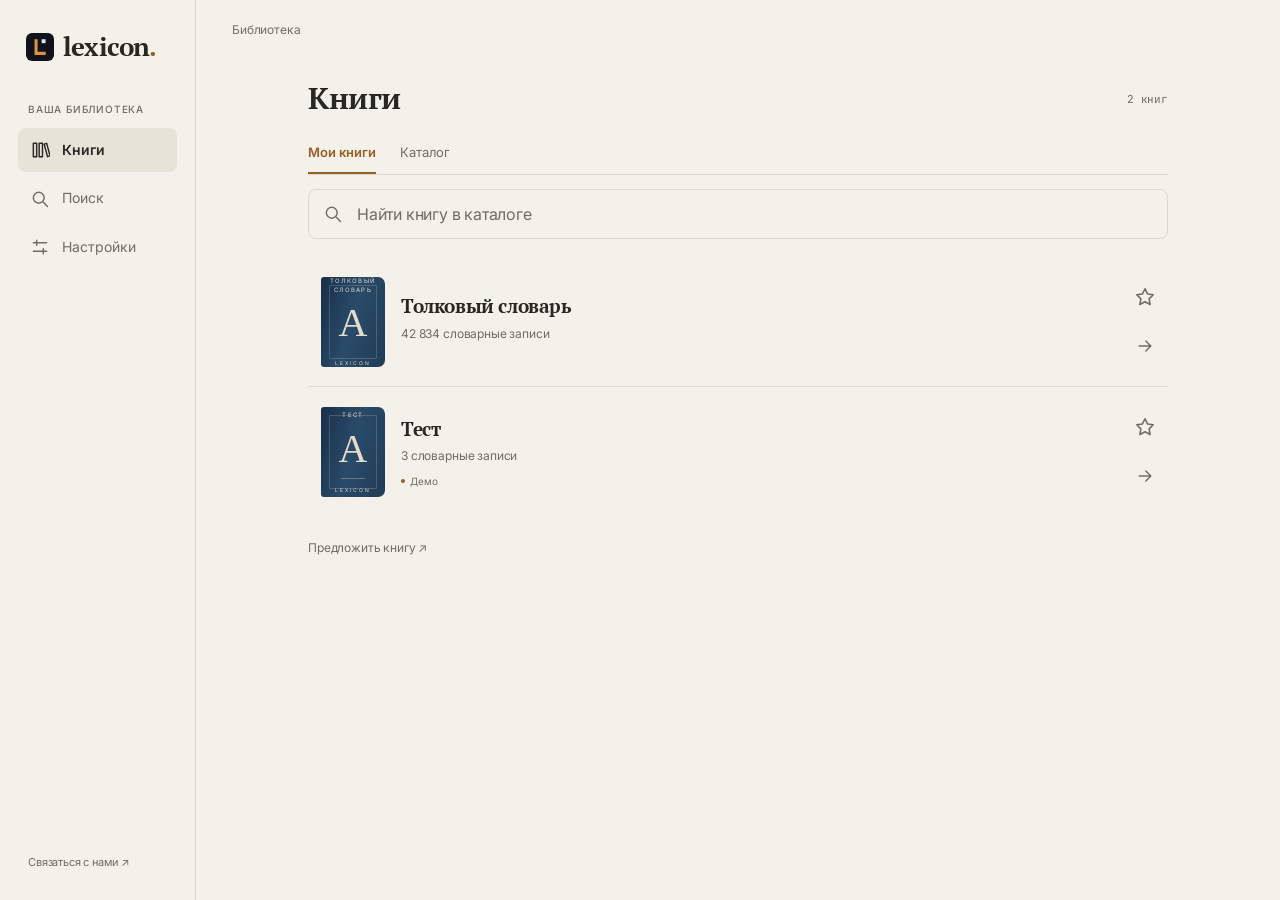
==== commit 8c61c6b7: "Publish Lexicon 0.8.46 with clearer dictionary and settings text" ====
--- a/docs/passwordx-preview/index.html
+++ b/docs/passwordx-preview/index.html
@@ -1,7 +1,7 @@
-<!doctype html><html lang="ru"><head><meta charset="utf-8"><meta name="viewport" content="width=device-width,initial-scale=1,viewport-fit=cover"><meta name="theme-color" content="#F4F1EB"><meta name="apple-mobile-web-app-capable" content="yes"><meta name="apple-mobile-web-app-title" content="Lexicon"><title>Lexicon — Книги</title><link rel="icon" href="./icon.svg" type="image/svg+xml"><link rel="manifest" href="./manifest.webmanifest"><script src="./theme.js?v=f9f860963660"></script><link rel="stylesheet" href="./style.css?v=52057e55e92a"><link rel="stylesheet" href="./interface.css?v=414af100d90e"><link rel="stylesheet" href="./settings-native.css?v=e4971c1a5f90"><link rel="stylesheet" href="./books-native.css?v=4eb20f7e1304"><link rel="stylesheet" href="./refinement.css?v=756bb39189e9"><link rel="stylesheet" href="./interaction-fixes.css?v=b9c2fc6b5f91"><link rel="stylesheet" href="./precision-dense.css?v=81cc533b949a"><link rel="stylesheet" href="./reference-refinement.css?v=f071595daab6"><script src="./search-engine.js?v=366225dc697b" defer></script><script src="./result-format.js?v=13d0c0588a2f" defer></script><script src="./portable-config.js?v=1f178caede69" defer></script><script src="./result-relay.js?v=d01da0a3f9b4" defer></script><script src="./result-notifications.js?v=2c121aa91ba5" defer></script><script src="./api-connections.js?v=63fc7ffe87bb" defer></script><script src="./speech.js?v=c58177bd1b03" defer></script><script src="./remote-integrations.js?v=47e03499d9d1" defer></script><script src="./portable.js?v=d06316d5f379" defer></script><script src="./app.js?v=843de7e6bab0" defer></script><script src="./keyboard.js?v=d89eaf721192" defer></script><link rel="apple-touch-icon" href="./apple-touch-icon.png"></head><body>
+<!doctype html><html lang="ru"><head><meta charset="utf-8"><meta name="viewport" content="width=device-width,initial-scale=1,viewport-fit=cover"><meta name="theme-color" content="#F4F1EB"><meta name="apple-mobile-web-app-capable" content="yes"><meta name="apple-mobile-web-app-title" content="Lexicon"><title>Lexicon — Книги</title><link rel="icon" href="./icon.svg" type="image/svg+xml"><link rel="manifest" href="./manifest.webmanifest"><script src="./theme.js?v=f9f860963660"></script><link rel="stylesheet" href="./style.css?v=52057e55e92a"><link rel="stylesheet" href="./interface.css?v=414af100d90e"><link rel="stylesheet" href="./settings-native.css?v=e4971c1a5f90"><link rel="stylesheet" href="./books-native.css?v=4eb20f7e1304"><link rel="stylesheet" href="./refinement.css?v=756bb39189e9"><link rel="stylesheet" href="./interaction-fixes.css?v=b9c2fc6b5f91"><link rel="stylesheet" href="./precision-dense.css?v=81cc533b949a"><link rel="stylesheet" href="./reference-refinement.css?v=f071595daab6"><script src="./search-engine.js?v=366225dc697b" defer></script><script src="./inject-rules.js?v=8888f3288a59" defer></script><script src="./result-format.js?v=626c639f7f64" defer></script><script src="./portable-config.js?v=7c3aa870c6df" defer></script><script src="./result-relay.js?v=f4c47ea80a6e" defer></script><script src="./result-notifications.js?v=2c121aa91ba5" defer></script><script src="./api-connections.js?v=e07b153d5a29" defer></script><script src="./speech.js?v=c58177bd1b03" defer></script><script src="./remote-integrations.js?v=17761937f081" defer></script><script src="./portable.js?v=6ec88dbbc504" defer></script><script src="./app.js?v=2e7c8a9eb363" defer></script><script src="./keyboard.js?v=d89eaf721192" defer></script><link rel="apple-touch-icon" href="./apple-touch-icon.png"></head><body>
 <svg class="icon-defs" xmlns="http://www.w3.org/2000/svg"><defs><symbol id="i-books" viewBox="0 0 24 24"><path d="M4 4h4v16H4zM11 4h4v16h-4zM17 5l3-1 4 15-3 1z"/></symbol><symbol id="i-history" viewBox="0 0 24 24"><path d="M3 11a9 9 0 1 1 2 7M3 4v7h7m2-5v6l4 2"/></symbol><symbol id="i-settings" viewBox="0 0 24 24"><path d="M4 7h16M4 17h16M8 4v6m8 4v6"/></symbol><symbol id="i-search" viewBox="0 0 24 24"><circle cx="10.5" cy="10.5" r="6.5"/><path d="m16 16 5 5"/></symbol><symbol id="i-star" viewBox="0 0 24 24"><path d="m12 3 2.8 5.7 6.2.9-4.5 4.4 1.1 6.2-5.6-3-5.6 3 1.1-6.2L3 9.6l6.2-.9Z"/></symbol><symbol id="i-arrow" viewBox="0 0 24 24"><path d="M5 12h14m-6-6 6 6-6 6"/></symbol><symbol id="i-copy" viewBox="0 0 24 24"><rect x="8" y="8" width="12" height="12" rx="2"/><path d="M15 8V4H4v11h4"/></symbol></defs></svg>
 <aside class="sidebar"><a class="brand" href="./" aria-label="Lexicon"><img src="./icon.svg" alt="" width="38" height="38"><span>lexicon<span class="brand-dot">.</span></span></a><span class="sidebar-label" data-i18n="workspace">ВАША БИБЛИОТЕКА</span><nav aria-label="Разделы"><button class="active" data-view="books"><svg><use href="#i-books"/></svg><span data-i18n="books">Книги</span></button><button data-view="search"><svg><use href="#i-search"/></svg><span data-i18n="search">Поиск</span></button><button data-view="settings"><svg><use href="#i-settings"/></svg><span data-i18n="settings">Настройки</span></button></nav><div class="sidebar-bottom"><a href="mailto:vlad.titov.ing@gmail.com" data-i18n="contactShort">Связаться с нами ↗</a></div></aside>
 <div class="workspace"><header><span id="breadcrumb" data-i18n="library">Библиотека</span><div class="header-actions"><span class="brand-mobile">lexicon<span class="brand-dot">.</span></span></div></header><main>
-<section id="books-view" class="view"><div class="page-heading"><div><span class="eyebrow" data-i18n="collection">ВАША КОЛЛЕКЦИЯ</span><h1 data-i18n="books">Книги</h1></div><span class="count-badge" id="book-count">—</span></div><div id="library-tabs" class="library-tabs" role="tablist" aria-label="Библиотека"><button id="library-tab-mine" type="button" role="tab" data-library-tab="mine" aria-controls="favorites-section catalog-list" aria-selected="true" data-i18n="myBooks">Мои книги</button><button id="library-tab-catalog" type="button" role="tab" data-library-tab="catalog" aria-controls="favorites-section catalog-list" aria-selected="false" tabindex="-1" data-i18n="libraryCatalog">Каталог</button></div><div id="library-search" class="search-box catalog-search"><svg><use href="#i-search"/></svg><input id="book-query" type="search" data-placeholder="findBook" placeholder="Найти книгу в каталоге" aria-label="Поиск книг" autocomplete="off" enterkeyhint="search"><button id="catalog-keyboard-done" class="keyboard-done" type="button" data-i18n="keyboardDone" hidden>Готово</button></div><div class="library-collection"><div id="favorites-section"><div class="section-line"><h2><svg><use href="#i-star"/></svg><span data-i18n="favorites">Избранное</span></h2><span class="subtle" data-i18n="quickAccess">Быстрый доступ</span></div><div id="favorites-list" class="favorite-grid"></div></div><div class="section-line catalog-title"><h2 data-i18n="catalog">Каталог книг</h2><span id="catalog-count" class="subtle"></span></div><div id="catalog-list" class="book-grid"></div></div><div id="catalog-error" class="error" role="alert" hidden></div><div class="catalog-footer"><a class="text-link" href="mailto:vlad.titov.ing@gmail.com" data-i18n="suggestBook">Предложить книгу ↗</a></div></section>
-<section id="search-view" class="view" hidden><div class="search-topbar"><button id="back-books" class="back-button"><span>←</span><span data-i18n="allBooks">Все книги</span></button><button id="search-history" class="search-history-button" type="button" aria-label="История поиска" title="История поиска" aria-controls="inline-history"><svg><use href="#i-history"/></svg></button></div><h1 class="search-screen-title" data-i18n="search">Поиск</h1><div class="search-book-heading"><div id="selected-cover" class="mini-cover" aria-hidden="true">А<span>Я</span></div><div><select id="search-book" aria-label="Выбрать книгу"></select><span class="data-note" data-i18n="draft">База проходит сверку</span></div><button id="selected-favorite" class="star-button" aria-label="Добавить в избранное"><svg><use href="#i-star"/></svg></button></div><div class="search-mode" role="group" aria-label="Режим поиска"><button id="manual-mode" class="active" data-i18n="manualMode">По слову</button><button id="inject-mode" data-i18n="injectMode">Через Inject</button><button id="api-mode" data-i18n="apiMode">Через API</button></div><div id="inject-bar" class="inject-bar" hidden><div><strong data-i18n="injectMode">Через Inject</strong><p id="inject-status" role="status"></p><button id="inject-settings-link" class="inject-settings-link" type="button" data-i18n="injectSettings">Настроить Inject →</button></div><button id="inject-toggle" class="quiet-button" data-i18n="startReceive">Начать приём</button></div><div id="api-bar" class="inject-bar" hidden><div><strong data-i18n="apiMode">Через API</strong><select id="api-source" aria-label="Источник API"></select><p id="api-receive-status" role="status"></p><button id="api-settings-link" class="inject-settings-link" data-i18n="apiSettings">Настроить API →</button></div><button id="api-toggle" class="quiet-button" data-i18n="startReceive">Начать приём</button></div><div class="search-combobox"><div class="search-box word-search"><svg><use href="#i-search"/></svg><input id="query" type="search" role="combobox" aria-autocomplete="list" aria-controls="suggestions" aria-expanded="false" data-placeholder="wordPlaceholder" placeholder="Начните вводить слово" aria-label="Поиск слова" autocomplete="off" spellcheck="false" maxlength="512" enterkeyhint="search"><button id="keyboard-done" class="keyboard-done" type="button" data-i18n="keyboardDone" hidden>Готово</button></div><div id="suggestions" class="search-dropdown" role="listbox" aria-label="Подсказки" hidden></div></div><div class="search-meta" hidden><span data-i18n="equal">Е и Ё равнозначны при поиске</span><span id="connection" role="status"></span></div><div id="error" class="error" role="alert" hidden></div><div id="result-area" aria-live="polite"></div><div id="welcome" class="welcome"><div class="search-empty-icon" aria-hidden="true"><svg><use href="#i-search"/></svg></div><h2 data-i18n="startTyping">Поиск по словарю</h2></div><div id="inline-history" tabindex="-1"><div class="section-line"><h2 data-i18n="history">История</h2><button id="clear-history" class="quiet-button" data-i18n="clear">Очистить</button></div><div id="history-list"></div></div></section>
-<section id="settings-view" class="view" hidden><div class="page-heading"><div><h1 data-i18n="settings">Настройки</h1></div></div><div id="settings-tabs" class="settings-tabs" role="tablist" aria-label="Настройки"><button type="button" id="settings-tab-general" role="tab" data-settings-tab="general" aria-controls="settings-panel-general" aria-selected="true" tabindex="0" data-i18n="settingsGeneral">Общие</button><button type="button" id="settings-tab-result" role="tab" data-settings-tab="result" aria-controls="settings-panel-result" aria-selected="false" tabindex="-1" data-i18n="settingsResultTab">Формат результата</button><button type="button" id="settings-tab-integrations" role="tab" data-settings-tab="integrations" aria-controls="settings-panel-integrations" aria-selected="false" tabindex="-1" data-i18n="settingsIntegrations">Интеграции</button></div><div id="settings-panel-general" class="settings-subpanel" role="tabpanel" aria-labelledby="settings-tab-general"><div class="panel language-panel"><label for="language" data-i18n="languageLabel">Язык</label><select id="language" aria-label="Язык"><option value="ru">Русский</option><option value="en">English</option></select></div><div class="panel appearance-panel"><label for="theme" data-i18n="themeLabel">Тема</label><select id="theme"><option value="system" data-i18n="themeSystem">Системная тема</option><option value="light" data-i18n="themeLight">Светлая тема</option><option value="dark" data-i18n="themeDark">Тёмная тема</option></select></div><div class="panel"><label class="toggle-row"><span><strong data-i18n="resultNotifications">Уведомления</strong></span><input id="result-notifications" type="checkbox" role="switch"></label><p id="result-notification-status" class="muted" role="status"></p></div><div class="panel"><label class="toggle-row"><span><strong data-i18n="keepHistory">История поиска</strong><small data-i18n="localHistory">Сохранять найденные слова на этом устройстве</small></span><input id="history-enabled" type="checkbox" role="switch"></label></div><div class="panel about"><p id="app-version">Lexicon 0.8.36</p><button id="check-updates" class="quiet-button" data-i18n="checkUpdates">Проверить обновления</button><p id="update-status" class="muted" role="status"></p><a id="download-update" class="text-link" hidden target="_blank" rel="noopener" data-i18n="downloadUpdate">Скачать обновление</a><p data-i18n="dataNote">База ещё проходит сверку. В написании слов и координатах возможны ошибки.</p><a class="developer-contact" href="mailto:vlad.titov.ing@gmail.com"><span data-i18n="contactDeveloper">Связаться с разработчиком</span><span>vlad.titov.ing@gmail.com ↗</span></a></div></div><div id="settings-panel-result" class="settings-subpanel" role="tabpanel" aria-labelledby="settings-tab-result" hidden><div class="panel"><p class="format-destination-label" data-i18n="outputDestination">Куда отправляем</p><div id="format-target" class="format-switch" role="tablist" aria-label="Формат результата"><button type="button" role="tab" id="format-copy" data-format="copy" aria-controls="format-editor" aria-selected="true" data-i18n="formatCopy">Копирование</button><button type="button" role="tab" id="format-notification" data-format="notification" aria-controls="format-editor" aria-selected="false" tabindex="-1" data-i18n="formatNotification">Уведомления</button><button type="button" role="tab" id="format-impaler" data-format="impaler" aria-controls="format-editor" aria-selected="false" tabindex="-1">Impaler</button><button type="button" role="tab" id="format-speech" data-format="speech" aria-controls="format-editor" aria-selected="false" tabindex="-1" data-i18n="formatSpeech">Озвучивание</button></div><div id="format-editor" role="tabpanel" aria-labelledby="format-copy"><div class="copy-preview"><span id="preview-caption" data-i18n="preview">Пример</span><output id="copy-preview"></output></div><h3 class="settings-section-title" data-i18n="exactMatchTitle">Состав результата</h3><div id="copy-fields" class="copy-fields"></div><label class="toggle-row speech-label-toggle"><span><span data-i18n="writtenCoordinatesLabel">Писать наименование перед значением</span><small data-i18n="writtenCoordinatesHelp">Писать слова: страница, колонка, строчка.</small></span><input id="speech-labels" type="checkbox" role="switch"></label><div id="speech-format-settings" hidden><div class="panel" id="speech-settings"><h2 data-i18n="speechTitle">Воспроизведение</h2><label class="toggle-row"><span data-i18n="speechEnable">Озвучивать результат</span><input id="speech-enabled" type="checkbox" role="switch"></label><label class="toggle-row" id="speech-headphones-row"><span data-i18n="speechHeadphonesOnly">Только в наушниках</span><input id="speech-headphones-only" type="checkbox" role="switch" checked></label><p id="speech-only-note" class="muted">Только в наушниках. Новый запрос отменяет предыдущую озвучку.</p><label for="speech-rate" data-i18n="speechRate">Скорость речи</label><div class="speech-rate-row"><input id="speech-rate" type="range" min="0.25" max="1.5" step="0.05" value="1"><output id="speech-rate-value" for="speech-rate">1×</output></div><label for="speech-repeats" data-i18n="speechRepeats">Количество воспроизведений</label><div class="speech-repeat-stepper"><button type="button" id="speech-repeat-less" aria-label="Уменьшить количество повторов">−</button><input id="speech-repeats" type="number" min="1" step="1" inputmode="numeric" value="1"><button type="button" id="speech-repeat-more" aria-label="Увеличить количество повторов">+</button></div><label for="speech-gap" data-i18n="speechGap">Пауза между повторами, секунд</label><input id="speech-gap" type="number" min="1" max="30" step="1" value="5"><div class="speech-actions"><button id="speech-test" class="quiet-button" data-i18n="speechTest">Прослушать</button><button id="speech-stop" class="quiet-button" data-i18n="speechStop">Остановить</button></div><p id="speech-status" class="muted" role="status"></p></div></div><div id="separator-settings"><label for="result-separator" class="separator-label" data-i18n="separator">Разделитель</label><input id="result-separator" type="text" maxlength="64" autocomplete="off" spellcheck="false" aria-describedby="separator-hint"><div class="separator-presets" aria-label="Разделители"><button type="button" data-separator=".">.</button><button type="button" data-separator=" · "> · </button><button type="button" data-separator=" / "> / </button><button type="button" data-separator=" — "> — </button><button type="button" data-separator=", ">, </button></div><p id="separator-hint" class="muted" data-i18n="separatorHint">Пусто — без разделителя.</p></div><details id="uncertain-settings" class="unmatched-section"><summary class="settings-section-title" data-i18n="uncertainTitle">Если слово не найдено</summary><div class="advanced-body"><label class="toggle-row"><span data-i18n="useSuggestionLabel">Использовать ближайшее слово</span><input id="uncertain-suggestion" type="checkbox" role="switch"></label><label class="toggle-row" id="uncertain-coordinates-row"><span data-i18n="suggestionCoordinatesLabel">Передавать его координаты</span><input id="uncertain-coordinates" type="checkbox" role="switch"></label><label class="toggle-row" id="uncertain-original-row"><span data-i18n="includeOriginalLabel">Добавлять исходный ввод</span><input id="uncertain-original" type="checkbox" role="switch"></label><label class="toggle-row"><span data-i18n="markUncertainLabel">Помечать неточное совпадение #</span><input id="uncertain-marker" type="checkbox" role="switch"></label></div></details><p id="unrecognized-note" class="muted" data-i18n="unrecognizedText">Если подходящего слова нет, выводится ###. Это не отключается.</p><p id="copy-warning" class="field-warning" hidden data-i18n="pickField">Выберите хотя бы одно поле.</p></div></div></div><div id="settings-panel-integrations" class="settings-subpanel" role="tabpanel" aria-labelledby="settings-tab-integrations" hidden><details id="inject-settings" class="panel inject-settings"><summary class="integration-summary">Inject</summary><div class="integration-content"><p class="muted" data-i18n="injectSetupHint">Подключите Inject, чтобы получать слова автоматически.</p><label for="inject-id" data-i18n="injectId">Integration ID</label><div class="inject-connect-row"><input id="inject-id" type="text" autocomplete="off" maxlength="120" placeholder="Integration ID"><button id="inject-check" class="connect-button" data-i18n="checkConnection">Подключить</button></div><p id="inject-config-status" class="muted" role="status"></p><p id="inject-background-status" class="muted" role="status"></p></div></details><details class="panel" id="impaler-settings"><summary class="integration-summary">Impaler</summary><div class="integration-content"><button id="relay-connect" class="connect-button" data-i18n="relayConnect">Получить ссылку</button><label class="toggle-row"><span data-i18n="relayEnable">Передавать результаты</span><input id="relay-active" type="checkbox" role="switch" disabled></label><p id="relay-status" class="muted" role="status"></p><div id="relay-watch"><label for="relay-read-url" data-i18n="relayLink">Ссылка для Impaler</label><input id="relay-read-url" type="url" readonly autocomplete="off" spellcheck="false" data-placeholder="relayPlaceholder" placeholder="Появится после подключения"><button id="relay-copy-url" disabled class="quiet-button" data-i18n="relayCopy">Скопировать ссылку</button><p class="muted" data-i18n="relayWatchHint">Вставьте ссылку в Custom URL в Impaler. Для выбора данных попробуйте поле text.</p></div></div></details><details class="panel" id="passwordx-settings"><summary class="integration-summary">MyPasSwordX</summary><div class="integration-content"><label class="toggle-row"><span data-i18n="relayEnable">Передавать результаты</span><input id="passwordx-active" type="checkbox" role="switch" disabled></label><button id="passwordx-connect" class="connect-button" data-i18n="relayConnect">Получить ссылку</button><label for="passwordx-url">URL</label><input id="passwordx-url" type="url" readonly autocomplete="off"><button id="passwordx-copy" class="quiet-button" data-i18n="relayCopy" disabled>Скопировать ссылку</button><p class="muted" data-i18n="passwordxHelp">Custom API: URL выше, поле value. Формат: 127 / 2 / 7 → 127207. При неточном совпадении код не передаётся.</p><p id="passwordx-status" class="muted" role="status"></p></div></details><details class="panel api-panel" id="api-settings"><summary class="api-summary" data-i18n="apiSettingsTitle">Настройки API</summary><div class="api-details-content"><div class="api-heading"><div><h2 data-i18n="apiTitle">API приложения</h2></div><label class="api-switch"><span class="sr-only" data-i18n="apiUse">Использовать API</span><input id="own-api-enabled" type="checkbox" role="switch" disabled></label></div><p class="muted" data-i18n="apiOwnHint">POST передаёт слово в приложение, GET получает последний результат.</p><button id="own-api-connect" class="connect-button" data-i18n="apiCreate">Получить API</button><div id="own-api-config" hidden><label for="own-api-name" data-i18n="apiName">Название</label><input id="own-api-name" maxlength="48" value="API Lexicon"><div class="method-switch" role="group" aria-label="Метод API"><button type="button" data-own-method="GET" aria-pressed="true">GET</button><button type="button" data-own-method="POST" aria-pressed="false">POST</button></div><label for="own-api-url">URL</label><input id="own-api-url" type="url" readonly autocomplete="off"><div id="own-api-secret" hidden><label for="own-api-key" data-i18n="apiWriteKey">Ключ записи (Bearer)</label><input id="own-api-key" type="password" readonly autocomplete="off"><button id="own-api-copy-key" class="quiet-button" data-i18n="apiCopyKey">Скопировать ключ</button><pre class="api-example">{"value":"ПАПА"}</pre></div><p id="own-api-method-note" class="muted"></p><div class="api-actions"><button id="own-api-copy-url" class="quiet-button" data-i18n="apiCopyUrl">Скопировать URL</button><button id="own-api-test" class="quiet-button" data-i18n="apiTest">Проверить API</button><button id="own-api-format" class="quiet-button" data-i18n="apiFormat">Формат результата</button></div></div><p id="own-api-status" class="muted" role="status"></p><div class="api-section-heading"><h3 data-i18n="apiExternal">Подключения к другим API</h3><button id="api-add" class="quiet-button" data-i18n="apiAdd">＋ Добавить</button></div><div id="custom-api-list"></div><p class="muted" data-i18n="apiForeground">Приём слов работает на открытом экране поиска в режиме «Через API».</p></div></details></div></section></main></div><div id="toast" role="status" aria-live="polite" aria-atomic="true" hidden></div></body></html>
+<section id="books-view" class="view"><div class="page-heading"><div><h1 data-i18n="books">Книги</h1></div><span class="count-badge" id="book-count">—</span></div><div id="library-tabs" class="library-tabs" role="tablist" aria-label="Библиотека"><button id="library-tab-mine" type="button" role="tab" data-library-tab="mine" aria-controls="favorites-section catalog-list" aria-selected="true" data-i18n="myBooks">Мои книги</button><button id="library-tab-catalog" type="button" role="tab" data-library-tab="catalog" aria-controls="favorites-section catalog-list" aria-selected="false" tabindex="-1" data-i18n="libraryCatalog">Каталог</button></div><div id="library-search" class="search-box catalog-search"><svg><use href="#i-search"/></svg><input id="book-query" type="search" data-placeholder="findBook" placeholder="Найти книгу в каталоге" aria-label="Поиск книг" autocomplete="off" enterkeyhint="search"><button id="catalog-keyboard-done" class="keyboard-done" type="button" data-i18n="keyboardDone" hidden>Готово</button></div><div class="library-collection"><div id="favorites-section"><div class="section-line"><h2><svg><use href="#i-star"/></svg><span data-i18n="favorites">Избранное</span></h2></div><div id="favorites-list" class="favorite-grid"></div></div><div class="section-line catalog-title"><h2 data-i18n="catalog">Каталог книг</h2><span id="catalog-count" class="subtle"></span></div><div id="catalog-list" class="book-grid"></div></div><div id="catalog-error" class="error" role="alert" hidden></div><div class="catalog-footer"><a class="text-link" href="mailto:vlad.titov.ing@gmail.com" data-i18n="suggestBook">Предложить книгу ↗</a></div></section>
+<section id="search-view" class="view" hidden><div class="search-topbar"><button id="back-books" class="back-button"><span>←</span><span data-i18n="allBooks">Все книги</span></button><button id="search-history" class="search-history-button" type="button" aria-label="История поиска" title="История поиска" aria-controls="inline-history"><svg><use href="#i-history"/></svg></button></div><h1 class="search-screen-title" data-i18n="search">Поиск</h1><div class="search-book-heading"><div id="selected-cover" class="mini-cover" aria-hidden="true">А<span>Я</span></div><div><select id="search-book" aria-label="Выбрать книгу"></select></div><button id="selected-favorite" class="star-button" aria-label="Добавить в избранное"><svg><use href="#i-star"/></svg></button></div><div class="search-mode" role="group" aria-label="Режим поиска"><button id="manual-mode" class="active" data-i18n="manualMode">По слову</button><button id="inject-mode" data-i18n="injectMode">Через Inject</button><button id="api-mode" data-i18n="apiMode">Через API</button></div><div id="inject-bar" class="inject-bar" hidden><div><p id="inject-status" role="status"></p><button id="inject-settings-link" class="inject-settings-link" type="button" data-i18n="injectSettings">Настроить Inject →</button></div><button id="inject-toggle" class="quiet-button" data-i18n="startReceive">Начать приём</button></div><div id="api-bar" class="inject-bar" hidden><div><select id="api-source" aria-label="Источник API"></select><p id="api-receive-status" role="status"></p><button id="api-settings-link" class="inject-settings-link" data-i18n="apiSettings">Настроить API →</button></div><button id="api-toggle" class="quiet-button" data-i18n="startReceive">Начать приём</button></div><div class="search-combobox"><div class="search-box word-search"><svg><use href="#i-search"/></svg><input id="query" type="search" role="combobox" aria-autocomplete="list" aria-controls="suggestions" aria-expanded="false" data-placeholder="wordPlaceholder" placeholder="Начните вводить слово" aria-label="Поиск слова" autocomplete="off" spellcheck="false" maxlength="512" enterkeyhint="search"><button id="keyboard-done" class="keyboard-done" type="button" data-i18n="keyboardDone" hidden>Готово</button></div><div id="suggestions" class="search-dropdown" role="listbox" aria-label="Подсказки" hidden></div></div><div class="search-meta" hidden><span id="connection" role="status"></span></div><div id="error" class="error" role="alert" hidden></div><div id="result-area" aria-live="polite"></div><div id="welcome" class="welcome"><div class="search-empty-icon" aria-hidden="true"><svg><use href="#i-search"/></svg></div><h2 data-i18n="startTyping">Поиск по словарю</h2></div><div id="inline-history" tabindex="-1"><div class="section-line"><h2 data-i18n="history">История</h2><button id="clear-history" class="quiet-button" data-i18n="clear">Очистить</button></div><div id="history-list"></div></div></section>
+<section id="settings-view" class="view" hidden><div class="page-heading"><div><h1 data-i18n="settings">Настройки</h1></div></div><div id="settings-tabs" class="settings-tabs" role="tablist" aria-label="Настройки"><button type="button" id="settings-tab-general" role="tab" data-settings-tab="general" aria-controls="settings-panel-general" aria-selected="true" tabindex="0" data-i18n="settingsGeneral">Общие</button><button type="button" id="settings-tab-result" role="tab" data-settings-tab="result" aria-controls="settings-panel-result" aria-selected="false" tabindex="-1" data-i18n="settingsResultTab">Вывод</button><button type="button" id="settings-tab-integrations" role="tab" data-settings-tab="integrations" aria-controls="settings-panel-integrations" aria-selected="false" tabindex="-1" data-i18n="settingsIntegrations">Подключения</button></div><div id="settings-panel-general" class="settings-subpanel" role="tabpanel" aria-labelledby="settings-tab-general"><div class="panel language-panel"><label for="language" data-i18n="languageLabel">Язык</label><select id="language" aria-label="Язык"><option value="ru">Русский</option><option value="en">English</option></select></div><div class="panel appearance-panel"><label for="theme" data-i18n="themeLabel">Тема</label><select id="theme"><option value="system" data-i18n="themeSystem">Системная тема</option><option value="light" data-i18n="themeLight">Светлая тема</option><option value="dark" data-i18n="themeDark">Тёмная тема</option></select></div><div class="panel"><label class="toggle-row"><span><strong data-i18n="resultNotifications">Уведомления</strong></span><input id="result-notifications" type="checkbox" role="switch"></label><p id="result-notification-status" class="muted" role="status"></p></div><div class="panel"><label class="toggle-row"><span><strong data-i18n="keepHistory">История поиска</strong><small data-i18n="localHistory">Сохранять найденные слова на этом устройстве</small></span><input id="history-enabled" type="checkbox" role="switch"></label></div><div class="panel about"><p id="app-version">Lexicon 0.8.36</p><button id="check-updates" class="quiet-button" data-i18n="checkUpdates">Проверить обновления</button><p id="update-status" class="muted" role="status"></p><a id="download-update" class="text-link" hidden target="_blank" rel="noopener" data-i18n="downloadUpdate">Скачать обновление</a><a class="developer-contact" href="mailto:vlad.titov.ing@gmail.com"><span data-i18n="contactDeveloper">Связаться с разработчиком</span><span>vlad.titov.ing@gmail.com ↗</span></a></div></div><div id="settings-panel-result" class="settings-subpanel" role="tabpanel" aria-labelledby="settings-tab-result" hidden><div class="panel"><div id="format-target" class="format-switch" role="tablist" aria-label="Формат результата"><button type="button" role="tab" id="format-copy" data-format="copy" aria-controls="format-editor" aria-selected="true" data-i18n="formatCopy">Копирование</button><button type="button" role="tab" id="format-notification" data-format="notification" aria-controls="format-editor" aria-selected="false" tabindex="-1" data-i18n="formatNotification">Уведомления</button><button type="button" role="tab" id="format-impaler" data-format="impaler" aria-controls="format-editor" aria-selected="false" tabindex="-1">Impaler</button><button type="button" role="tab" id="format-speech" data-format="speech" aria-controls="format-editor" aria-selected="false" tabindex="-1" data-i18n="formatSpeech">Озвучивание</button></div><div id="passwordx-format-settings" role="tabpanel" aria-labelledby="format-passwordx" hidden><h3 class="settings-section-title" data-i18n="passwordxMatchTitle">Если совпадение неточное</h3><label class="toggle-row"><span data-i18n="passwordxSuggestion">Передавать координаты ближайшего слова</span><input id="passwordx-use-suggestion" type="checkbox" role="switch"></label><p class="muted" data-i18n="passwordxNoMatch">Если слово не найдено и подходящих координат нет, передаётся 000000. При выключенной настройке неточное совпадение также даёт 000000.</p></div><div id="format-editor" role="tabpanel" aria-labelledby="format-copy"><div class="copy-preview"><span id="preview-caption" data-i18n="preview">Пример</span><output id="copy-preview"></output></div><h3 class="settings-section-title" data-i18n="exactMatchTitle">Состав результата</h3><div id="copy-fields" class="copy-fields"></div><label class="toggle-row speech-label-toggle"><span><span data-i18n="writtenCoordinatesLabel">Писать наименование перед значением</span><small data-i18n="writtenCoordinatesHelp">Писать слова: страница, колонка, строчка.</small></span><input id="speech-labels" type="checkbox" role="switch"></label><div id="speech-format-settings" hidden><div class="panel" id="speech-settings"><h2 data-i18n="speechTitle">Воспроизведение</h2><label class="toggle-row"><span data-i18n="speechEnable">Озвучивать результат</span><input id="speech-enabled" type="checkbox" role="switch"></label><label class="toggle-row" id="speech-headphones-row"><span data-i18n="speechHeadphonesOnly">Только в наушниках</span><input id="speech-headphones-only" type="checkbox" role="switch" checked></label><p id="speech-only-note" class="muted">Только в наушниках. Новый запрос отменяет предыдущую озвучку.</p><label for="speech-rate" data-i18n="speechRate">Скорость речи</label><div class="speech-rate-row"><input id="speech-rate" type="range" min="0.25" max="1.5" step="0.05" value="1"><output id="speech-rate-value" for="speech-rate">1×</output></div><label for="speech-repeats" data-i18n="speechRepeats">Количество воспроизведений</label><div class="speech-repeat-stepper"><button type="button" id="speech-repeat-less" aria-label="Уменьшить количество повторов">−</button><input id="speech-repeats" type="number" min="1" step="1" inputmode="numeric" value="1"><button type="button" id="speech-repeat-more" aria-label="Увеличить количество повторов">+</button></div><label for="speech-gap" data-i18n="speechGap">Пауза между повторами, секунд</label><input id="speech-gap" type="number" min="1" max="30" step="1" value="5"><div class="speech-actions"><button id="speech-test" class="quiet-button" data-i18n="speechTest">Прослушать</button><button id="speech-stop" class="quiet-button" data-i18n="speechStop">Остановить</button></div><p id="speech-status" class="muted" role="status"></p></div></div><div id="separator-settings"><label for="result-separator" class="separator-label" data-i18n="separator">Разделитель</label><input id="result-separator" type="text" maxlength="64" autocomplete="off" spellcheck="false" aria-describedby="separator-hint"><div class="separator-presets" aria-label="Разделители"><button type="button" data-separator=".">.</button><button type="button" data-separator=" · "> · </button><button type="button" data-separator=" / "> / </button><button type="button" data-separator=" — "> — </button><button type="button" data-separator=", ">, </button></div><p id="separator-hint" class="muted" data-i18n="separatorHint">Пусто — без разделителя.</p></div><details id="uncertain-settings" class="unmatched-section"><summary class="settings-section-title" data-i18n="uncertainTitle">Если слово не найдено</summary><div class="advanced-body"><label class="toggle-row"><span data-i18n="useSuggestionLabel">Использовать ближайшее слово</span><input id="uncertain-suggestion" type="checkbox" role="switch"></label><label class="toggle-row" id="uncertain-coordinates-row"><span data-i18n="suggestionCoordinatesLabel">Передавать его координаты</span><input id="uncertain-coordinates" type="checkbox" role="switch"></label><label class="toggle-row" id="uncertain-original-row"><span data-i18n="includeOriginalLabel">Добавлять исходный ввод</span><input id="uncertain-original" type="checkbox" role="switch"></label><label class="toggle-row"><span data-i18n="markUncertainLabel">Помечать неточное совпадение #</span><input id="uncertain-marker" type="checkbox" role="switch"></label></div></details><p id="unrecognized-note" class="muted" data-i18n="unrecognizedText">Если подходящего слова нет, выводится ###. Это не отключается.</p><p id="copy-warning" class="field-warning" hidden data-i18n="pickField">Выберите хотя бы одно поле.</p></div></div></div><div id="settings-panel-integrations" class="settings-subpanel" role="tabpanel" aria-labelledby="settings-tab-integrations" hidden><details id="inject-settings" class="panel inject-settings"><summary class="integration-summary">Inject</summary><div class="integration-content"><label for="inject-id" data-i18n="injectId">Integration ID</label><div class="inject-connect-row"><input id="inject-id" type="text" autocomplete="off" maxlength="120" placeholder="Integration ID"><button id="inject-check" class="connect-button" data-i18n="checkConnection">Подключить</button></div><p id="inject-config-status" class="muted" role="status"></p><label class="toggle-row"><span data-i18n="injectAutoWords">Обрабатывать слова автоматически</span><input id="inject-auto-words" type="checkbox" role="switch" aria-describedby="inject-auto-words-help" checked></label><p id="inject-auto-words-help" class="muted" data-i18n="injectAutoWordsHelp">«Картинка слона» или «картинки слона» → «слон».</p><p id="inject-background-status" class="muted" role="status"></p></div></details><details class="panel" id="impaler-settings"><summary class="integration-summary">Impaler</summary><div class="integration-content"><button id="relay-connect" class="connect-button" data-i18n="relayConnect">Получить ссылку</button><label class="toggle-row"><span data-i18n="relayEnable">Передавать результаты</span><input id="relay-active" type="checkbox" role="switch"></label><p id="relay-status" class="muted" role="status"></p><div id="relay-watch"><label for="relay-read-url" data-i18n="relayLink">Ссылка для Impaler</label><input id="relay-read-url" type="url" readonly autocomplete="off" spellcheck="false" data-placeholder="relayPlaceholder" placeholder="Появится после подключения"><button id="relay-copy-url" disabled class="quiet-button" data-i18n="relayCopy">Скопировать ссылку</button><p class="muted" data-i18n="relayWatchHint">В Impaler добавьте ссылку в Custom URL и укажите поле text.</p></div></div></details><details class="panel" id="passwordx-settings"><summary class="integration-summary">MyPasSwordX</summary><div class="integration-content"><label class="toggle-row"><span data-i18n="relayEnable">Передавать результаты</span><input id="passwordx-active" type="checkbox" role="switch"></label><button id="passwordx-connect" class="connect-button" data-i18n="relayConnect">Получить ссылку</button><label for="passwordx-url">URL</label><input id="passwordx-url" type="url" readonly autocomplete="off"><button id="passwordx-copy" class="quiet-button" data-i18n="relayCopy" disabled>Скопировать ссылку</button><p class="muted" data-i18n="passwordxHelp">Custom API: URL выше, поле value. Формат: 127 / 2 / 7 → 127207.</p><p id="passwordx-status" class="muted" role="status" hidden></p></div></details><details class="panel api-panel" id="api-settings"><summary class="api-summary" data-i18n="apiSettingsTitle">Настройки API</summary><div class="api-details-content"><div class="api-heading"><div><h2 data-i18n="apiTitle">API приложения</h2></div><label class="api-switch"><span class="sr-only" data-i18n="apiUse">Использовать API</span><input id="own-api-enabled" type="checkbox" role="switch"></label></div><p class="muted" data-i18n="apiOwnHint">POST передаёт слово в приложение, GET получает последний результат.</p><button id="own-api-connect" class="connect-button" data-i18n="apiCreate">Получить API</button><div id="own-api-config" hidden><label for="own-api-name" data-i18n="apiName">Название</label><input id="own-api-name" maxlength="48" value="API Lexicon"><div class="method-switch" role="group" aria-label="Метод API"><button type="button" data-own-method="GET" aria-pressed="true">GET</button><button type="button" data-own-method="POST" aria-pressed="false">POST</button></div><label for="own-api-url">URL</label><input id="own-api-url" type="url" readonly autocomplete="off"><div id="own-api-secret" hidden><label for="own-api-key" data-i18n="apiWriteKey">Ключ записи (Bearer)</label><input id="own-api-key" type="password" readonly autocomplete="off"><button id="own-api-copy-key" class="quiet-button" data-i18n="apiCopyKey">Скопировать ключ</button><pre class="api-example">{"value":"ПАПА"}</pre></div><p id="own-api-method-note" class="muted"></p><div class="api-actions"><button id="own-api-copy-url" class="quiet-button" data-i18n="apiCopyUrl">Скопировать URL</button><button id="own-api-test" class="quiet-button" data-i18n="apiTest">Проверить API</button><button id="own-api-format" class="quiet-button" data-i18n="apiFormat">Формат результата</button></div></div><p id="own-api-status" class="muted" role="status"></p><div class="api-section-heading"><h3 data-i18n="apiExternal">Подключения к другим API</h3><button id="api-add" class="quiet-button" data-i18n="apiAdd">＋ Добавить</button></div><div id="custom-api-list"></div><p class="muted" data-i18n="apiForeground">Приём слов работает на открытом экране поиска в режиме «Через API».</p></div></details></div></section></main></div><div id="toast" role="status" aria-live="polite" aria-atomic="true" hidden></div></body></html>
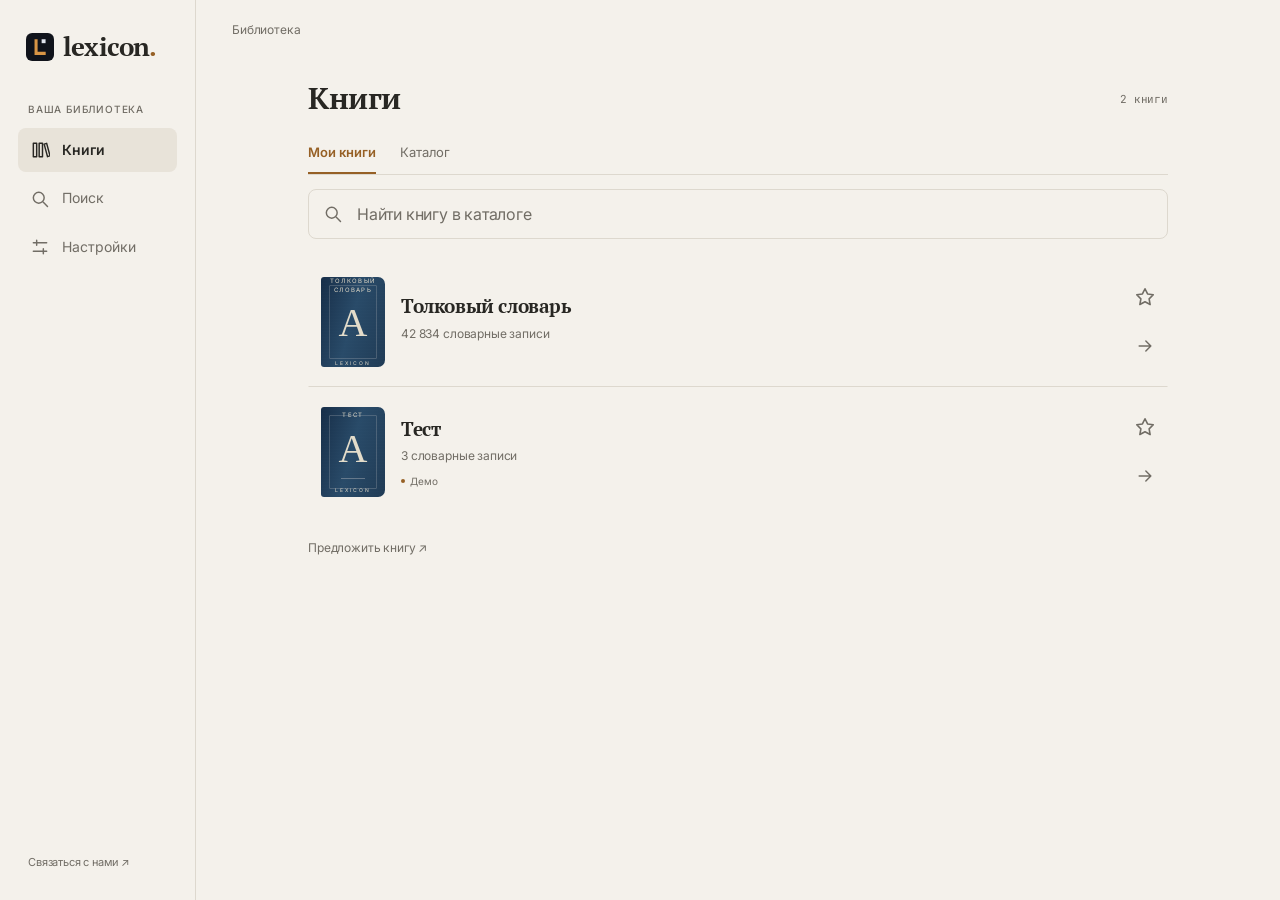
==== commit f4dca1ea: "Publish Lexicon 0.8.47 with interface audit fixes" ====
--- a/docs/passwordx-preview/index.html
+++ b/docs/passwordx-preview/index.html
@@ -1,7 +1,7 @@
-<!doctype html><html lang="ru"><head><meta charset="utf-8"><meta name="viewport" content="width=device-width,initial-scale=1,viewport-fit=cover"><meta name="theme-color" content="#F4F1EB"><meta name="apple-mobile-web-app-capable" content="yes"><meta name="apple-mobile-web-app-title" content="Lexicon"><title>Lexicon — Книги</title><link rel="icon" href="./icon.svg" type="image/svg+xml"><link rel="manifest" href="./manifest.webmanifest"><script src="./theme.js?v=f9f860963660"></script><link rel="stylesheet" href="./style.css?v=52057e55e92a"><link rel="stylesheet" href="./interface.css?v=414af100d90e"><link rel="stylesheet" href="./settings-native.css?v=e4971c1a5f90"><link rel="stylesheet" href="./books-native.css?v=4eb20f7e1304"><link rel="stylesheet" href="./refinement.css?v=756bb39189e9"><link rel="stylesheet" href="./interaction-fixes.css?v=b9c2fc6b5f91"><link rel="stylesheet" href="./precision-dense.css?v=81cc533b949a"><link rel="stylesheet" href="./reference-refinement.css?v=f071595daab6"><script src="./search-engine.js?v=366225dc697b" defer></script><script src="./inject-rules.js?v=8888f3288a59" defer></script><script src="./result-format.js?v=626c639f7f64" defer></script><script src="./portable-config.js?v=7c3aa870c6df" defer></script><script src="./result-relay.js?v=f4c47ea80a6e" defer></script><script src="./result-notifications.js?v=2c121aa91ba5" defer></script><script src="./api-connections.js?v=e07b153d5a29" defer></script><script src="./speech.js?v=c58177bd1b03" defer></script><script src="./remote-integrations.js?v=17761937f081" defer></script><script src="./portable.js?v=6ec88dbbc504" defer></script><script src="./app.js?v=2e7c8a9eb363" defer></script><script src="./keyboard.js?v=d89eaf721192" defer></script><link rel="apple-touch-icon" href="./apple-touch-icon.png"></head><body>
+<!doctype html><html lang="ru"><head><meta charset="utf-8"><meta name="viewport" content="width=device-width,initial-scale=1,viewport-fit=cover"><meta name="theme-color" content="#F4F1EB"><meta name="apple-mobile-web-app-capable" content="yes"><meta name="apple-mobile-web-app-title" content="Lexicon"><title>Lexicon — Книги</title><link rel="icon" href="./icon.svg" type="image/svg+xml"><link rel="manifest" href="./manifest.webmanifest"><script src="./theme.js?v=f9f860963660"></script><link rel="stylesheet" href="./style.css?v=52057e55e92a"><link rel="stylesheet" href="./interface.css?v=2cd5ae7d1c8f"><link rel="stylesheet" href="./settings-native.css?v=e4971c1a5f90"><link rel="stylesheet" href="./books-native.css?v=4eb20f7e1304"><link rel="stylesheet" href="./refinement.css?v=756bb39189e9"><link rel="stylesheet" href="./interaction-fixes.css?v=b9c2fc6b5f91"><link rel="stylesheet" href="./precision-dense.css?v=81cc533b949a"><link rel="stylesheet" href="./reference-refinement.css?v=f071595daab6"><script src="./search-engine.js?v=366225dc697b" defer></script><script src="./inject-rules.js?v=8888f3288a59" defer></script><script src="./result-format.js?v=626c639f7f64" defer></script><script src="./portable-config.js?v=58f6c27e0f37" defer></script><script src="./result-relay.js?v=f4c47ea80a6e" defer></script><script src="./result-notifications.js?v=2c121aa91ba5" defer></script><script src="./api-connections.js?v=e07b153d5a29" defer></script><script src="./speech.js?v=c58177bd1b03" defer></script><script src="./remote-integrations.js?v=d1d3174e8658" defer></script><script src="./portable.js?v=6ec88dbbc504" defer></script><script src="./app.js?v=3259ae04012d" defer></script><script src="./keyboard.js?v=d89eaf721192" defer></script><link rel="apple-touch-icon" href="./apple-touch-icon.png"></head><body>
 <svg class="icon-defs" xmlns="http://www.w3.org/2000/svg"><defs><symbol id="i-books" viewBox="0 0 24 24"><path d="M4 4h4v16H4zM11 4h4v16h-4zM17 5l3-1 4 15-3 1z"/></symbol><symbol id="i-history" viewBox="0 0 24 24"><path d="M3 11a9 9 0 1 1 2 7M3 4v7h7m2-5v6l4 2"/></symbol><symbol id="i-settings" viewBox="0 0 24 24"><path d="M4 7h16M4 17h16M8 4v6m8 4v6"/></symbol><symbol id="i-search" viewBox="0 0 24 24"><circle cx="10.5" cy="10.5" r="6.5"/><path d="m16 16 5 5"/></symbol><symbol id="i-star" viewBox="0 0 24 24"><path d="m12 3 2.8 5.7 6.2.9-4.5 4.4 1.1 6.2-5.6-3-5.6 3 1.1-6.2L3 9.6l6.2-.9Z"/></symbol><symbol id="i-arrow" viewBox="0 0 24 24"><path d="M5 12h14m-6-6 6 6-6 6"/></symbol><symbol id="i-copy" viewBox="0 0 24 24"><rect x="8" y="8" width="12" height="12" rx="2"/><path d="M15 8V4H4v11h4"/></symbol></defs></svg>
 <aside class="sidebar"><a class="brand" href="./" aria-label="Lexicon"><img src="./icon.svg" alt="" width="38" height="38"><span>lexicon<span class="brand-dot">.</span></span></a><span class="sidebar-label" data-i18n="workspace">ВАША БИБЛИОТЕКА</span><nav aria-label="Разделы"><button class="active" data-view="books"><svg><use href="#i-books"/></svg><span data-i18n="books">Книги</span></button><button data-view="search"><svg><use href="#i-search"/></svg><span data-i18n="search">Поиск</span></button><button data-view="settings"><svg><use href="#i-settings"/></svg><span data-i18n="settings">Настройки</span></button></nav><div class="sidebar-bottom"><a href="mailto:vlad.titov.ing@gmail.com" data-i18n="contactShort">Связаться с нами ↗</a></div></aside>
 <div class="workspace"><header><span id="breadcrumb" data-i18n="library">Библиотека</span><div class="header-actions"><span class="brand-mobile">lexicon<span class="brand-dot">.</span></span></div></header><main>
 <section id="books-view" class="view"><div class="page-heading"><div><h1 data-i18n="books">Книги</h1></div><span class="count-badge" id="book-count">—</span></div><div id="library-tabs" class="library-tabs" role="tablist" aria-label="Библиотека"><button id="library-tab-mine" type="button" role="tab" data-library-tab="mine" aria-controls="favorites-section catalog-list" aria-selected="true" data-i18n="myBooks">Мои книги</button><button id="library-tab-catalog" type="button" role="tab" data-library-tab="catalog" aria-controls="favorites-section catalog-list" aria-selected="false" tabindex="-1" data-i18n="libraryCatalog">Каталог</button></div><div id="library-search" class="search-box catalog-search"><svg><use href="#i-search"/></svg><input id="book-query" type="search" data-placeholder="findBook" placeholder="Найти книгу в каталоге" aria-label="Поиск книг" autocomplete="off" enterkeyhint="search"><button id="catalog-keyboard-done" class="keyboard-done" type="button" data-i18n="keyboardDone" hidden>Готово</button></div><div class="library-collection"><div id="favorites-section"><div class="section-line"><h2><svg><use href="#i-star"/></svg><span data-i18n="favorites">Избранное</span></h2></div><div id="favorites-list" class="favorite-grid"></div></div><div class="section-line catalog-title"><h2 data-i18n="catalog">Каталог книг</h2><span id="catalog-count" class="subtle"></span></div><div id="catalog-list" class="book-grid"></div></div><div id="catalog-error" class="error" role="alert" hidden></div><div class="catalog-footer"><a class="text-link" href="mailto:vlad.titov.ing@gmail.com" data-i18n="suggestBook">Предложить книгу ↗</a></div></section>
 <section id="search-view" class="view" hidden><div class="search-topbar"><button id="back-books" class="back-button"><span>←</span><span data-i18n="allBooks">Все книги</span></button><button id="search-history" class="search-history-button" type="button" aria-label="История поиска" title="История поиска" aria-controls="inline-history"><svg><use href="#i-history"/></svg></button></div><h1 class="search-screen-title" data-i18n="search">Поиск</h1><div class="search-book-heading"><div id="selected-cover" class="mini-cover" aria-hidden="true">А<span>Я</span></div><div><select id="search-book" aria-label="Выбрать книгу"></select></div><button id="selected-favorite" class="star-button" aria-label="Добавить в избранное"><svg><use href="#i-star"/></svg></button></div><div class="search-mode" role="group" aria-label="Режим поиска"><button id="manual-mode" class="active" data-i18n="manualMode">По слову</button><button id="inject-mode" data-i18n="injectMode">Через Inject</button><button id="api-mode" data-i18n="apiMode">Через API</button></div><div id="inject-bar" class="inject-bar" hidden><div><p id="inject-status" role="status"></p><button id="inject-settings-link" class="inject-settings-link" type="button" data-i18n="injectSettings">Настроить Inject →</button></div><button id="inject-toggle" class="quiet-button" data-i18n="startReceive">Начать приём</button></div><div id="api-bar" class="inject-bar" hidden><div><select id="api-source" aria-label="Источник API"></select><p id="api-receive-status" role="status"></p><button id="api-settings-link" class="inject-settings-link" data-i18n="apiSettings">Настроить API →</button></div><button id="api-toggle" class="quiet-button" data-i18n="startReceive">Начать приём</button></div><div class="search-combobox"><div class="search-box word-search"><svg><use href="#i-search"/></svg><input id="query" type="search" role="combobox" aria-autocomplete="list" aria-controls="suggestions" aria-expanded="false" data-placeholder="wordPlaceholder" placeholder="Начните вводить слово" aria-label="Поиск слова" autocomplete="off" spellcheck="false" maxlength="512" enterkeyhint="search"><button id="keyboard-done" class="keyboard-done" type="button" data-i18n="keyboardDone" hidden>Готово</button></div><div id="suggestions" class="search-dropdown" role="listbox" aria-label="Подсказки" hidden></div></div><div class="search-meta" hidden><span id="connection" role="status"></span></div><div id="error" class="error" role="alert" hidden></div><div id="result-area" aria-live="polite"></div><div id="welcome" class="welcome"><div class="search-empty-icon" aria-hidden="true"><svg><use href="#i-search"/></svg></div><h2 data-i18n="startTyping">Поиск по словарю</h2></div><div id="inline-history" tabindex="-1"><div class="section-line"><h2 data-i18n="history">История</h2><button id="clear-history" class="quiet-button" data-i18n="clear">Очистить</button></div><div id="history-list"></div></div></section>
-<section id="settings-view" class="view" hidden><div class="page-heading"><div><h1 data-i18n="settings">Настройки</h1></div></div><div id="settings-tabs" class="settings-tabs" role="tablist" aria-label="Настройки"><button type="button" id="settings-tab-general" role="tab" data-settings-tab="general" aria-controls="settings-panel-general" aria-selected="true" tabindex="0" data-i18n="settingsGeneral">Общие</button><button type="button" id="settings-tab-result" role="tab" data-settings-tab="result" aria-controls="settings-panel-result" aria-selected="false" tabindex="-1" data-i18n="settingsResultTab">Вывод</button><button type="button" id="settings-tab-integrations" role="tab" data-settings-tab="integrations" aria-controls="settings-panel-integrations" aria-selected="false" tabindex="-1" data-i18n="settingsIntegrations">Подключения</button></div><div id="settings-panel-general" class="settings-subpanel" role="tabpanel" aria-labelledby="settings-tab-general"><div class="panel language-panel"><label for="language" data-i18n="languageLabel">Язык</label><select id="language" aria-label="Язык"><option value="ru">Русский</option><option value="en">English</option></select></div><div class="panel appearance-panel"><label for="theme" data-i18n="themeLabel">Тема</label><select id="theme"><option value="system" data-i18n="themeSystem">Системная тема</option><option value="light" data-i18n="themeLight">Светлая тема</option><option value="dark" data-i18n="themeDark">Тёмная тема</option></select></div><div class="panel"><label class="toggle-row"><span><strong data-i18n="resultNotifications">Уведомления</strong></span><input id="result-notifications" type="checkbox" role="switch"></label><p id="result-notification-status" class="muted" role="status"></p></div><div class="panel"><label class="toggle-row"><span><strong data-i18n="keepHistory">История поиска</strong><small data-i18n="localHistory">Сохранять найденные слова на этом устройстве</small></span><input id="history-enabled" type="checkbox" role="switch"></label></div><div class="panel about"><p id="app-version">Lexicon 0.8.36</p><button id="check-updates" class="quiet-button" data-i18n="checkUpdates">Проверить обновления</button><p id="update-status" class="muted" role="status"></p><a id="download-update" class="text-link" hidden target="_blank" rel="noopener" data-i18n="downloadUpdate">Скачать обновление</a><a class="developer-contact" href="mailto:vlad.titov.ing@gmail.com"><span data-i18n="contactDeveloper">Связаться с разработчиком</span><span>vlad.titov.ing@gmail.com ↗</span></a></div></div><div id="settings-panel-result" class="settings-subpanel" role="tabpanel" aria-labelledby="settings-tab-result" hidden><div class="panel"><div id="format-target" class="format-switch" role="tablist" aria-label="Формат результата"><button type="button" role="tab" id="format-copy" data-format="copy" aria-controls="format-editor" aria-selected="true" data-i18n="formatCopy">Копирование</button><button type="button" role="tab" id="format-notification" data-format="notification" aria-controls="format-editor" aria-selected="false" tabindex="-1" data-i18n="formatNotification">Уведомления</button><button type="button" role="tab" id="format-impaler" data-format="impaler" aria-controls="format-editor" aria-selected="false" tabindex="-1">Impaler</button><button type="button" role="tab" id="format-speech" data-format="speech" aria-controls="format-editor" aria-selected="false" tabindex="-1" data-i18n="formatSpeech">Озвучивание</button></div><div id="passwordx-format-settings" role="tabpanel" aria-labelledby="format-passwordx" hidden><h3 class="settings-section-title" data-i18n="passwordxMatchTitle">Если совпадение неточное</h3><label class="toggle-row"><span data-i18n="passwordxSuggestion">Передавать координаты ближайшего слова</span><input id="passwordx-use-suggestion" type="checkbox" role="switch"></label><p class="muted" data-i18n="passwordxNoMatch">Если слово не найдено и подходящих координат нет, передаётся 000000. При выключенной настройке неточное совпадение также даёт 000000.</p></div><div id="format-editor" role="tabpanel" aria-labelledby="format-copy"><div class="copy-preview"><span id="preview-caption" data-i18n="preview">Пример</span><output id="copy-preview"></output></div><h3 class="settings-section-title" data-i18n="exactMatchTitle">Состав результата</h3><div id="copy-fields" class="copy-fields"></div><label class="toggle-row speech-label-toggle"><span><span data-i18n="writtenCoordinatesLabel">Писать наименование перед значением</span><small data-i18n="writtenCoordinatesHelp">Писать слова: страница, колонка, строчка.</small></span><input id="speech-labels" type="checkbox" role="switch"></label><div id="speech-format-settings" hidden><div class="panel" id="speech-settings"><h2 data-i18n="speechTitle">Воспроизведение</h2><label class="toggle-row"><span data-i18n="speechEnable">Озвучивать результат</span><input id="speech-enabled" type="checkbox" role="switch"></label><label class="toggle-row" id="speech-headphones-row"><span data-i18n="speechHeadphonesOnly">Только в наушниках</span><input id="speech-headphones-only" type="checkbox" role="switch" checked></label><p id="speech-only-note" class="muted">Только в наушниках. Новый запрос отменяет предыдущую озвучку.</p><label for="speech-rate" data-i18n="speechRate">Скорость речи</label><div class="speech-rate-row"><input id="speech-rate" type="range" min="0.25" max="1.5" step="0.05" value="1"><output id="speech-rate-value" for="speech-rate">1×</output></div><label for="speech-repeats" data-i18n="speechRepeats">Количество воспроизведений</label><div class="speech-repeat-stepper"><button type="button" id="speech-repeat-less" aria-label="Уменьшить количество повторов">−</button><input id="speech-repeats" type="number" min="1" step="1" inputmode="numeric" value="1"><button type="button" id="speech-repeat-more" aria-label="Увеличить количество повторов">+</button></div><label for="speech-gap" data-i18n="speechGap">Пауза между повторами, секунд</label><input id="speech-gap" type="number" min="1" max="30" step="1" value="5"><div class="speech-actions"><button id="speech-test" class="quiet-button" data-i18n="speechTest">Прослушать</button><button id="speech-stop" class="quiet-button" data-i18n="speechStop">Остановить</button></div><p id="speech-status" class="muted" role="status"></p></div></div><div id="separator-settings"><label for="result-separator" class="separator-label" data-i18n="separator">Разделитель</label><input id="result-separator" type="text" maxlength="64" autocomplete="off" spellcheck="false" aria-describedby="separator-hint"><div class="separator-presets" aria-label="Разделители"><button type="button" data-separator=".">.</button><button type="button" data-separator=" · "> · </button><button type="button" data-separator=" / "> / </button><button type="button" data-separator=" — "> — </button><button type="button" data-separator=", ">, </button></div><p id="separator-hint" class="muted" data-i18n="separatorHint">Пусто — без разделителя.</p></div><details id="uncertain-settings" class="unmatched-section"><summary class="settings-section-title" data-i18n="uncertainTitle">Если слово не найдено</summary><div class="advanced-body"><label class="toggle-row"><span data-i18n="useSuggestionLabel">Использовать ближайшее слово</span><input id="uncertain-suggestion" type="checkbox" role="switch"></label><label class="toggle-row" id="uncertain-coordinates-row"><span data-i18n="suggestionCoordinatesLabel">Передавать его координаты</span><input id="uncertain-coordinates" type="checkbox" role="switch"></label><label class="toggle-row" id="uncertain-original-row"><span data-i18n="includeOriginalLabel">Добавлять исходный ввод</span><input id="uncertain-original" type="checkbox" role="switch"></label><label class="toggle-row"><span data-i18n="markUncertainLabel">Помечать неточное совпадение #</span><input id="uncertain-marker" type="checkbox" role="switch"></label></div></details><p id="unrecognized-note" class="muted" data-i18n="unrecognizedText">Если подходящего слова нет, выводится ###. Это не отключается.</p><p id="copy-warning" class="field-warning" hidden data-i18n="pickField">Выберите хотя бы одно поле.</p></div></div></div><div id="settings-panel-integrations" class="settings-subpanel" role="tabpanel" aria-labelledby="settings-tab-integrations" hidden><details id="inject-settings" class="panel inject-settings"><summary class="integration-summary">Inject</summary><div class="integration-content"><label for="inject-id" data-i18n="injectId">Integration ID</label><div class="inject-connect-row"><input id="inject-id" type="text" autocomplete="off" maxlength="120" placeholder="Integration ID"><button id="inject-check" class="connect-button" data-i18n="checkConnection">Подключить</button></div><p id="inject-config-status" class="muted" role="status"></p><label class="toggle-row"><span data-i18n="injectAutoWords">Обрабатывать слова автоматически</span><input id="inject-auto-words" type="checkbox" role="switch" aria-describedby="inject-auto-words-help" checked></label><p id="inject-auto-words-help" class="muted" data-i18n="injectAutoWordsHelp">«Картинка слона» или «картинки слона» → «слон».</p><p id="inject-background-status" class="muted" role="status"></p></div></details><details class="panel" id="impaler-settings"><summary class="integration-summary">Impaler</summary><div class="integration-content"><button id="relay-connect" class="connect-button" data-i18n="relayConnect">Получить ссылку</button><label class="toggle-row"><span data-i18n="relayEnable">Передавать результаты</span><input id="relay-active" type="checkbox" role="switch"></label><p id="relay-status" class="muted" role="status"></p><div id="relay-watch"><label for="relay-read-url" data-i18n="relayLink">Ссылка для Impaler</label><input id="relay-read-url" type="url" readonly autocomplete="off" spellcheck="false" data-placeholder="relayPlaceholder" placeholder="Появится после подключения"><button id="relay-copy-url" disabled class="quiet-button" data-i18n="relayCopy">Скопировать ссылку</button><p class="muted" data-i18n="relayWatchHint">В Impaler добавьте ссылку в Custom URL и укажите поле text.</p></div></div></details><details class="panel" id="passwordx-settings"><summary class="integration-summary">MyPasSwordX</summary><div class="integration-content"><label class="toggle-row"><span data-i18n="relayEnable">Передавать результаты</span><input id="passwordx-active" type="checkbox" role="switch"></label><button id="passwordx-connect" class="connect-button" data-i18n="relayConnect">Получить ссылку</button><label for="passwordx-url">URL</label><input id="passwordx-url" type="url" readonly autocomplete="off"><button id="passwordx-copy" class="quiet-button" data-i18n="relayCopy" disabled>Скопировать ссылку</button><p class="muted" data-i18n="passwordxHelp">Custom API: URL выше, поле value. Формат: 127 / 2 / 7 → 127207.</p><p id="passwordx-status" class="muted" role="status" hidden></p></div></details><details class="panel api-panel" id="api-settings"><summary class="api-summary" data-i18n="apiSettingsTitle">Настройки API</summary><div class="api-details-content"><div class="api-heading"><div><h2 data-i18n="apiTitle">API приложения</h2></div><label class="api-switch"><span class="sr-only" data-i18n="apiUse">Использовать API</span><input id="own-api-enabled" type="checkbox" role="switch"></label></div><p class="muted" data-i18n="apiOwnHint">POST передаёт слово в приложение, GET получает последний результат.</p><button id="own-api-connect" class="connect-button" data-i18n="apiCreate">Получить API</button><div id="own-api-config" hidden><label for="own-api-name" data-i18n="apiName">Название</label><input id="own-api-name" maxlength="48" value="API Lexicon"><div class="method-switch" role="group" aria-label="Метод API"><button type="button" data-own-method="GET" aria-pressed="true">GET</button><button type="button" data-own-method="POST" aria-pressed="false">POST</button></div><label for="own-api-url">URL</label><input id="own-api-url" type="url" readonly autocomplete="off"><div id="own-api-secret" hidden><label for="own-api-key" data-i18n="apiWriteKey">Ключ записи (Bearer)</label><input id="own-api-key" type="password" readonly autocomplete="off"><button id="own-api-copy-key" class="quiet-button" data-i18n="apiCopyKey">Скопировать ключ</button><pre class="api-example">{"value":"ПАПА"}</pre></div><p id="own-api-method-note" class="muted"></p><div class="api-actions"><button id="own-api-copy-url" class="quiet-button" data-i18n="apiCopyUrl">Скопировать URL</button><button id="own-api-test" class="quiet-button" data-i18n="apiTest">Проверить API</button><button id="own-api-format" class="quiet-button" data-i18n="apiFormat">Формат результата</button></div></div><p id="own-api-status" class="muted" role="status"></p><div class="api-section-heading"><h3 data-i18n="apiExternal">Подключения к другим API</h3><button id="api-add" class="quiet-button" data-i18n="apiAdd">＋ Добавить</button></div><div id="custom-api-list"></div><p class="muted" data-i18n="apiForeground">Приём слов работает на открытом экране поиска в режиме «Через API».</p></div></details></div></section></main></div><div id="toast" role="status" aria-live="polite" aria-atomic="true" hidden></div></body></html>
+<section id="settings-view" class="view" hidden><div class="page-heading"><div><h1 data-i18n="settings">Настройки</h1></div></div><div id="settings-tabs" class="settings-tabs" role="tablist" aria-label="Настройки"><button type="button" id="settings-tab-general" role="tab" data-settings-tab="general" aria-controls="settings-panel-general" aria-selected="true" tabindex="0" data-i18n="settingsGeneral">Общие</button><button type="button" id="settings-tab-result" role="tab" data-settings-tab="result" aria-controls="settings-panel-result" aria-selected="false" tabindex="-1" data-i18n="settingsResultTab">Вывод</button><button type="button" id="settings-tab-integrations" role="tab" data-settings-tab="integrations" aria-controls="settings-panel-integrations" aria-selected="false" tabindex="-1" data-i18n="settingsIntegrations">Подключения</button></div><div id="settings-panel-general" class="settings-subpanel" role="tabpanel" aria-labelledby="settings-tab-general"><div class="panel language-panel"><label for="language" data-i18n="languageLabel">Язык</label><select id="language" aria-label="Язык"><option value="ru">Русский</option><option value="en">English</option></select></div><div class="panel appearance-panel"><label for="theme" data-i18n="themeLabel">Тема</label><select id="theme"><option value="system" data-i18n="themeSystem">Системная тема</option><option value="light" data-i18n="themeLight">Светлая тема</option><option value="dark" data-i18n="themeDark">Тёмная тема</option></select></div><div class="panel"><label class="toggle-row"><span><strong data-i18n="resultNotifications">Уведомления</strong></span><input id="result-notifications" type="checkbox" role="switch"></label><p id="result-notification-status" class="muted" role="status"></p></div><div class="panel"><label class="toggle-row"><span><strong data-i18n="keepHistory">История поиска</strong><small data-i18n="localHistory">Сохранять найденные слова на этом устройстве</small></span><input id="history-enabled" type="checkbox" role="switch"></label></div><div class="panel about"><p id="app-version">Lexicon 0.8.36</p><button id="check-updates" class="quiet-button" data-i18n="checkUpdates">Проверить обновления</button><p id="update-status" class="muted" role="status"></p><a id="download-update" class="text-link" hidden target="_blank" rel="noopener" data-i18n="downloadUpdate">Скачать обновление</a><a class="developer-contact" href="mailto:vlad.titov.ing@gmail.com"><span data-i18n="contactDeveloper">Связаться с разработчиком</span><span>vlad.titov.ing@gmail.com ↗</span></a></div></div><div id="settings-panel-result" class="settings-subpanel" role="tabpanel" aria-labelledby="settings-tab-result" hidden><div class="panel"><div id="format-target" class="format-switch" role="tablist" aria-label="Формат результата"><button type="button" role="tab" id="format-copy" data-format="copy" aria-controls="format-editor" aria-selected="true" data-i18n="formatCopy">Копирование</button><button type="button" role="tab" id="format-notification" data-format="notification" aria-controls="format-editor" aria-selected="false" tabindex="-1" data-i18n="formatNotification">Уведомления</button><button type="button" role="tab" id="format-impaler" data-format="impaler" aria-controls="format-editor" aria-selected="false" tabindex="-1">Impaler</button><button type="button" role="tab" id="format-speech" data-format="speech" aria-controls="format-editor" aria-selected="false" tabindex="-1" data-i18n="formatSpeech">Озвучивание</button></div><div id="passwordx-format-settings" role="tabpanel" aria-labelledby="format-passwordx" hidden><h3 class="settings-section-title" data-i18n="passwordxMatchTitle">Если совпадение неточное</h3><label class="toggle-row"><span data-i18n="passwordxSuggestion">Передавать координаты ближайшего слова</span><input id="passwordx-use-suggestion" type="checkbox" role="switch"></label><p class="muted" data-i18n="passwordxNoMatch">Если слово не найдено и подходящих координат нет, передаётся 000000. При выключенной настройке неточное совпадение также даёт 000000.</p></div><div id="format-editor" role="tabpanel" aria-labelledby="format-copy"><div class="copy-preview"><span id="preview-caption" data-i18n="preview">Пример</span><output id="copy-preview"></output></div><h3 class="settings-section-title" data-i18n="exactMatchTitle">Состав результата</h3><div id="copy-fields" class="copy-fields"></div><label class="toggle-row speech-label-toggle"><span><span data-i18n="writtenCoordinatesLabel">Добавлять подписи к координатам</span></span><input id="speech-labels" type="checkbox" role="switch"></label><div id="speech-format-settings" hidden><div class="panel" id="speech-settings"><h2 data-i18n="speechTitle">Воспроизведение</h2><label class="toggle-row"><span data-i18n="speechEnable">Озвучивать результат</span><input id="speech-enabled" type="checkbox" role="switch"></label><label class="toggle-row" id="speech-headphones-row"><span data-i18n="speechHeadphonesOnly">Только в наушниках</span><input id="speech-headphones-only" type="checkbox" role="switch" checked></label><p id="speech-only-note" class="muted">Только в наушниках. Новый запрос отменяет предыдущую озвучку.</p><label for="speech-rate" data-i18n="speechRate">Скорость речи</label><div class="speech-rate-row"><input id="speech-rate" type="range" min="0.25" max="1.5" step="0.05" value="1"><output id="speech-rate-value" for="speech-rate">1×</output></div><label for="speech-repeats" data-i18n="speechRepeats">Количество воспроизведений</label><div class="speech-repeat-stepper"><button type="button" id="speech-repeat-less" aria-label="Уменьшить количество повторов">−</button><input id="speech-repeats" type="number" min="1" step="1" inputmode="numeric" value="1"><button type="button" id="speech-repeat-more" aria-label="Увеличить количество повторов">+</button></div><label for="speech-gap" data-i18n="speechGap">Пауза между повторами, секунд</label><input id="speech-gap" type="number" min="1" max="30" step="1" value="5"><div class="speech-actions"><button id="speech-test" class="quiet-button" data-i18n="speechTest">Прослушать</button><button id="speech-stop" class="quiet-button" data-i18n="speechStop">Остановить</button></div><p id="speech-status" class="muted" role="status"></p></div></div><div id="separator-settings"><label for="result-separator" class="separator-label" data-i18n="separator">Разделитель</label><input id="result-separator" type="text" maxlength="64" autocomplete="off" spellcheck="false" aria-describedby="separator-hint"><div class="separator-presets" aria-label="Разделители"><button type="button" data-separator=".">.</button><button type="button" data-separator=" · "> · </button><button type="button" data-separator=" / "> / </button><button type="button" data-separator=" — "> — </button><button type="button" data-separator=", ">, </button></div><p id="separator-hint" class="muted" data-i18n="separatorHint">Пусто — без разделителя.</p></div><details id="uncertain-settings" class="unmatched-section"><summary class="settings-section-title" data-i18n="uncertainTitle">Если слово не найдено</summary><div class="advanced-body"><label class="toggle-row"><span data-i18n="useSuggestionLabel">Использовать ближайшее слово</span><input id="uncertain-suggestion" type="checkbox" role="switch"></label><label class="toggle-row" id="uncertain-coordinates-row"><span data-i18n="suggestionCoordinatesLabel">Передавать его координаты</span><input id="uncertain-coordinates" type="checkbox" role="switch"></label><label class="toggle-row" id="uncertain-original-row"><span data-i18n="includeOriginalLabel">Добавлять исходный ввод</span><input id="uncertain-original" type="checkbox" role="switch"></label><label class="toggle-row"><span data-i18n="markUncertainLabel">Помечать неточное совпадение #</span><input id="uncertain-marker" type="checkbox" role="switch"></label></div></details><p id="unrecognized-note" class="muted" data-i18n="unrecognizedText">Если подходящего слова нет, выводится ###. Это не отключается.</p><p id="copy-warning" class="field-warning" hidden data-i18n="pickField">Выберите хотя бы одно поле.</p></div></div></div><div id="settings-panel-integrations" class="settings-subpanel" role="tabpanel" aria-labelledby="settings-tab-integrations" hidden><details id="inject-settings" class="panel inject-settings"><summary class="integration-summary">Inject</summary><div class="integration-content"><label for="inject-id" data-i18n="injectId">Integration ID</label><div class="inject-connect-row"><input id="inject-id" type="text" autocomplete="off" maxlength="120" placeholder="Integration ID"><button id="inject-check" class="connect-button" data-i18n="checkConnection">Подключить</button></div><p id="inject-config-status" class="muted" role="status"></p><label class="toggle-row"><span data-i18n="injectAutoWords">Обрабатывать слова автоматически</span><input id="inject-auto-words" type="checkbox" role="switch" aria-describedby="inject-auto-words-help" checked></label><p id="inject-auto-words-help" class="muted" data-i18n="injectAutoWordsHelp">«Картинка слона» или «картинки слона» → «слон».</p><p id="inject-background-status" class="muted" role="status"></p></div></details><details class="panel" id="impaler-settings"><summary class="integration-summary">Impaler</summary><div class="integration-content"><button id="relay-connect" class="connect-button" data-i18n="relayConnect">Получить ссылку</button><label class="toggle-row"><span data-i18n="relayEnable">Передавать результаты</span><input id="relay-active" type="checkbox" role="switch"></label><p id="relay-status" class="muted" role="status"></p><div id="relay-watch"><label for="relay-read-url" data-i18n="relayLink">Ссылка для Impaler</label><input id="relay-read-url" type="url" readonly autocomplete="off" spellcheck="false" data-placeholder="relayPlaceholder" placeholder="Появится после подключения"><button id="relay-copy-url" disabled class="quiet-button" data-i18n="relayCopy">Скопировать ссылку</button><p class="muted" data-i18n="relayWatchHint">В Impaler добавьте ссылку в Custom URL и укажите поле text.</p></div></div></details><details class="panel" id="passwordx-settings"><summary class="integration-summary">MyPasSwordX</summary><div class="integration-content"><label class="toggle-row"><span data-i18n="relayEnable">Передавать результаты</span><input id="passwordx-active" type="checkbox" role="switch"></label><button id="passwordx-connect" class="connect-button" data-i18n="relayConnect">Получить ссылку</button><label for="passwordx-url">URL</label><input id="passwordx-url" type="url" readonly autocomplete="off"><button id="passwordx-copy" class="quiet-button" data-i18n="relayCopy" disabled>Скопировать ссылку</button><p class="muted" data-i18n="passwordxHelp">Custom API: URL выше, поле value. Формат: 127 / 2 / 7 → 127207.</p><p id="passwordx-status" class="muted" role="status" hidden></p></div></details><details class="panel api-panel" id="api-settings"><summary class="api-summary" data-i18n="apiSettingsTitle">Настройки API</summary><div class="api-details-content"><div class="api-heading"><div><h2 data-i18n="apiTitle">API приложения</h2></div><label class="api-switch"><span class="sr-only" data-i18n="apiUse">Использовать API</span><input id="own-api-enabled" type="checkbox" role="switch"></label></div><p class="muted" data-i18n="apiOwnHint">POST передаёт слово в приложение, GET получает последний результат.</p><button id="own-api-connect" class="connect-button" data-i18n="apiCreate">Получить API</button><div id="own-api-config" hidden><label for="own-api-name" data-i18n="apiName">Название</label><input id="own-api-name" maxlength="48" value="API Lexicon"><div class="method-switch" role="group" aria-label="Метод API"><button type="button" data-own-method="GET" aria-pressed="true">GET</button><button type="button" data-own-method="POST" aria-pressed="false">POST</button></div><label for="own-api-url">URL</label><input id="own-api-url" type="url" readonly autocomplete="off"><div id="own-api-secret" hidden><label for="own-api-key" data-i18n="apiWriteKey">Ключ записи (Bearer)</label><input id="own-api-key" type="password" readonly autocomplete="off"><button id="own-api-copy-key" class="quiet-button" data-i18n="apiCopyKey">Скопировать ключ</button><pre class="api-example">{"value":"ПАПА"}</pre></div><p id="own-api-method-note" class="muted"></p><div class="api-actions"><button id="own-api-copy-url" class="quiet-button" data-i18n="apiCopyUrl">Скопировать URL</button><button id="own-api-test" class="quiet-button" data-i18n="apiTest">Проверить API</button><button id="own-api-format" class="quiet-button" data-i18n="apiFormat">Формат результата</button></div></div><p id="own-api-status" class="muted" role="status"></p><div class="api-section-heading"><h3 data-i18n="apiExternal">Подключения к другим API</h3><button id="api-add" class="quiet-button" data-i18n="apiAdd">＋ Добавить</button></div><div id="custom-api-list"></div><p class="muted" data-i18n="apiForeground">Приём слов работает на открытом экране поиска в режиме «Через API».</p></div></details></div></section></main></div><div id="toast" role="status" aria-live="polite" aria-atomic="true" hidden></div></body></html>
--- a/docs/passwordx-preview/interface.css
+++ b/docs/passwordx-preview/interface.css
@@ -359,3 +359,7 @@
 :root[data-theme] .result-footer{top:18px}
 :root[data-theme] .uncertain-result .result-footer{top:34px}
 :root[data-theme] .sidebar-bottom{padding-top:20px}
+
+.approximate-summary{margin:0 0 12px}
+.approximate-summary .approximate-input{margin:4px 0 0}
+:root[data-theme] .approximate-summary .result-label{color:var(--ui-accent)}
